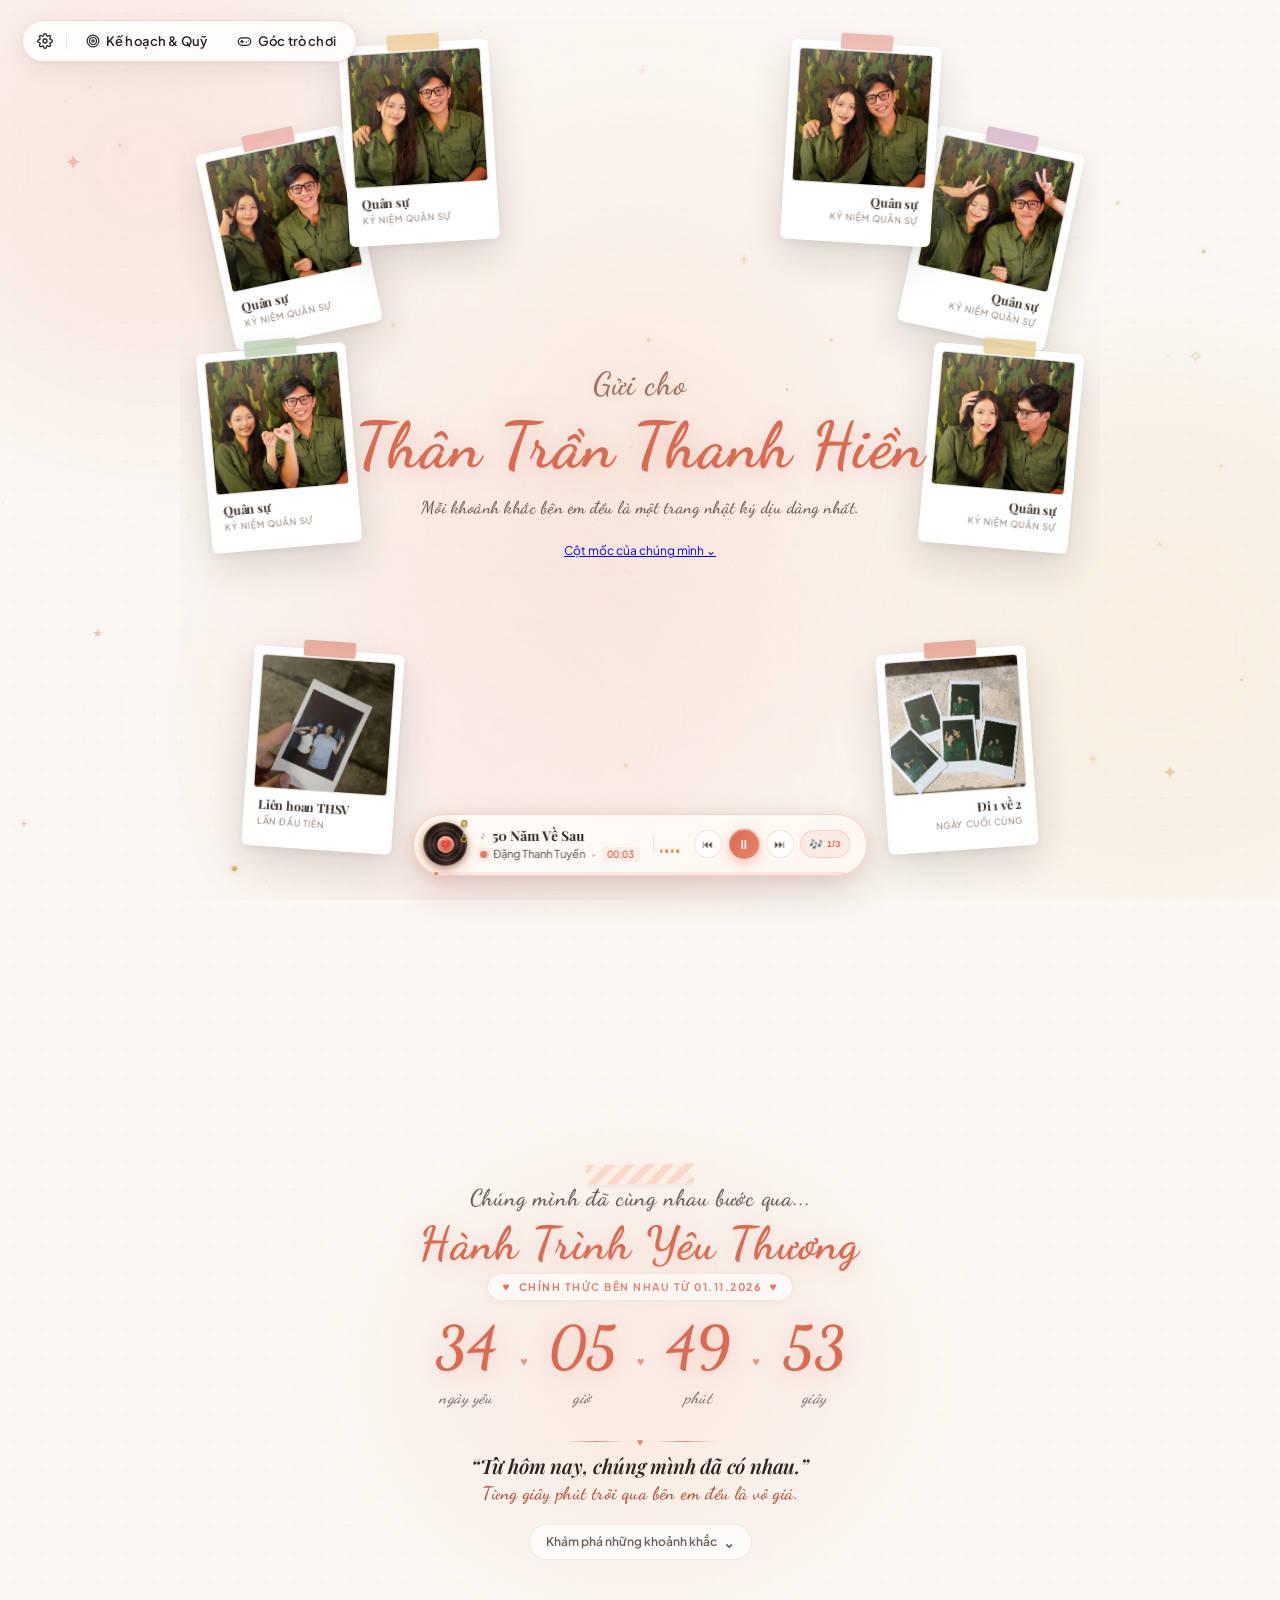
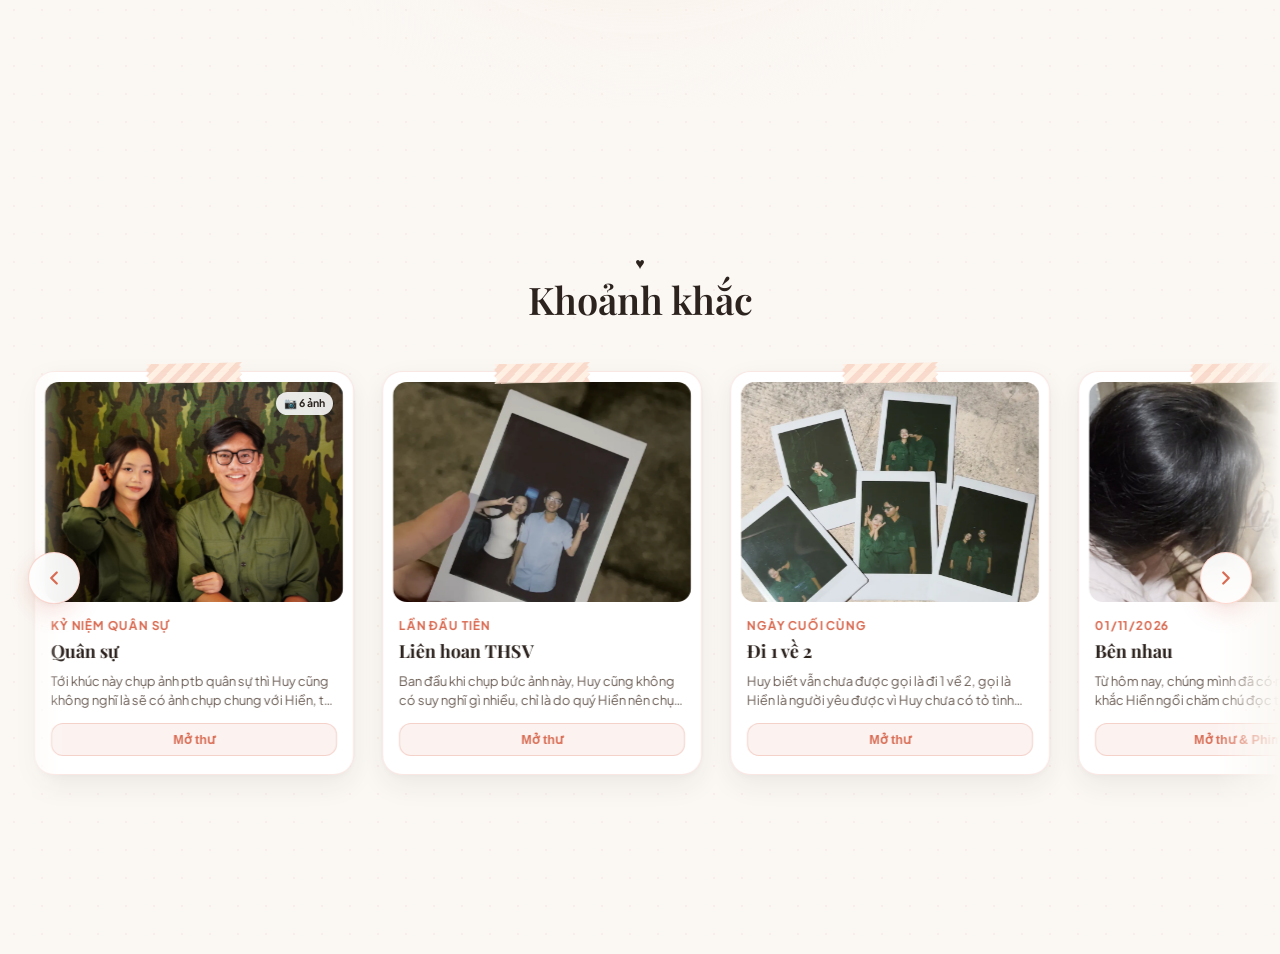
==== index.html @ a03ce01f "design: refine theme modal into 6 curated palettes with solid luxury card and clear sunset default" ====
<!DOCTYPE html>
<html lang="vi">
<head>
    <meta charset="UTF-8">
    <meta name="viewport" content="width=device-width, initial-scale=1.0, maximum-scale=1.0, user-scalable=no, viewport-fit=cover">
    <!-- Tiêu đề trang web & Icon Favicon -->
    <title>Huy và Hiền 💕</title>
    <link rel="icon" type="image/svg+xml" href="favicon.svg">
    <link rel="apple-touch-icon" href="favicon.svg">

    <!-- Meta Description & Open Graph khi chia sẻ link -->
    <meta name="description" content="Trang web lưu giữ hành trình kỷ niệm của Huy và Hiền.">
    <meta property="og:title" content="Huy và Hiền 💕">
    <meta property="og:description" content="Từng khoảnh khắc bên nhau đều để lại những mảnh ghép đáng nhớ.">
    <meta property="og:type" content="website">

    <!-- Google Fonts: Dancing Script lãng mạn, Playfair Display & Plus Jakarta Sans -->
    <link rel="preconnect" href="https://fonts.googleapis.com">
    <link rel="preconnect" href="https://fonts.gstatic.com" crossorigin>
    <link href="https://fonts.googleapis.com/css2?family=Dancing+Script:wght@600;700&family=Playfair+Display:ital,wght@0,500;0,600;1,400&family=Plus+Jakarta+Sans:wght@400;500;600;700&display=swap" rel="stylesheet">

    <link rel="stylesheet" href="css/style.css?v=20261106">
    <script>
        (function() {
            try {
                var savedTheme = localStorage.getItem('couple_love_theme');
                if (savedTheme) {
                    document.documentElement.setAttribute('data-theme', savedTheme);
                }
            } catch(e) {}
        })();
    </script>
</head>
<body>

    <!-- THANH ĐIỀU HƯỚNG GÓC TRÊN TINH TẾ (FLOATING GLASS ISLAND) -->
    <nav class="top-nav-bar" aria-label="Điều hướng chính">
        <div class="top-nav-island">
            <!-- Nút Cài đặt Theme -->
            <button class="theme-setting-btn top-nav-theme-btn" id="themeSettingBtn" type="button" aria-label="Đổi giao diện màu sắc" title="Cài đặt giao diện màu sắc">
                <svg class="top-nav-svg" viewBox="0 0 24 24" width="16" height="16" fill="none" stroke="currentColor" stroke-width="2" stroke-linecap="round" stroke-linejoin="round" aria-hidden="true">
                    <circle cx="12" cy="12" r="3"></circle>
                    <path d="M19.4 15a1.65 1.65 0 0 0 .33 1.82l.06.06a2 2 0 0 1 0 2.83 2 2 0 0 1-2.83 0l-.06-.06a1.65 1.65 0 0 0-1.82-.33 1.65 1.65 0 0 0-1 1.51V21a2 2 0 0 1-2 2 2 2 0 0 1-2-2v-.09A1.65 1.65 0 0 0 9 19.4a1.65 1.65 0 0 0-1.82.33l-.06.06a2 2 0 0 1-2.83 0 2 2 0 0 1 0-2.83l.06-.06a1.65 1.65 0 0 0 .33-1.82 1.65 1.65 0 0 0-1.51-1H3a2 2 0 0 1-2-2 2 2 0 0 1 2-2h.09A1.65 1.65 0 0 0 4.6 9a1.65 1.65 0 0 0-.33-1.82l-.06-.06a2 2 0 0 1 0-2.83 2 2 0 0 1 2.83 0l.06.06a1.65 1.65 0 0 0 1.82.33H9a1.65 1.65 0 0 0 1-1.51V3a2 2 0 0 1 2-2 2 2 0 0 1 2 2v.09a1.65 1.65 0 0 0 1 1.51 1.65 1.65 0 0 0 1.82-.33l.06-.06a2 2 0 0 1 2.83 0 2 2 0 0 1 0 2.83l-.06.06a1.65 1.65 0 0 0-.33 1.82V9a1.65 1.65 0 0 0 1.51 1H21a2 2 0 0 1 2 2 2 2 0 0 1-2 2h-.09a1.65 1.65 0 0 0-1.51 1z"></path>
                </svg>
            </button>

            <span class="top-nav-sep" aria-hidden="true"></span>

            <!-- Nút Kế hoạch & Quỹ -->
            <a class="top-nav-pill nav-games-btn" href="goals.html" title="Kế hoạch & Quỹ tương lai">
                <svg class="top-nav-svg" viewBox="0 0 24 24" width="14" height="14" fill="none" stroke="currentColor" stroke-width="2" stroke-linecap="round" stroke-linejoin="round" aria-hidden="true">
                    <circle cx="12" cy="12" r="10"></circle>
                    <circle cx="12" cy="12" r="6"></circle>
                    <circle cx="12" cy="12" r="2"></circle>
                </svg>
                <span class="top-nav-label">Kế hoạch &amp; Quỹ</span>
            </a>

            <!-- Nút Góc trò chơi -->
            <a class="top-nav-pill nav-games-btn" href="games.html" title="Chơi trò chơi cùng người yêu">
                <svg class="top-nav-svg" viewBox="0 0 24 24" width="15" height="15" fill="none" stroke="currentColor" stroke-width="2" stroke-linecap="round" stroke-linejoin="round" aria-hidden="true">
                    <line x1="6" y1="12" x2="10" y2="12"></line>
                    <line x1="8" y1="10" x2="8" y2="14"></line>
                    <line x1="15" y1="13" x2="15.01" y2="13"></line>
                    <line x1="18" y1="11" x2="18.01" y2="11"></line>
                    <rect x="2" y="6" width="20" height="12" rx="6"></rect>
                </svg>
                <span class="top-nav-label">Góc trò chơi</span>
            </a>
        </div>
    </nav>
<!-- Đốm sáng hào quang cực quang mờ ảo làm nền (Dreamy Background Glow Orbs) -->
    <div class="bg-decor-wrapper" aria-hidden="true">
        <div class="bg-glow-orb orb-1"></div>
        <div class="bg-glow-orb orb-2"></div>
        <div class="bg-glow-orb orb-3"></div>
        <div class="bg-floating-sparkle sparkle-1">✦</div>
        <div class="bg-floating-sparkle sparkle-2">✧</div>
        <div class="bg-floating-sparkle sparkle-3">⋆</div>
        <div class="bg-floating-sparkle sparkle-4">✦</div>
    </div>

    <!-- Canvas hạt ánh sáng ấm áp lơ lửng -->
    <canvas id="ambientCanvas"></canvas>

    <!-- TRÌNH PHÁT NHẠC ĐĨA THAN VINTAGE LUXURY CAPSULE (ROMANTIC MUSIC BOX) -->
    <div class="vinyl-player-widget" id="musicWidget" role="region" aria-label="Trình phát nhạc kỷ niệm">
        <!-- Vầng hào quang ánh sáng hoàng hôn ấm áp sau đĩa than -->
        <div class="vinyl-glow-aura" aria-hidden="true"></div>

        <!-- Luồng nốt nhạc & trái tim bay lơ lửng khi đang phát nhạc -->
        <div class="vinyl-notes-stream" id="vinylNotesStream" aria-hidden="true"></div>

        <!-- Cụm đĩa than xoay tròn cổ điển & cần kim mạ vàng -->
        <div class="vinyl-disc-wrap" id="musicDiscBtn" title="Chạm để Bật / Tạm dừng" role="button" tabindex="0">
            <div class="vinyl-disc" id="vinylDisc">
                <div class="vinyl-groove-ring ring-1"></div>
                <div class="vinyl-groove-ring ring-2"></div>
                <div class="vinyl-groove-ring ring-3"></div>
                <!-- Tâm đĩa than in hình trái tim lãng mạn -->
                <div class="vinyl-center-label">
                    <span class="vinyl-center-icon">❤️</span>
                    <div class="vinyl-center-hole"></div>
                </div>
            </div>
            <!-- Cần kim đĩa than (Tonearm) vàng kim tinh xảo -->
            <div class="vinyl-tonearm" aria-hidden="true">
                <div class="vinyl-tonearm-pivot"></div>
                <div class="vinyl-tonearm-stick"></div>
                <div class="vinyl-tonearm-head"></div>
            </div>
            <!-- Biểu tượng Play / Pause tương tác trên đĩa than -->
            <div class="vinyl-play-indicator" aria-hidden="true">
                <span class="play-icon" id="musicPlayIcon">▶</span>
            </div>
        </div>

        <!-- Thông tin bài hát & ca sĩ xếp mềm mại, thanh lịch -->
        <div class="vinyl-info-box" id="musicInfoBox" title="Chạm để Bật / Tạm dừng" role="button" tabindex="0">
            <div class="vinyl-song-title-row">
                <span class="vinyl-music-icon" aria-hidden="true">♪</span>
                <span class="vinyl-song-title" id="musicSongName">50 Năm Về Sau</span>
            </div>
            <div class="vinyl-meta-row">
                <span class="vinyl-status-dot" id="musicStatusDot" aria-hidden="true"></span>
                <span class="vinyl-song-artist" id="musicSongArtist">Đặng Thanh Tuyền</span>
                <span class="vinyl-meta-dot" aria-hidden="true">•</span>
                <span class="vinyl-time-tag" id="musicTimeDisplay">00:00</span>
            </div>
        </div>

        <!-- Sóng nhạc Equalizer 4 thanh sunset gradient mềm mại -->
        <div class="vinyl-equalizer" aria-hidden="true" title="Sóng nhạc">
            <span class="eq-bar bar-1"></span>
            <span class="eq-bar bar-2"></span>
            <span class="eq-bar bar-3"></span>
            <span class="eq-bar bar-4"></span>
        </div>

        <!-- Cụm nút điều khiển: Lùi bài, Phát/Dừng, Tiến bài, Danh sách phát -->
        <div class="vinyl-controls-group">
            <button class="vinyl-ctrl-btn" id="musicPrevBtn" type="button" title="Bài trước (Lùi bài) ⏮" aria-label="Bài trước">
                <span>⏮</span>
            </button>
            <button class="vinyl-ctrl-btn vinyl-play-center-btn" id="musicPlayBtn" type="button" title="Phát nhạc ▶" aria-label="Phát nhạc">
                <span class="play-center-icon" id="musicPlayCenterIcon">▶</span>
            </button>
            <button class="vinyl-ctrl-btn" id="musicSkipBtn" type="button" title="Bài tiếp theo (Tiến bài) ⏭" aria-label="Bài tiếp theo">
                <span>⏭</span>
            </button>
            <button class="vinyl-ctrl-btn vinyl-playlist-btn" id="musicPlaylistToggleBtn" type="button" title="Danh sách 3 bài hát 🎶" aria-label="Danh sách phát">
                <span class="playlist-icon">🎶</span>
                <span class="vinyl-track-badge" id="musicTrackBadge">1/3</span>
            </button>
        </div>

        <!-- Thanh tiến trình bài hát chạy êm dưới đáy capsule -->
        <div class="vinyl-progress-container" id="musicProgressContainer" title="Kéo / Nhấp để tua bài hát">
            <div class="vinyl-progress-bar" id="musicProgressBar">
                <div class="vinyl-progress-scrubber" aria-hidden="true"></div>
            </div>
        </div>

        <!-- Dropdown danh sách bài hát bung mở khi bấm nút 🎶 -->
        <div class="vinyl-playlist-drawer" id="musicPlaylistDrawer" aria-hidden="true">
            <div class="playlist-drawer-list" id="playlistDrawerList">
                <!-- Được tạo tự động từ PLAYLIST trong script.js -->
            </div>
        </div>
    </div>

    <!-- AUDIO ELEMENT (Danh sách phát nhạc 3 bài kỷ niệm) -->
    <audio id="bgMusic" src="music/50-nam-ve-sau.mp3" autoplay preload="auto">
        <source src="music/50-nam-ve-sau.mp3" type="audio/mpeg">
    </audio>

    <div class="page-wrapper">
        
        <!-- MỞ ĐẦU CUỐN NHẬT KÝ (HERO) -->
        <header class="timeline-hero">
            <!-- KHU VỰC TIÊU ĐỀ CHÍNH DIỆN & CÁC TẤM ẢNH POLAROID BAO QUANH -->
            <div class="intro-showcase-wrapper" id="introBoxWrapper">
                <!-- Vầng sáng ấm áp tôn vẻ đẹp của chữ và các bức ảnh -->
                <div class="intro-backdrop-aura" aria-hidden="true"></div>

                <!-- Lớp các tấm ảnh Polaroid kỷ niệm bao xung quanh -->
                <div class="intro-polaroids-layer" id="introPolaroidsLayer" role="region" aria-label="Các bức ảnh kỷ niệm bao quanh">
                    <!-- Sẽ được sinh tự động và gắn sự kiện qua JS từ MEMORIES -->
                </div>

                <!-- CHỮ "GỬI CHO THÂN TRẦN THANH HIỀN" ĐẶT CHÍNH GIỮA -->
                <div class="intro-center-hero">
                    <h1 class="intro-hero-title">
                        <span class="intro-hero-prefix">Gửi cho</span>
                        <span class="intro-hero-name">Thân Trần Thanh Hiền</span>
                    </h1>

                    <p class="intro-hero-subtitle">Mỗi khoảnh khắc bên em đều là một trang nhật ký dịu dàng nhất.</p>

                    <!-- Nút cuộn xuống xem cột mốc tình yêu -->
                    <a class="hero-scroll-cue" id="heroScrollCue" href="#loveClockSection" aria-label="Xem cột mốc của chúng mình">
                        <span>Cột mốc của chúng mình</span>
                        <span class="scroll-cue-arrow" aria-hidden="true">⌄</span>
                    </a>
                </div>
            </div>
        </header>

        <!-- TRANG CỘT MỐC ĐỒNG HỒ TÌNH YÊU DÀNH RIÊNG (SCREEN 2: LOVE CLOCK MILESTONE) -->
        <section class="love-clock-section" id="loveClockSection" aria-label="Cột mốc thời gian bên nhau">
            <div class="clock-section-backdrop-glow" aria-hidden="true"></div>

            <div class="clock-milestone-container">
                <!-- Miếng Washi Tape dán bưu thiếp cổ điển -->
                <div class="washi-tape-strip tape-blush clock-washi-decor" aria-hidden="true"></div>

                <!-- Tiêu đề cách điệu theo phong cách lãng mạn nghệ thuật tương đồng với tiêu đề chính -->
                <div class="clock-artistic-header">
                    <span class="clock-artistic-prefix">Chúng mình đã cùng nhau bước qua...</span>
                    <h2 class="clock-artistic-title">Hành Trình Yêu Thương</h2>
                    <div class="clock-date-badge">
                        <span class="clock-badge-heart">♥</span>
                        <span class="clock-badge-text">CHÍNH THỨC BÊN NHAU TỪ 01.11.2026</span>
                        <span class="clock-badge-heart">♥</span>
                    </div>
                </div>

                <!-- ĐỒNG HỒ CÁCH ĐIỆU THƯ PHÁP LÃNG MẠN (ROMANTIC CALLIGRAPHY CLOCK) -->
                <div class="calligraphy-clock-wrap">
                    <div class="calligraphy-clock-glow" aria-hidden="true"></div>
                    <div class="calligraphy-clock-display" id="loveCounter" role="timer" aria-live="off">
                        <div class="calligraphy-clock-col">
                            <span class="calligraphy-clock-digit" id="loveCounterDays">0</span>
                            <span class="calligraphy-clock-text">ngày yêu</span>
                        </div>
                        <span class="calligraphy-clock-sep" aria-hidden="true">♥</span>
                        <div class="calligraphy-clock-col">
                            <span class="calligraphy-clock-digit" id="loveCounterHours">00</span>
                            <span class="calligraphy-clock-text">giờ</span>
                        </div>
                        <span class="calligraphy-clock-sep" aria-hidden="true">♥</span>
                        <div class="calligraphy-clock-col">
                            <span class="calligraphy-clock-digit" id="loveCounterMinutes">00</span>
                            <span class="calligraphy-clock-text">phút</span>
                        </div>
                        <span class="calligraphy-clock-sep" aria-hidden="true">♥</span>
                        <div class="calligraphy-clock-col">
                            <span class="calligraphy-clock-digit" id="loveCounterSeconds">00</span>
                            <span class="calligraphy-clock-text">giây</span>
                        </div>
                    </div>
                </div>

                <!-- Lời đề từ tình yêu nghệ thuật, cách điệu bay bổng không đóng hộp thô -->
                <div class="clock-artistic-quote-card" aria-label="Lời đề từ tình yêu">
                    <div class="quote-heart-flourish" aria-hidden="true">
                        <span class="flourish-line"></span>
                        <span class="flourish-heart">♥</span>
                        <span class="flourish-line"></span>
                    </div>
                    <p class="quote-main-text">“Từ hôm nay, chúng mình đã có nhau.”</p>
                    <p class="quote-sub-note">Từng giây phút trôi qua bên em đều là vô giá.</p>
                </div>

                <!-- Nút cuộn xuống tiếp tục xem bộ sưu tập kỷ niệm -->
                <a class="clock-scroll-down-cue" href="#memoriesGallerySection" aria-label="Cuộn xuống xem khoảnh khắc kỷ niệm">
                    <span>Khám phá những khoảnh khắc</span>
                    <span class="cue-arrow-anim" aria-hidden="true">⌄</span>
                </a>
            </div>
        </section>

        <!-- BỘ SƯU TẬP ẢNH KỶ NIỆM (DẢI BĂNG CHUYỀN TRUYỀN ĐỘNG 2 CHIỀU - HOẠT ẢNH ĐỘNG) -->
        <main class="memories-gallery-section" id="memoriesGallerySection">
            <div class="memories-gallery-header">
                <div class="gallery-header-ornament" aria-hidden="true">
                    <span class="ornament-line"></span>
                    <span class="ornament-star">♥</span>
                    <span class="ornament-line"></span>
                </div>
                <h2 class="gallery-title">Khoảnh khắc</h2>
                
            </div>

            <!-- Khung bao bọc dòng chảy ảnh với 2 nút mũi tên điều hướng 2 bên -->
            <div class="memories-stream-wrapper" id="memoriesStreamWrapper">
                <!-- Nút mũi tên bên trái: Lướt sang ảnh kỷ niệm trước -->
                <button class="stream-nav-btn stream-nav-prev" id="streamPrevBtn" type="button" aria-label="Xem kỷ niệm trước" title="Kỷ niệm trước (Mũi tên trái)">
                    <svg viewBox="0 0 24 24" width="22" height="22" fill="none" stroke="currentColor" stroke-width="2.5" stroke-linecap="round" stroke-linejoin="round" aria-hidden="true">
                        <polyline points="15 18 9 12 15 6"></polyline>
                    </svg>
                </button>

                <!-- Khung nhìn dòng chảy ảnh (Viewport với 2 mép gradient mờ nghệ thuật) -->
                <div class="memories-stream-viewport" id="memoriesStreamViewport">
                    <div class="memories-stream-track" id="timelineContainer">
                        <!-- Các thẻ ảnh kỷ niệm truyền động được render và lặp vô tận từ script.js -->
                    </div>
                </div>

                <!-- Nút mũi tên bên phải: Lướt sang ảnh kỷ niệm tiếp theo -->
                <button class="stream-nav-btn stream-nav-next" id="streamNextBtn" type="button" aria-label="Xem kỷ niệm tiếp theo" title="Kỷ niệm tiếp theo (Mũi tên phải)">
                    <svg viewBox="0 0 24 24" width="22" height="22" fill="none" stroke="currentColor" stroke-width="2.5" stroke-linecap="round" stroke-linejoin="round" aria-hidden="true">
                        <polyline points="9 18 15 12 9 6"></polyline>
                    </svg>
                </button>
            </div>
        </main>
    </div>

    <!-- LIGHTBOX PHÓNG TO ẢNH FULLSCREEN KHI CHẠM VÀO ẢNH -->
    <div class="lightbox-overlay" id="lightboxOverlay">
        <div class="lightbox-content">
            <button class="lightbox-close" id="lightboxClose" aria-label="Đóng">&times;</button>
            <div class="lightbox-media-wrap">
                <button class="lightbox-nav-btn lb-prev" id="lbPrevBtn" title="Trước">‹</button>
                <img id="lightboxImg" src="" alt="Ảnh phóng to">
                <video id="lightboxVideo" class="lightbox-video" controls playsinline preload="metadata" style="display:none;"></video>
                <button class="lightbox-nav-btn lb-next" id="lbNextBtn" title="Sau">›</button>
            </div>
            <div class="lightbox-caption" id="lightboxCaption"></div>
        </div>
    </div>

    <!-- MODAL BỨC THƯ KỶ NIỆM (NỞ RA KHI NHẤP CHUỘT VÀO KỶ NIỆM) -->
    <div class="letter-modal-overlay" id="letterModalOverlay" aria-hidden="true">
        <div class="letter-modal-container">
            <button class="letter-modal-close" id="letterModalClose" aria-label="Đóng bức thư">✕</button>

            <!-- HOẠT CẢNH PHONG BÌ MỞ NẮP 3D (VECTOR SVG SMOOTH ENVELOPE) -->
            <div class="envelope-3d-stage" id="envelopeAnimBox" aria-hidden="true">
                <div class="envelope-back-wall"></div>
                <!-- Vệt ánh sáng ấm áp tỏa ra từ lòng phong bì (Hiệu ứng 2) -->
                <div class="envelope-inner-glow" aria-hidden="true"></div>
                <!-- Mép lá thư trượt nhô lên từ bên trong phong bì -->
                <div class="envelope-inner-paper"></div>
                <!-- Nắp phong bì SVG xoay 3D mượt mà -->
                <div class="envelope-flap-3d">
                    <svg class="flap-svg" viewBox="0 0 280 115" preserveAspectRatio="none">
                        <polygon points="0,0 280,0 140,115" fill="#dec3b1"/>
                    </svg>
                    <!-- Con dấu sáp đỏ tình yêu -->
                    <div class="envelope-wax-seal">
                        <div class="wax-seal-body">
                            <!-- Đường nứt phát sáng khi bẻ gãy sáp (Phong cách 4) -->
                            <div class="wax-crack-line" aria-hidden="true"></div>
                            <span class="wax-seal-heart">❤</span>
                            <!-- Vòng sóng ép sáp dập nổi khi niêm phong (Phong cách 4) -->
                            <div class="wax-press-ripple" aria-hidden="true"></div>
                        </div>
                    </div>
                </div>
                <!-- Vệt bóng đổ nắp phong bì chuyển động 3D (Phong cách 3) -->
                <div class="envelope-flap-shadow" aria-hidden="true"></div>
                <!-- Túi trước phong bì -->
                <div class="envelope-front-pocket">
                    <svg class="pocket-svg" viewBox="0 0 280 180" preserveAspectRatio="none">
                        <defs>
                            <linearGradient id="pocketGrad" x1="0%" y1="0%" x2="0%" y2="100%">
                                <stop offset="0%" stop-color="#f7ede5"/>
                                <stop offset="100%" stop-color="#ead8cb"/>
                            </linearGradient>
                        </defs>
                        <polygon points="0,0 140,90 280,0 280,180 0,180" fill="url(#pocketGrad)"/>
                        <polyline points="0,0 140,90 280,0" fill="none" stroke="rgba(217, 107, 82, 0.18)" stroke-width="2"/>
                    </svg>
                </div>
            </div>

            <!-- LÁ THƯ VƯƠN LÊN VÀ NỞ RỘNG (EXPANDED LETTER PAPER VỚI DECOR VINTAGE) -->
            <article class="letter-modal-paper" id="letterModalPaper">
                <!-- Băng dính Washi Tape phong cách Scrapbook -->
                <div class="washi-tape-strip washi-letter-top" aria-hidden="true"></div>

                <!-- Tem thư bưu chính cổ điển với dấu mộc lượn sóng -->
                <div class="vintage-postage-stamp" aria-hidden="true">
                    <div class="stamp-outer-scallop">
                        <div class="stamp-inner-content">
                            <span class="stamp-art">💌</span>
                            <span class="stamp-label">LOVE MAIL</span>
                            <span class="stamp-val">520đ</span>
                        </div>
                    </div>
                    <div class="stamp-cancellation-postmark">
                        <svg viewBox="0 0 90 36" class="postmark-svg">
                            <path d="M 4,8 Q 18,2 32,8 T 60,8 T 86,8" fill="none" stroke="rgba(80, 50, 40, 0.75)" stroke-width="1.2"/>
                            <path d="M 4,18 Q 18,12 32,18 T 60,18 T 86,18" fill="none" stroke="rgba(80, 50, 40, 0.75)" stroke-width="1.2"/>
                            <path d="M 4,28 Q 18,22 32,28 T 60,28 T 86,28" fill="none" stroke="rgba(80, 50, 40, 0.75)" stroke-width="1.2"/>
                            <text x="45" y="20" font-size="6.5" fill="rgba(80, 50, 40, 0.85)" font-family="monospace" font-weight="bold" text-anchor="middle" letter-spacing="1">FOREVER</text>
                        </svg>
                    </div>
                </div>

                <div class="letter-modal-header">
                    <div class="letter-meta-row">
                        <span class="letter-date" id="letterModalDate">Kỷ niệm</span>
                    </div>
                    <h2 class="letter-modal-title" id="letterModalTitle">Tiêu đề kỷ niệm</h2>
                </div>

                <!-- Khung hiển thị ảnh trong thư -->
                <div class="letter-modal-gallery" id="letterModalGallery"></div>

                <!-- Nội dung câu chuyện đầy đủ của bức thư -->
                <div class="letter-modal-body">
                    <div class="letter-quote-mark">“</div>
                    <p id="letterModalStory">Nội dung câu chuyện...</p>
                    <div class="letter-quote-mark closing">”</div>
                </div>

                <!-- Chân bức thư -->
                <div class="letter-modal-footer">
                    <button class="letter-fold-btn" id="letterFoldBtn" type="button" aria-label="Đóng thư">
                        <span>Đóng thư</span>
                    </button>
                </div>
            </article>
        </div>
    </div>

    
    <!-- MODAL ĐỔI THEME GIAO DIỆN (CURATED PALETTE STUDIO) -->
    <div class="theme-modal-overlay" id="themeModalOverlay" aria-hidden="true">
        <div class="theme-modal-card theme-modal-box">
            <!-- Nút đóng x ở góc trên bên phải -->
            <button class="theme-modal-close-btn theme-modal-close" id="themeModalCloseBtn" type="button" aria-label="Đóng bảng màu">✕</button>

            <div class="theme-modal-header">
                <h3 class="theme-modal-title">Tông Màu Kỷ Niệm</h3>
                <p class="theme-modal-sub">Chọn gam màu bạn và Hiền yêu thích nhất</p>
            </div>

            <!-- Lưới 6 theme tinh tuyển, cân đối, dễ nhìn -->
            <div class="theme-options-grid" id="themeOptionsGrid">
                <!-- Theme 1: Hoàng Hôn (Mặc định) -->
                <button class="theme-card-option" type="button" data-theme="sunset">
                    <div class="theme-swatch-pill theme-swatch-sunset"></div>
                    <div class="theme-card-info">
                        <span class="theme-card-name">Hoàng Hôn</span>
                        <span class="theme-card-desc">Mặc định • Cam ấm áp</span>
                    </div>
                    <span class="theme-active-check" aria-hidden="true">✓</span>
                </button>

                <!-- Theme 2: Vườn Hoa -->
                <button class="theme-card-option" type="button" data-theme="vintage-rose">
                    <div class="theme-swatch-pill theme-swatch-vintage-rose"></div>
                    <div class="theme-card-info">
                        <span class="theme-card-name">Vườn Hoa</span>
                        <span class="theme-card-desc">Hồng phấn dịu ngọt</span>
                    </div>
                    <span class="theme-active-check" aria-hidden="true">✓</span>
                </button>

                <!-- Theme 3: Đêm Sao -->
                <button class="theme-card-option" type="button" data-theme="midnight">
                    <div class="theme-swatch-pill theme-swatch-midnight"></div>
                    <div class="theme-card-info">
                        <span class="theme-card-name">Đêm Sao</span>
                        <span class="theme-card-desc">Xanh thẫm huyền bí</span>
                    </div>
                    <span class="theme-active-check" aria-hidden="true">✓</span>
                </button>

                <!-- Theme 4: Cà Phê -->
                <button class="theme-card-option" type="button" data-theme="mocha">
                    <div class="theme-swatch-pill theme-swatch-mocha"></div>
                    <div class="theme-card-info">
                        <span class="theme-card-name">Cà Phê</span>
                        <span class="theme-card-desc">Nâu gỗ hoài niệm</span>
                    </div>
                    <span class="theme-active-check" aria-hidden="true">✓</span>
                </button>

                <!-- Theme 5: Khu Vườn -->
                <button class="theme-card-option" type="button" data-theme="secret-garden">
                    <div class="theme-swatch-pill theme-swatch-secret-garden"></div>
                    <div class="theme-card-info">
                        <span class="theme-card-name">Khu Vườn</span>
                        <span class="theme-card-desc">Xanh ngọc yên bình</span>
                    </div>
                    <span class="theme-active-check" aria-hidden="true">✓</span>
                </button>

                <!-- Theme 6: Rượu Vang -->
                <button class="theme-card-option" type="button" data-theme="bordeaux">
                    <div class="theme-swatch-pill theme-swatch-bordeaux"></div>
                    <div class="theme-card-info">
                        <span class="theme-card-name">Rượu Vang</span>
                        <span class="theme-card-desc">Đỏ thẫm nồng nàn</span>
                    </div>
                    <span class="theme-active-check" aria-hidden="true">✓</span>
                </button>
            </div>

            <div class="theme-modal-footer">
                <button class="theme-apply-btn" id="themeApplyBtn" type="button">Áp Dụng Giao Diện</button>
            </div>
        </div>
    </div>
    </div>
    </div>

    <script src="js/script.js?v=20261106"></script>
</body>
</html>
---- css/style.css ----
/* ========================================================
   THEME KỶ NIỆM ẤM ÁP - DÒNG THỜI GIAN CUỘN DỌC
   (Vertical Storytelling Timeline + Carousel Nhiều Ảnh + Địa Điểm + Tên Bài Nhạc)
   ======================================================== */

:root,
[data-theme="sunset"] {
    --bg-page: #fbf8f4;
    --card-surface: #ffffff;
    --text-primary: #2d231e;
    --text-secondary: #6d5f57;
    --text-muted: #9e8e84;
    --accent-warm: #d96b52;
    --accent-warm-hover: #c4573f;
    --accent-soft: #faece6;
    --accent-gold: #c9933b;
    --border-card: rgba(217, 107, 82, 0.16);
    --line-color: #e8ded9;
    --dot-color: rgba(217, 107, 82, 0.07);
    --shadow-soft: 0 6px 24px rgba(45, 35, 30, 0.05);
    --shadow-hover: 0 16px 40px rgba(45, 35, 30, 0.1);
    --font-serif: 'Playfair Display', Georgia, serif;
    --font-sans: 'Plus Jakarta Sans', -apple-system, BlinkMacSystemFont, "Segoe UI", Roboto, sans-serif;
    --radius-md: 18px;
    --radius-lg: 24px;
    --clock-card-bg: linear-gradient(135deg, rgba(255, 253, 250, 0.96) 0%, rgba(254, 246, 239, 0.94) 100%);
    --clock-card-border: rgba(228, 185, 172, 0.7);
    --clock-glow: radial-gradient(ellipse at center, rgba(246, 218, 203, 0.5) 0%, rgba(251, 240, 233, 0.25) 55%, transparent 75%);
    --theme-gear-bg: rgba(255, 255, 255, 0.88);
    --theme-gear-border: rgba(217, 107, 82, 0.25);
}

[data-theme="vintage-rose"] {
    --bg-page: #faf5f6;
    --card-surface: #ffffff;
    --text-primary: #2e1e24;
    --text-secondary: #6e565f;
    --text-muted: #9c838d;
    --accent-warm: #c86b85;
    --accent-warm-hover: #b35570;
    --accent-soft: #faebee;
    --accent-gold: #719171;
    --border-card: rgba(200, 107, 133, 0.16);
    --line-color: #ebdce0;
    --dot-color: rgba(200, 107, 133, 0.07);
    --shadow-soft: 0 6px 24px rgba(45, 25, 35, 0.05);
    --shadow-hover: 0 16px 40px rgba(45, 25, 35, 0.1);
    --font-serif: 'Playfair Display', Georgia, serif;
    --font-sans: 'Plus Jakarta Sans', -apple-system, BlinkMacSystemFont, "Segoe UI", Roboto, sans-serif;
    --radius-md: 18px;
    --radius-lg: 24px;
    --clock-card-bg: linear-gradient(135deg, rgba(255, 252, 253, 0.96) 0%, rgba(253, 244, 246, 0.94) 100%);
    --clock-card-border: rgba(226, 182, 195, 0.7);
    --clock-glow: radial-gradient(ellipse at center, rgba(245, 215, 224, 0.5) 0%, rgba(250, 238, 242, 0.25) 55%, transparent 75%);
    --theme-gear-bg: rgba(255, 255, 255, 0.88);
    --theme-gear-border: rgba(200, 107, 133, 0.25);
}

[data-theme="midnight"] {
    --bg-page: #101422;
    --card-surface: #191f34;
    --text-primary: #f1f3f9;
    --text-secondary: #c3cbdf;
    --text-muted: #8490b0;
    --accent-warm: #a78bfa;
    --accent-warm-hover: #8b5cf6;
    --accent-soft: #272147;
    --accent-gold: #fbbf24;
    --border-card: rgba(167, 139, 250, 0.22);
    --line-color: #272f4e;
    --dot-color: rgba(167, 139, 250, 0.12);
    --shadow-soft: 0 6px 24px rgba(0, 0, 0, 0.35);
    --shadow-hover: 0 16px 40px rgba(0, 0, 0, 0.55);
    --font-serif: 'Playfair Display', Georgia, serif;
    --font-sans: 'Plus Jakarta Sans', -apple-system, BlinkMacSystemFont, "Segoe UI", Roboto, sans-serif;
    --radius-md: 18px;
    --radius-lg: 24px;
    --clock-card-bg: linear-gradient(135deg, rgba(28, 34, 58, 0.96) 0%, rgba(22, 27, 46, 0.94) 100%);
    --clock-card-border: rgba(167, 139, 250, 0.35);
    --clock-glow: radial-gradient(ellipse at center, rgba(167, 139, 250, 0.28) 0%, rgba(139, 92, 246, 0.12) 55%, transparent 75%);
    --theme-gear-bg: rgba(25, 31, 52, 0.88);
    --theme-gear-border: rgba(167, 139, 250, 0.35);
}

[data-theme="autumn"] {
    --bg-page: #f9f5ed;
    --card-surface: #ffffff;
    --text-primary: #2d2218;
    --text-secondary: #6e5947;
    --text-muted: #9c8672;
    --accent-warm: #c27835;
    --accent-warm-hover: #a66023;
    --accent-soft: #faeee0;
    --accent-gold: #d49a42;
    --border-card: rgba(194, 120, 53, 0.16);
    --line-color: #ebdfd0;
    --dot-color: rgba(194, 120, 53, 0.07);
    --shadow-soft: 0 6px 24px rgba(45, 35, 20, 0.05);
    --shadow-hover: 0 16px 40px rgba(45, 35, 20, 0.1);
    --font-serif: 'Playfair Display', Georgia, serif;
    --font-sans: 'Plus Jakarta Sans', -apple-system, BlinkMacSystemFont, "Segoe UI", Roboto, sans-serif;
    --radius-md: 18px;
    --radius-lg: 24px;
    --clock-card-bg: linear-gradient(135deg, rgba(255, 252, 248, 0.96) 0%, rgba(253, 246, 237, 0.94) 100%);
    --clock-card-border: rgba(228, 195, 160, 0.7);
    --clock-glow: radial-gradient(ellipse at center, rgba(245, 222, 195, 0.5) 0%, rgba(250, 240, 228, 0.25) 55%, transparent 75%);
    --theme-gear-bg: rgba(255, 255, 255, 0.88);
    --theme-gear-border: rgba(194, 120, 53, 0.25);
}

[data-theme="cotton-candy"] {
    --bg-page: #fff5f8;
    --card-surface: #ffffff;
    --text-primary: #301c26;
    --text-secondary: #725565;
    --text-muted: #a38194;
    --accent-warm: #ec4899;
    --accent-warm-hover: #db2777;
    --accent-soft: #fde8f2;
    --accent-gold: #0284c7;
    --border-card: rgba(236, 72, 153, 0.16);
    --line-color: #ebdce4;
    --dot-color: rgba(236, 72, 153, 0.07);
    --shadow-soft: 0 6px 24px rgba(45, 20, 35, 0.05);
    --shadow-hover: 0 16px 40px rgba(45, 20, 35, 0.1);
    --font-serif: 'Playfair Display', Georgia, serif;
    --font-sans: 'Plus Jakarta Sans', -apple-system, BlinkMacSystemFont, "Segoe UI", Roboto, sans-serif;
    --radius-md: 18px;
    --radius-lg: 24px;
    --clock-card-bg: linear-gradient(135deg, rgba(255, 252, 254, 0.96) 0%, rgba(254, 244, 249, 0.94) 100%);
    --clock-card-border: rgba(238, 182, 210, 0.7);
    --clock-glow: radial-gradient(ellipse at center, rgba(249, 210, 230, 0.5) 0%, rgba(254, 238, 247, 0.25) 55%, transparent 75%);
    --theme-gear-bg: rgba(255, 255, 255, 0.88);
    --theme-gear-border: rgba(236, 72, 153, 0.25);
}

[data-theme="ocean"] {
    --bg-page: #f1f8f8;
    --card-surface: #ffffff;
    --text-primary: #162729;
    --text-secondary: #4c666a;
    --text-muted: #7d999e;
    --accent-warm: #2a9d8f;
    --accent-warm-hover: #21867a;
    --accent-soft: #e2f4f2;
    --accent-gold: #e76f51;
    --border-card: rgba(42, 157, 143, 0.16);
    --line-color: #dbebe9;
    --dot-color: rgba(42, 157, 143, 0.07);
    --shadow-soft: 0 6px 24px rgba(20, 40, 45, 0.05);
    --shadow-hover: 0 16px 40px rgba(20, 40, 45, 0.1);
    --font-serif: 'Playfair Display', Georgia, serif;
    --font-sans: 'Plus Jakarta Sans', -apple-system, BlinkMacSystemFont, "Segoe UI", Roboto, sans-serif;
    --radius-md: 18px;
    --radius-lg: 24px;
    --clock-card-bg: linear-gradient(135deg, rgba(252, 255, 255, 0.96) 0%, rgba(242, 250, 250, 0.94) 100%);
    --clock-card-border: rgba(175, 218, 213, 0.7);
    --clock-glow: radial-gradient(ellipse at center, rgba(198, 232, 228, 0.5) 0%, rgba(232, 247, 245, 0.25) 55%, transparent 75%);
    --theme-gear-bg: rgba(255, 255, 255, 0.88);
    --theme-gear-border: rgba(42, 157, 143, 0.25);
}

[data-theme="secret-garden"] {
    --bg-page: #f5f8f2;
    --card-surface: #ffffff;
    --text-primary: #1c2616;
    --text-secondary: #516347;
    --text-muted: #809677;
    --accent-warm: #558b2f;
    --accent-warm-hover: #3f6a20;
    --accent-soft: #eef5e6;
    --accent-gold: #b45309;
    --border-card: rgba(85, 139, 47, 0.18);
    --line-color: #e1ebd8;
    --dot-color: rgba(85, 139, 47, 0.07);
    --shadow-soft: 0 6px 24px rgba(25, 45, 20, 0.05);
    --shadow-hover: 0 16px 40px rgba(25, 45, 20, 0.1);
    --font-serif: 'Playfair Display', Georgia, serif;
    --font-sans: 'Plus Jakarta Sans', -apple-system, BlinkMacSystemFont, "Segoe UI", Roboto, sans-serif;
    --radius-md: 18px;
    --radius-lg: 24px;
    --clock-card-bg: linear-gradient(135deg, rgba(253, 255, 251, 0.96) 0%, rgba(245, 250, 241, 0.94) 100%);
    --clock-card-border: rgba(182, 214, 160, 0.7);
    --clock-glow: radial-gradient(ellipse at center, rgba(210, 235, 195, 0.5) 0%, rgba(235, 247, 225, 0.25) 55%, transparent 75%);
    --theme-gear-bg: rgba(255, 255, 255, 0.88);
    --theme-gear-border: rgba(85, 139, 47, 0.25);
}

[data-theme="bordeaux"] {
    --bg-page: #fcf5f6;
    --card-surface: #ffffff;
    --text-primary: #2d141b;
    --text-secondary: #6d4852;
    --text-muted: #9c7782;
    --accent-warm: #9f1239;
    --accent-warm-hover: #881337;
    --accent-soft: #fbebf0;
    --accent-gold: #d97706;
    --border-card: rgba(159, 18, 57, 0.16);
    --line-color: #ebd6dc;
    --dot-color: rgba(159, 18, 57, 0.07);
    --shadow-soft: 0 6px 24px rgba(45, 20, 25, 0.05);
    --shadow-hover: 0 16px 40px rgba(45, 20, 25, 0.1);
    --font-serif: 'Playfair Display', Georgia, serif;
    --font-sans: 'Plus Jakarta Sans', -apple-system, BlinkMacSystemFont, "Segoe UI", Roboto, sans-serif;
    --radius-md: 18px;
    --radius-lg: 24px;
    --clock-card-bg: linear-gradient(135deg, rgba(255, 252, 253, 0.96) 0%, rgba(254, 243, 246, 0.94) 100%);
    --clock-card-border: rgba(224, 168, 184, 0.7);
    --clock-glow: radial-gradient(ellipse at center, rgba(245, 198, 211, 0.5) 0%, rgba(252, 228, 235, 0.25) 55%, transparent 75%);
    --theme-gear-bg: rgba(255, 255, 255, 0.88);
    --theme-gear-border: rgba(159, 18, 57, 0.25);
}

[data-theme="mocha"] {
    --bg-page: #f7f3ed;
    --card-surface: #ffffff;
    --text-primary: #2a1e17;
    --text-secondary: #6b584d;
    --text-muted: #988478;
    --accent-warm: #824d28;
    --accent-warm-hover: #6d3e1d;
    --accent-soft: #f4eae2;
    --accent-gold: #c28b38;
    --border-card: rgba(130, 77, 40, 0.16);
    --line-color: #e7dbce;
    --dot-color: rgba(130, 77, 40, 0.07);
    --shadow-soft: 0 6px 24px rgba(45, 30, 20, 0.05);
    --shadow-hover: 0 16px 40px rgba(45, 30, 20, 0.1);
    --font-serif: 'Playfair Display', Georgia, serif;
    --font-sans: 'Plus Jakarta Sans', -apple-system, BlinkMacSystemFont, "Segoe UI", Roboto, sans-serif;
    --radius-md: 18px;
    --radius-lg: 24px;
    --clock-card-bg: linear-gradient(135deg, rgba(255, 253, 250, 0.96) 0%, rgba(251, 245, 238, 0.94) 100%);
    --clock-card-border: rgba(218, 189, 168, 0.7);
    --clock-glow: radial-gradient(ellipse at center, rgba(240, 218, 200, 0.5) 0%, rgba(248, 236, 226, 0.25) 55%, transparent 75%);
    --theme-gear-bg: rgba(255, 255, 255, 0.88);
    --theme-gear-border: rgba(130, 77, 40, 0.25);
}

[data-theme="lavender"] {
    --bg-page: #f8f6fc;
    --card-surface: #ffffff;
    --text-primary: #251c2e;
    --text-secondary: #635471;
    --text-muted: #9384a2;
    --accent-warm: #8b5cf6;
    --accent-warm-hover: #7c3aed;
    --accent-soft: #f1ebfc;
    --accent-gold: #f59e0b;
    --border-card: rgba(139, 92, 246, 0.16);
    --line-color: #e6dff2;
    --dot-color: rgba(139, 92, 246, 0.07);
    --shadow-soft: 0 6px 24px rgba(35, 20, 45, 0.05);
    --shadow-hover: 0 16px 40px rgba(35, 20, 45, 0.1);
    --font-serif: 'Playfair Display', Georgia, serif;
    --font-sans: 'Plus Jakarta Sans', -apple-system, BlinkMacSystemFont, "Segoe UI", Roboto, sans-serif;
    --radius-md: 18px;
    --radius-lg: 24px;
    --clock-card-bg: linear-gradient(135deg, rgba(254, 252, 255, 0.96) 0%, rgba(248, 244, 253, 0.94) 100%);
    --clock-card-border: rgba(208, 189, 245, 0.7);
    --clock-glow: radial-gradient(ellipse at center, rgba(228, 212, 252, 0.5) 0%, rgba(243, 236, 253, 0.25) 55%, transparent 75%);
    --theme-gear-bg: rgba(255, 255, 255, 0.88);
    --theme-gear-border: rgba(139, 92, 246, 0.25);
}

[data-theme="peach"] {
    --bg-page: #fff8f3;
    --card-surface: #ffffff;
    --text-primary: #2e2019;
    --text-secondary: #725b50;
    --text-muted: #a2897e;
    --accent-warm: #f46a38;
    --accent-warm-hover: #dd5524;
    --accent-soft: #feece2;
    --accent-gold: #f59e0b;
    --border-card: rgba(244, 106, 56, 0.16);
    --line-color: #fae3d5;
    --dot-color: rgba(244, 106, 56, 0.07);
    --shadow-soft: 0 6px 24px rgba(45, 25, 20, 0.05);
    --shadow-hover: 0 16px 40px rgba(45, 25, 20, 0.1);
    --font-serif: 'Playfair Display', Georgia, serif;
    --font-sans: 'Plus Jakarta Sans', -apple-system, BlinkMacSystemFont, "Segoe UI", Roboto, sans-serif;
    --radius-md: 18px;
    --radius-lg: 24px;
    --clock-card-bg: linear-gradient(135deg, rgba(255, 253, 251, 0.96) 0%, rgba(255, 247, 242, 0.94) 100%);
    --clock-card-border: rgba(248, 196, 175, 0.7);
    --clock-glow: radial-gradient(ellipse at center, rgba(254, 218, 202, 0.5) 0%, rgba(255, 238, 230, 0.25) 55%, transparent 75%);
    --theme-gear-bg: rgba(255, 255, 255, 0.88);
    --theme-gear-border: rgba(244, 106, 56, 0.25);
}

[data-theme="aurora-night"] {
    --bg-page: #09111e;
    --card-surface: #111d31;
    --text-primary: #f0f6fc;
    --text-secondary: #bcd0e8;
    --text-muted: #7892b1;
    --accent-warm: #38bdf8;
    --accent-warm-hover: #0ea5e9;
    --accent-soft: #142947;
    --accent-gold: #34d399;
    --border-card: rgba(56, 189, 248, 0.22);
    --line-color: #1c3050;
    --dot-color: rgba(56, 189, 248, 0.12);
    --shadow-soft: 0 6px 24px rgba(0, 0, 0, 0.35);
    --shadow-hover: 0 16px 40px rgba(0, 0, 0, 0.55);
    --font-serif: 'Playfair Display', Georgia, serif;
    --font-sans: 'Plus Jakarta Sans', -apple-system, BlinkMacSystemFont, "Segoe UI", Roboto, sans-serif;
    --radius-md: 18px;
    --radius-lg: 24px;
    --clock-card-bg: linear-gradient(135deg, rgba(17, 29, 49, 0.96) 0%, rgba(13, 22, 38, 0.94) 100%);
    --clock-card-border: rgba(56, 189, 248, 0.35);
    --clock-glow: radial-gradient(ellipse at center, rgba(56, 189, 248, 0.28) 0%, rgba(52, 211, 153, 0.12) 55%, transparent 75%);
    --theme-gear-bg: rgba(17, 29, 49, 0.88);
    --theme-gear-border: rgba(56, 189, 248, 0.35);
}
* {
    margin: 0;
    padding: 0;
    box-sizing: border-box;
    -webkit-tap-highlight-color: transparent;
}

html {
    transition: background-color 0.4s ease, color 0.4s ease;
}

html, body {
    width: 100%;
    min-height: 100%;
    background-color: var(--bg-page);
    background-image: radial-gradient(var(--dot-color, rgba(217, 107, 82, 0.065)) 1px, transparent 1px);
    background-size: 28px 28px;
    color: var(--text-primary);
    font-family: var(--font-sans);
    line-height: 1.6;
    overflow-x: hidden;
    scroll-behavior: smooth;
    transition: background-color 0.4s ease, color 0.4s ease;
}

/* ========================================================
   DECOR BACKGROUND NỀN (AURA BLOBS, TEXTURE & SPARKLES)
   ======================================================== */
.bg-decor-wrapper {
    position: fixed;
    top: 0;
    left: 0;
    width: 100vw;
    height: 100vh;
    pointer-events: none;
    z-index: 0;
    overflow: hidden;
}

/* Các quầng sáng cực quang ấm áp (Dreamy Glow Orbs) */
.bg-glow-orb {
    position: absolute;
    border-radius: 50%;
    filter: blur(85px);
    -webkit-filter: blur(85px);
    opacity: 0.55;
    animation: floatAura 20s ease-in-out infinite alternate;
}

.bg-glow-orb.orb-1 {
    top: -12vh;
    left: -10vw;
    width: 50vw;
    height: 50vw;
    max-width: 550px;
    max-height: 550px;
    background: radial-gradient(circle, rgba(255, 185, 168, 0.55) 0%, rgba(217, 107, 82, 0.18) 55%, transparent 75%);
    animation-duration: 22s;
}

.bg-glow-orb.orb-2 {
    top: 38vh;
    right: -14vw;
    width: 52vw;
    height: 52vw;
    max-width: 600px;
    max-height: 600px;
    background: radial-gradient(circle, rgba(255, 222, 175, 0.5) 0%, rgba(201, 147, 59, 0.16) 55%, transparent 75%);
    animation-duration: 26s;
    animation-delay: -6s;
}

.bg-glow-orb.orb-3 {
    bottom: -15vh;
    left: 15vw;
    width: 54vw;
    height: 54vw;
    max-width: 620px;
    max-height: 620px;
    background: radial-gradient(circle, rgba(255, 195, 208, 0.45) 0%, rgba(217, 107, 82, 0.14) 55%, transparent 75%);
    animation-duration: 24s;
    animation-delay: -12s;
}

@keyframes floatAura {
    0% {
        transform: translate(0, 0) scale(1);
    }
    50% {
        transform: translate(25px, 35px) scale(1.08);
    }
    100% {
        transform: translate(-20px, 20px) scale(0.95);
    }
}

/* Các ngôi sao lấp lánh nhẹ nhàng ở viền nền */
.bg-floating-sparkle {
    position: absolute;
    color: var(--accent-warm);
    opacity: 0.35;
    pointer-events: none;
    font-size: 18px;
    user-select: none;
    animation: twinkleSparkle 4s ease-in-out infinite alternate;
}

.sparkle-1 { top: 16%; left: 5%; font-size: 22px; animation-duration: 3.6s; }
.sparkle-2 { top: 38%; right: 6%; font-size: 18px; animation-duration: 4.8s; animation-delay: 1.2s; color: var(--accent-gold); }
.sparkle-3 { top: 68%; left: 7%; font-size: 24px; animation-duration: 4.2s; animation-delay: 2s; }
.sparkle-4 { top: 84%; right: 8%; font-size: 19px; animation-duration: 5.4s; animation-delay: 0.6s; color: var(--accent-gold); }

@keyframes twinkleSparkle {
    0% { opacity: 0.15; transform: scale(0.8) rotate(0deg); }
    50% { opacity: 0.65; transform: scale(1.2) rotate(15deg); }
    100% { opacity: 0.2; transform: scale(0.85) rotate(30deg); }
}

/* Background Ambient Canvas */
#ambientCanvas {
    position: fixed;
    top: 0;
    left: 0;
    width: 100vw;
    height: 100vh;
    pointer-events: none;
    z-index: 0;
}

/* ========================================================
   TRÌNH PHÁT NHẠC VINTAGE LUXURY CAPSULE (ROMANTIC MUSIC BOX)
   - Thiết kế capsule thủy tinh mờ cao cấp phong cách hoàng gia/vintage
   - Đĩa than Rosewood espresso với hiệu ứng phản quang ánh kim & vầng sáng ấm
   - Cần kim mạ vàng tinh xảo, luồng nốt nhạc & trái tim bay bổng
   - Thanh tiến trình bài hát (Progress bar) có thể kéo/nhấp tua
   - Cụm nút lùi bài (⏮), tiến bài (⏭) & nút mở danh sách phát (🎶)
   - Menu danh sách 4 bài hát bung mở (Dropdown Playlist) sang trọng
   ======================================================== */
.vinyl-player-widget {
    position: fixed;
    bottom: calc(24px + env(safe-area-inset-bottom, 0px));
    left: 50%;
    transform: translateX(-50%);
    right: auto;
    top: auto;
    z-index: 1100;
    background: linear-gradient(135deg, rgba(255, 253, 250, 0.96) 0%, rgba(255, 246, 241, 0.94) 100%);
    backdrop-filter: blur(28px) saturate(180%);
    -webkit-backdrop-filter: blur(28px) saturate(180%);
    border: 1.5px solid rgba(228, 170, 152, 0.48);
    border-radius: 999px;
    padding: 7px 16px 9px 9px;
    display: inline-flex;
    flex-direction: row;
    align-items: center;
    gap: 13px;
    box-shadow: 
        0 16px 42px rgba(60, 30, 20, 0.14), 
        0 4px 16px rgba(217, 107, 82, 0.14),
        inset 0 1px 2px rgba(255, 255, 255, 0.95);
    transition: transform 0.28s cubic-bezier(0.2, 0.8, 0.2, 1), box-shadow 0.28s ease, background 0.28s ease, border-color 0.28s ease;
    user-select: none;
}

.vinyl-player-widget:hover {
    transform: translateX(-50%) translateY(-3px) scale(1.02);
    border-color: rgba(217, 107, 82, 0.65);
    box-shadow: 
        0 24px 50px rgba(60, 30, 20, 0.18), 
        0 6px 20px rgba(217, 107, 82, 0.2),
        inset 0 1px 2px #ffffff;
}

/* Vầng hào quang ánh sáng hoàng hôn ấm áp sau đĩa than */
.vinyl-glow-aura {
    position: absolute;
    left: 4px;
    top: 50%;
    transform: translateY(-50%);
    width: 48px;
    height: 48px;
    border-radius: 50%;
    background: radial-gradient(circle, rgba(225, 110, 85, 0.42) 0%, rgba(245, 166, 35, 0.18) 55%, transparent 75%);
    pointer-events: none;
    z-index: 0;
    opacity: 0;
    filter: blur(6px);
    transition: opacity 0.5s ease;
}

.vinyl-player-widget.playing .vinyl-glow-aura {
    opacity: 1;
    animation: vinylAuraPulse 3s ease-in-out infinite alternate;
}

@keyframes vinylAuraPulse {
    0% { transform: translateY(-50%) scale(0.95); opacity: 0.65; }
    100% { transform: translateY(-50%) scale(1.18); opacity: 1; }
}

/* Khung bọc đĩa than & cần kim */
.vinyl-disc-wrap {
    position: relative;
    width: 44px;
    height: 44px;
    flex-shrink: 0;
    display: flex;
    align-items: center;
    justify-content: center;
    cursor: pointer;
    z-index: 2;
}

/* Thân đĩa than Rosewood / Espresso với vân rãnh & phản chiếu ánh sáng */
.vinyl-disc {
    width: 44px;
    height: 44px;
    border-radius: 50%;
    position: relative;
    background: 
        radial-gradient(circle, 
            transparent 25%, 
            rgba(255, 220, 200, 0.09) 26%, 
            transparent 28%, 
            rgba(255, 220, 200, 0.07) 42%, 
            transparent 44%, 
            rgba(255, 220, 200, 0.08) 58%, 
            transparent 60%, 
            rgba(255, 220, 200, 0.06) 74%, 
            transparent 76%),
        conic-gradient(
            from 40deg, 
            #1b1311 0deg, 
            #3a2521 45deg, 
            #1b1311 90deg, 
            #3a2521 135deg, 
            #1b1311 180deg, 
            #3a2521 225deg, 
            #1b1311 270deg, 
            #3a2521 315deg, 
            #1b1311 360deg
        );
    border: 1px solid rgba(255, 215, 180, 0.2);
    box-shadow: 0 4px 12px rgba(40, 20, 15, 0.35);
    display: flex;
    align-items: center;
    justify-content: center;
    animation: spinVinyl 5s linear infinite;
    animation-play-state: paused;
    transition: box-shadow 0.3s ease, filter 0.3s ease;
}

.vinyl-player-widget.playing .vinyl-disc {
    animation-play-state: running;
    box-shadow: 0 5px 16px rgba(217, 107, 82, 0.38), 0 2px 6px rgba(0, 0, 0, 0.35);
    filter: brightness(1);
}

.vinyl-player-widget.paused .vinyl-disc {
    animation-play-state: paused;
    filter: brightness(0.88);
}

@keyframes spinVinyl {
    from { transform: rotate(0deg); }
    to { transform: rotate(360deg); }
}

/* Các rãnh đĩa than phụ */
.vinyl-groove-ring {
    position: absolute;
    border-radius: 50%;
    border: 1px solid rgba(255, 220, 205, 0.12);
    pointer-events: none;
}

.vinyl-groove-ring.ring-1 {
    width: 33px;
    height: 33px;
}

.vinyl-groove-ring.ring-2 {
    width: 24px;
    height: 24px;
}

.vinyl-groove-ring.ring-3 {
    width: 15px;
    height: 15px;
}

/* Tâm nhãn đĩa than với icon trái tim ấm áp */
.vinyl-center-label {
    position: absolute;
    width: 17px;
    height: 17px;
    border-radius: 50%;
    background: radial-gradient(circle at 35% 35%, #f7a593, #d96b52 70%, #aa442e 100%);
    border: 1px solid rgba(255, 255, 255, 0.3);
    display: flex;
    align-items: center;
    justify-content: center;
    box-shadow: inset 0 1px 2px rgba(255, 255, 255, 0.6), 0 1px 3px rgba(0, 0, 0, 0.35);
    z-index: 2;
}

.vinyl-center-icon {
    font-size: 8px;
    line-height: 1;
    filter: drop-shadow(0 1px 1px rgba(0, 0, 0, 0.3));
}

.vinyl-center-hole {
    position: absolute;
    width: 2.5px;
    height: 2.5px;
    border-radius: 50%;
    background: #fbf9f5;
    border: 0.5px solid rgba(0, 0, 0, 0.4);
}

/* Cần kim đĩa than tinh xảo (Tonearm) vàng champagne */
.vinyl-tonearm {
    position: absolute;
    top: -2px;
    right: 0px;
    width: 15px;
    height: 24px;
    transform-origin: 12px 3px;
    transform: rotate(-32deg);
    transition: transform 0.45s cubic-bezier(0.34, 1.56, 0.64, 1);
    pointer-events: none;
    z-index: 3;
}

.vinyl-player-widget.playing .vinyl-tonearm {
    transform: rotate(6deg);
}

.vinyl-tonearm-pivot {
    position: absolute;
    top: 0;
    right: 0;
    width: 6.5px;
    height: 6.5px;
    border-radius: 50%;
    background: linear-gradient(135deg, #f3d88b, #cba442);
    border: 1px solid #9c7b1a;
    box-shadow: 0 1px 2px rgba(0, 0, 0, 0.35);
}

.vinyl-tonearm-stick {
    position: absolute;
    top: 3px;
    right: 2px;
    width: 1.5px;
    height: 17px;
    background: linear-gradient(to bottom, #ded6c8, #b8ae9c);
    border-radius: 1px;
}

.vinyl-tonearm-head {
    position: absolute;
    bottom: 2px;
    right: 0px;
    width: 4.5px;
    height: 6px;
    background: #2d2621;
    border: 0.5px solid #d4af37;
    border-radius: 1px;
    transform: rotate(15deg);
}

/* Biểu tượng Play / Pause tương tác trên mặt đĩa */
.vinyl-play-indicator {
    position: absolute;
    top: 50%;
    left: 50%;
    transform: translate(-50%, -50%);
    width: 22px;
    height: 22px;
    border-radius: 50%;
    background: rgba(30, 20, 18, 0.78);
    backdrop-filter: blur(4px);
    -webkit-backdrop-filter: blur(4px);
    color: #ffffff;
    display: flex;
    align-items: center;
    justify-content: center;
    font-size: 8.5px;
    padding-left: 1.5px;
    opacity: 0;
    transition: opacity 0.25s ease, transform 0.25s ease;
    pointer-events: none;
    z-index: 5;
}

.vinyl-player-widget.paused .vinyl-play-indicator {
    opacity: 1;
}

.vinyl-disc-wrap:hover .vinyl-play-indicator {
    opacity: 1;
    transform: translate(-50%, -50%) scale(1.08);
}

/* Thông tin bài hát bên cạnh đĩa than */
.vinyl-info-box {
    display: flex;
    flex-direction: column;
    align-items: flex-start;
    text-align: left;
    min-width: 0;
    cursor: pointer;
}

.vinyl-song-title-row {
    display: flex;
    align-items: center;
    gap: 6px;
}

.vinyl-music-icon {
    font-size: 11px;
    color: var(--accent-warm, #d96b52);
    font-weight: 700;
}

.vinyl-song-title {
    font-family: var(--font-serif);
    font-size: 13.5px;
    font-weight: 700;
    color: var(--text-primary, #2d2621);
    white-space: nowrap;
    line-height: 1.25;
    letter-spacing: 0.15px;
}

.vinyl-meta-row {
    display: flex;
    align-items: center;
    gap: 6px;
    font-size: 11px;
    color: var(--text-secondary, #7a6e65);
    line-height: 1.25;
    margin-top: 3px;
}

.vinyl-meta-dot {
    opacity: 0.35;
    font-size: 9px;
}

.vinyl-song-artist {
    font-weight: 500;
    white-space: nowrap;
    color: #6e6259;
}

/* Chấm đèn tín hiệu trạng thái phát nhạc */
.vinyl-status-dot {
    width: 6.5px;
    height: 6.5px;
    border-radius: 50%;
    background: #e27d60;
    box-shadow: 0 0 7px rgba(226, 125, 96, 0.85);
    display: inline-block;
    transition: background 0.3s ease, box-shadow 0.3s ease;
    animation: statusPulse 2s infinite ease-in-out;
}

@keyframes statusPulse {
    0%, 100% { transform: scale(1); opacity: 0.85; }
    50% { transform: scale(1.3); opacity: 1; }
}

.vinyl-player-widget.paused .vinyl-status-dot {
    background: #b5aaa2;
    box-shadow: none;
    animation: none;
}

/* Nhãn hiển thị thời gian chạy bài hát */
.vinyl-time-tag {
    font-size: 10px;
    font-weight: 600;
    font-variant-numeric: tabular-nums;
    color: var(--accent-warm, #d96b52);
    background: rgba(217, 107, 82, 0.08);
    padding: 1px 5px;
    border-radius: 4px;
    letter-spacing: 0.2px;
}

/* Sóng nhạc Equalizer 4 thanh sunset gradient */
.vinyl-equalizer {
    display: flex;
    align-items: flex-end;
    gap: 3px;
    height: 18px;
    padding-left: 6px;
    border-left: 1px solid rgba(217, 107, 82, 0.2);
    flex-shrink: 0;
}

.eq-bar {
    width: 2.5px;
    background: linear-gradient(to top, #d96b52, #f5a623);
    border-radius: 3px;
    height: 4px;
    transition: height 0.2s ease, opacity 0.2s ease;
}

.vinyl-player-widget.playing .eq-bar.bar-1 {
    animation: eqBounce1 0.75s ease-in-out infinite alternate;
}

.vinyl-player-widget.playing .eq-bar.bar-2 {
    animation: eqBounce2 0.55s ease-in-out infinite alternate 0.15s;
}

.vinyl-player-widget.playing .eq-bar.bar-3 {
    animation: eqBounce3 0.85s ease-in-out infinite alternate 0.3s;
}

.vinyl-player-widget.playing .eq-bar.bar-4 {
    animation: eqBounce4 0.65s ease-in-out infinite alternate 0.45s;
}

@keyframes eqBounce1 {
    0% { height: 4px; }
    100% { height: 16px; }
}

@keyframes eqBounce2 {
    0% { height: 16px; }
    100% { height: 5px; }
}

@keyframes eqBounce3 {
    0% { height: 6px; }
    100% { height: 18px; }
}

@keyframes eqBounce4 {
    0% { height: 14px; }
    100% { height: 4px; }
}

.vinyl-player-widget.paused .eq-bar {
    height: 3px;
    opacity: 0.35;
}

/* Cụm nút điều khiển: Lùi, Tiến, Danh sách bài hát */
.vinyl-controls-group {
    display: flex;
    align-items: center;
    gap: 6px;
    margin-left: 2px;
}

.vinyl-ctrl-btn {
    width: 28px;
    height: 28px;
    border-radius: 50%;
    background: rgba(255, 255, 255, 0.85);
    border: 1px solid rgba(220, 150, 130, 0.28);
    color: #5a4b42;
    cursor: pointer;
    display: inline-flex;
    align-items: center;
    justify-content: center;
    font-size: 11px;
    transition: transform 0.2s cubic-bezier(0.34, 1.5, 0.64, 1), background 0.2s ease, color 0.2s ease, box-shadow 0.2s ease;
    flex-shrink: 0;
    line-height: 1;
}

.vinyl-ctrl-btn:hover {
    background: var(--accent-warm, #d96b52);
    color: #ffffff;
    border-color: var(--accent-warm, #d96b52);
    transform: scale(1.1);
    box-shadow: 0 4px 10px rgba(217, 107, 82, 0.28);
}

.vinyl-ctrl-btn:active {
    transform: scale(0.92);
}

/* Nút Play / Pause tròn trung tâm nổi bật, dễ bấm */
.vinyl-play-center-btn {
    width: 32px !important;
    height: 32px !important;
    border-radius: 50% !important;
    background: linear-gradient(135deg, #d96b52 0%, #ea856e 100%) !important;
    border: 1px solid rgba(255, 255, 255, 0.65) !important;
    color: #ffffff !important;
    box-shadow: 0 4px 12px rgba(217, 107, 82, 0.35), inset 0 1px 1px rgba(255, 255, 255, 0.6) !important;
    font-size: 13px !important;
}

.vinyl-play-center-btn:hover {
    transform: scale(1.12) !important;
    background: linear-gradient(135deg, #e05e42 0%, #eb775e 100%) !important;
    box-shadow: 0 6px 16px rgba(217, 107, 82, 0.45) !important;
}

.vinyl-play-center-btn:active {
    transform: scale(0.93) !important;
}

.play-center-icon {
    display: inline-block;
    line-height: 1;
    margin-left: 1px;
}

.vinyl-player-widget.playing .play-center-icon {
    margin-left: 0;
}

/* Nút danh sách phát bài hát có huy hiệu số lượng */
.vinyl-playlist-btn {
    width: auto;
    padding: 0 8px;
    border-radius: 999px;
    gap: 4px;
    background: rgba(217, 107, 82, 0.08);
    border-color: rgba(217, 107, 82, 0.22);
    color: var(--accent-warm, #d96b52);
}

.vinyl-playlist-btn .playlist-icon {
    font-size: 11px;
}

.vinyl-track-badge {
    font-size: 9.5px;
    font-weight: 700;
    letter-spacing: 0.3px;
}

/* Thanh tiến trình bài hát chạy êm dưới đáy capsule */
.vinyl-progress-container {
    position: absolute;
    bottom: 0;
    left: 20px;
    right: 20px;
    height: 3px;
    background: rgba(217, 107, 82, 0.12);
    border-radius: 3px;
    overflow: visible;
    cursor: pointer;
    transition: height 0.2s ease, background 0.2s ease;
}

.vinyl-player-widget:hover .vinyl-progress-container {
    height: 4.5px;
    background: rgba(217, 107, 82, 0.18);
}

.vinyl-progress-bar {
    position: relative;
    height: 100%;
    width: 0%;
    background: linear-gradient(90deg, #d96b52, #f5a623);
    border-radius: 3px;
    transition: width 0.12s linear;
}

.vinyl-progress-scrubber {
    position: absolute;
    right: -4px;
    top: 50%;
    transform: translateY(-50%) scale(0);
    width: 9px;
    height: 9px;
    border-radius: 50%;
    background: #ffffff;
    border: 2px solid #d96b52;
    box-shadow: 0 1px 4px rgba(0, 0, 0, 0.25);
    transition: transform 0.2s ease;
}

.vinyl-player-widget:hover .vinyl-progress-scrubber {
    transform: translateY(-50%) scale(1);
}

/* Hộp danh sách bài hát bung mở (Dropdown Playlist) sang trọng - bung mở lên trên, căn giữa */
.vinyl-playlist-drawer {
    position: absolute;
    bottom: calc(100% + 14px);
    top: auto;
    left: 50%;
    transform: translateX(-50%) translateY(10px) scale(0.96);
    right: auto;
    width: 320px;
    max-width: calc(100vw - 32px);
    background: rgba(255, 252, 248, 0.98);
    backdrop-filter: blur(28px);
    -webkit-backdrop-filter: blur(28px);
    border: 1.5px solid rgba(220, 150, 130, 0.38);
    border-radius: 20px;
    box-shadow: 0 -18px 45px rgba(50, 25, 20, 0.15), 0 -4px 14px rgba(217, 107, 82, 0.12);
    padding: 14px 12px 12px;
    z-index: 1200;
    opacity: 0;
    visibility: hidden;
    transition: opacity 0.25s cubic-bezier(0.2, 0.8, 0.2, 1), transform 0.25s cubic-bezier(0.2, 0.8, 0.2, 1), visibility 0.25s;
    pointer-events: none;
    text-align: left;
}

.vinyl-playlist-drawer.open {
    opacity: 1;
    visibility: visible;
    transform: translateX(-50%) translateY(0) scale(1);
    pointer-events: auto;
}

.playlist-drawer-header {
    padding: 0 6px 10px;
    border-bottom: 1px solid rgba(217, 107, 82, 0.14);
    margin-bottom: 8px;
}

.playlist-drawer-title {
    font-family: var(--font-serif);
    font-size: 14px;
    font-weight: 700;
    color: var(--text-primary, #2d2621);
    line-height: 1.3;
}

.playlist-drawer-sub {
    font-size: 11px;
    color: var(--text-secondary, #7a6e65);
    margin-top: 2px;
}

.playlist-drawer-list {
    display: flex;
    flex-direction: column;
    gap: 4px;
    max-height: 240px;
    overflow-y: auto;
}

.playlist-item {
    display: flex;
    align-items: center;
    gap: 10px;
    padding: 8px 10px;
    border-radius: 10px;
    cursor: pointer;
    transition: background 0.2s ease, transform 0.2s ease;
    border: 1px solid transparent;
}

.playlist-item:hover {
    background: rgba(217, 107, 82, 0.08);
    transform: translateX(2px);
}

.playlist-item.active {
    background: rgba(217, 107, 82, 0.12);
    border-color: rgba(217, 107, 82, 0.25);
}

.p-item-num {
    font-size: 11px;
    font-weight: 700;
    color: #9c8e85;
    width: 16px;
    text-align: center;
    flex-shrink: 0;
}

.playlist-item.active .p-item-num {
    color: var(--accent-warm, #d96b52);
}

.p-item-info {
    flex: 1;
    min-width: 0;
}

.p-item-title {
    font-size: 12.5px;
    font-weight: 600;
    color: var(--text-primary, #2d2621);
    white-space: nowrap;
    overflow: hidden;
    text-overflow: ellipsis;
    line-height: 1.3;
}

.playlist-item.active .p-item-title {
    color: var(--accent-warm, #d96b52);
    font-weight: 700;
}

.p-item-artist {
    font-size: 10.5px;
    color: var(--text-secondary, #7a6e65);
    white-space: nowrap;
    overflow: hidden;
    text-overflow: ellipsis;
    margin-top: 1px;
}

.p-item-status {
    font-size: 11px;
    color: var(--accent-warm, #d96b52);
    flex-shrink: 0;
}

/* ========================================================
   HIỆU ỨNG NỐT NHẠC BAY TỪ ĐĨA THAN (FLOATING MUSIC NOTES)
   ======================================================== */
.vinyl-notes-stream {
    position: absolute;
    top: 0;
    left: 0;
    width: 100%;
    height: 100%;
    pointer-events: none;
    overflow: visible;
    z-index: 10;
}

.floating-music-note {
    position: absolute;
    top: 18px;
    font-size: 16px;
    color: var(--accent-warm);
    opacity: 0;
    pointer-events: none;
    user-select: none;
    text-shadow: 0 0 10px rgba(217, 107, 82, 0.7), 0 0 3px rgba(217, 107, 82, 0.9);
    filter: drop-shadow(0 2px 5px rgba(45, 35, 30, 0.2));
}

.note-variant-1 {
    animation: floatNoteWave1 3s cubic-bezier(0.2, 0.8, 0.2, 1) forwards;
}

.note-variant-2 {
    animation: floatNoteWave2 3.2s cubic-bezier(0.2, 0.8, 0.2, 1) forwards;
}

.note-variant-3 {
    animation: floatNoteWave3 2.9s cubic-bezier(0.2, 0.8, 0.2, 1) forwards;
}

@keyframes floatNoteWave1 {
    0% {
        opacity: 0;
        transform: translate(0, 0) scale(0.5) rotate(0deg);
    }
    15% {
        opacity: 0.95;
        transform: translate(-10px, -20px) scale(1.15) rotate(-15deg);
    }
    50% {
        opacity: 0.85;
        transform: translate(-22px, -52px) scale(1) rotate(12deg);
    }
    85% {
        opacity: 0.5;
        transform: translate(-34px, -86px) scale(0.85) rotate(-20deg);
    }
    100% {
        opacity: 0;
        transform: translate(-42px, -112px) scale(0.6) rotate(10deg);
    }
}

@keyframes floatNoteWave2 {
    0% {
        opacity: 0;
        transform: translate(0, 0) scale(0.5) rotate(0deg);
    }
    15% {
        opacity: 0.95;
        transform: translate(12px, -22px) scale(1.2) rotate(15deg);
    }
    50% {
        opacity: 0.85;
        transform: translate(25px, -56px) scale(1.05) rotate(-10deg);
    }
    85% {
        opacity: 0.5;
        transform: translate(36px, -90px) scale(0.8) rotate(18deg);
    }
    100% {
        opacity: 0;
        transform: translate(44px, -118px) scale(0.6) rotate(-12deg);
    }
}

@keyframes floatNoteWave3 {
    0% {
        opacity: 0;
        transform: translate(0, 0) scale(0.5) rotate(0deg);
    }
    20% {
        opacity: 1;
        transform: translate(-4px, -26px) scale(1.1) rotate(8deg);
    }
    60% {
        opacity: 0.8;
        transform: translate(-8px, -64px) scale(0.95) rotate(-12deg);
    }
    100% {
        opacity: 0;
        transform: translate(-12px, -104px) scale(0.65) rotate(15deg);
    }
}

/* ========================================================
   BỌC TOÀN TRANG
   ======================================================== */
.page-wrapper {
    position: relative;
    z-index: 1;
    max-width: 960px;
    margin: 0 auto;
    padding: 20px 20px 80px;
}

/* ========================================================
   HERO / MỞ ĐẦU TIMELINE
   ======================================================== */
.timeline-hero {
    text-align: center;
    padding: 35px 20px 95px;
    max-width: 1280px;
    margin: 0 auto;
    position: relative;
}

.hero-tag {
    display: inline-block;
    font-size: 12px;
    font-weight: 700;
    text-transform: uppercase;
    letter-spacing: 2px;
    color: var(--accent-warm);
    background: var(--accent-soft);
    padding: 5px 14px;
    border-radius: 20px;
    margin-bottom: 18px;
}

.hero-title {
    font-family: var(--font-serif);
    font-size: clamp(34px, 5.5vw, 48px);
    font-weight: 600;
    line-height: 1.25;
    margin-bottom: 16px;
    letter-spacing: -0.5px;
    background: linear-gradient(135deg, #242220 10%, #4a3e3c 60%, var(--accent-warm) 100%);
    -webkit-background-clip: text;
    -webkit-text-fill-color: transparent;
    filter: drop-shadow(0 2px 10px rgba(217, 107, 82, 0.1));
}

/* ========================================================
   KHU VỰC BOX LỜI NHẮN & CÁC TẤM ẢNH POLAROID KỶ NIỆM LẤP LÓ
   (Decor phong cách Flatlay Scrapbook / Bàn kỷ niệm tình yêu)
   ======================================================== */
/* Container bao bọc tiêu đề trung tâm & các tấm ảnh Polaroid bao quanh */
.intro-showcase-wrapper,
.intro-box-wrapper {
    position: relative;
    width: 100%;
    max-width: 1260px;
    min-height: 740px;
    margin: 15px auto 30px;
    display: flex;
    flex-direction: column;
    align-items: center;
    justify-content: center;
    padding: 20px 16px;
}

/* Khối nội dung trung tâm chính diện */
.intro-center-hero {
    position: relative;
    z-index: 5;
    text-align: center;
    display: flex;
    flex-direction: column;
    align-items: center;
    justify-content: center;
    padding: 20px 24px;
    max-width: 720px;
}

/* Tiêu đề "Gửi cho Thân Trần Thanh Hiền" font chữ nghệ thuật lãng mạn, to, đặt chính giữa */
.intro-hero-title {
    font-family: 'Dancing Script', cursive, var(--font-serif);
    margin: 0;
    text-align: center;
    line-height: 1.25;
    display: flex;
    flex-direction: column;
    align-items: center;
    gap: 4px;
    transition: transform 0.3s ease;
}

.intro-hero-prefix {
    font-size: clamp(28px, 4vw, 42px);
    font-weight: 600;
    color: #9e7565;
    letter-spacing: 1px;
    text-shadow: 0 2px 10px rgba(217, 107, 82, 0.16);
}

.intro-hero-name {
    font-size: clamp(44px, 6.8vw, 70px);
    font-weight: 700;
    color: var(--accent-warm, #d96b52);
    letter-spacing: 1.2px;
    text-shadow: 
        0 4px 26px rgba(217, 107, 82, 0.28),
        0 1px 3px rgba(45, 30, 20, 0.08);
    white-space: nowrap;
}

.intro-hero-title:hover {
    transform: scale(1.025);
}

/* ========================================================
   SUBTITLE LỜI NHẮN TRONG HERO
   ======================================================== */
.intro-hero-subtitle {
    font-family: 'Dancing Script', cursive, var(--font-serif);
    font-size: clamp(16px, 2.2vw, 22px);
    color: var(--text-secondary);
    margin: 8px 0 14px;
    font-weight: 600;
    letter-spacing: 0.5px;
    text-shadow: 0 1px 4px rgba(0, 0, 0, 0.04);
}

/* ========================================================
   TRANG CỘT MỐC ĐỒNG HỒ TÌNH YÊU DÀNH RIÊNG (SCREEN 2)
   Phong cách nghệ thuật chữ viết tay Dancing Script & Serif lãng mạn
   Tương đồng trọn vẹn với tiêu đề "Gửi cho Thân Trần Thanh Hiền"
   ======================================================== */
.love-clock-section {
    position: relative;
    width: 100%;
    min-height: 100vh;
    display: flex;
    align-items: center;
    justify-content: center;
    padding: 80px 24px 60px;
    box-sizing: border-box;
    overflow: hidden;
    scroll-margin-top: 20px;
}

.clock-section-backdrop-glow {
    position: absolute;
    top: 50%;
    left: 50%;
    transform: translate(-50%, -50%);
    width: 85%;
    max-width: 900px;
    height: 75%;
    background: var(--clock-glow, radial-gradient(ellipse at center, rgba(246, 218, 203, 0.5) 0%, rgba(251, 240, 233, 0.25) 55%, transparent 75%));
    pointer-events: none;
    z-index: 1;
    transition: background 0.4s ease;
}

.clock-milestone-container {
    position: relative;
    z-index: 2;
    max-width: 760px;
    width: 100%;
    margin: 0 auto;
    display: flex;
    flex-direction: column;
    align-items: center;
    text-align: center;
    gap: 22px;
}

.clock-washi-decor {
    position: absolute;
    top: -24px;
    left: 50%;
    transform: translateX(-50%) rotate(-1.5deg);
    width: 130px;
    height: 24px;
    z-index: 3;
}

/* Tiêu đề cột mốc cách điệu nghệ thuật */
.clock-artistic-header {
    display: flex;
    flex-direction: column;
    align-items: center;
    gap: 6px;
    width: 100%;
}

.clock-artistic-prefix {
    font-family: 'Dancing Script', cursive, var(--font-serif);
    font-size: clamp(26px, 3.8vw, 36px);
    font-weight: 600;
    color: var(--text-secondary);
    letter-spacing: 0.8px;
    text-shadow: 0 2px 10px rgba(0, 0, 0, 0.05);
}

.clock-artistic-title {
    font-family: 'Dancing Script', cursive, var(--font-serif);
    font-size: clamp(44px, 7vw, 76px);
    font-weight: 700;
    color: var(--accent-warm);
    letter-spacing: 1.2px;
    line-height: 1.15;
    margin: 0;
    text-shadow: 
        0 4px 26px rgba(217, 107, 82, 0.28),
        0 1px 3px rgba(45, 30, 20, 0.08);
    transition: color 0.4s ease, transform 0.3s ease;
}

.clock-artistic-title:hover {
    transform: scale(1.02);
}

.clock-date-badge {
    display: inline-flex;
    align-items: center;
    gap: 8px;
    margin-top: 4px;
    padding: 6px 18px;
    border-radius: 20px;
    background: rgba(255, 255, 255, 0.7);
    border: 1px solid var(--border-card);
    backdrop-filter: blur(8px);
    font-size: 11.5px;
    font-weight: 700;
    letter-spacing: 1.5px;
    color: var(--accent-warm);
    text-transform: uppercase;
    box-shadow: 0 2px 10px rgba(0, 0, 0, 0.04);
}

.clock-badge-heart {
    font-size: 12px;
    animation: gentlePulse 2s infinite ease-in-out;
}

/* KHUNG 4 SỐ NGHỆ THUẬT (ARTISTIC TIME KEEPSAKE) */
.artistic-clock-display {
    display: flex;
    align-items: center;
    justify-content: center;
    gap: 14px;
    width: 100%;
    margin-top: 10px;
}

.artistic-clock-card {
    position: relative;
    flex: 1;
    max-width: 130px;
    min-width: 76px;
    padding: 18px 10px 14px;
    background: var(--clock-card-bg);
    border: 1.5px solid var(--clock-card-border);
    border-radius: 20px;
    box-shadow: 
        0 10px 30px rgba(45, 30, 20, 0.07),
        inset 0 1px 0 rgba(255, 255, 255, 0.9);
    display: flex;
    flex-direction: column;
    align-items: center;
    justify-content: center;
    backdrop-filter: blur(14px);
    -webkit-backdrop-filter: blur(14px);
    transition: transform 0.25s ease, box-shadow 0.25s ease, border-color 0.4s ease;
}

.artistic-clock-card:hover {
    transform: translateY(-4px);
    box-shadow: 
        0 16px 36px rgba(217, 107, 82, 0.16),
        inset 0 1px 0 rgba(255, 255, 255, 0.9);
}

.artistic-num-wrap {
    position: relative;
    display: flex;
    align-items: center;
    justify-content: center;
    line-height: 1;
}

.artistic-clock-num {
    font-family: 'Playfair Display', Georgia, serif;
    font-size: clamp(38px, 6vw, 64px);
    font-weight: 700;
    color: var(--accent-warm);
    letter-spacing: -0.5px;
    line-height: 1;
    display: inline-block;
    transition: color 0.4s ease;
    text-shadow: 0 2px 14px rgba(217, 107, 82, 0.2);
}

.artistic-clock-label {
    font-family: 'Dancing Script', cursive, var(--font-serif);
    font-size: clamp(16px, 2.2vw, 22px);
    font-weight: 700;
    color: var(--text-secondary);
    margin-top: 6px;
    letter-spacing: 0.5px;
    text-transform: capitalize;
}

.artistic-card-crease {
    position: absolute;
    top: 50%;
    left: 6px;
    right: 6px;
    height: 1px;
    background: linear-gradient(90deg, transparent, rgba(0, 0, 0, 0.06), transparent);
    pointer-events: none;
}

.artistic-clock-sep {
    font-size: clamp(16px, 2.5vw, 24px);
    color: var(--accent-warm);
    opacity: 0.75;
    animation: gentlePulse 2s infinite ease-in-out;
    user-select: none;
}

/* ĐỀ TỪ TÌNH YÊU NGHỆ THUẬT (ROMANTIC POETIC EPIGRAPH - CÁCH ĐIỆU BAY BỔNG) */
.clock-artistic-quote-card {
    position: relative;
    max-width: 620px;
    width: 100%;
    padding: 8px 16px;
    background: transparent !important;
    border: none !important;
    box-shadow: none !important;
    backdrop-filter: none !important;
    -webkit-backdrop-filter: none !important;
    display: flex;
    flex-direction: column;
    align-items: center;
    text-align: center;
    gap: 6px;
    margin-top: 4px;
}

.quote-heart-flourish {
    display: flex;
    align-items: center;
    justify-content: center;
    gap: 12px;
    width: 100%;
    max-width: 150px;
    margin-bottom: 2px;
    opacity: 0.65;
}

.quote-heart-flourish .flourish-line {
    flex: 1;
    height: 1px;
    background: linear-gradient(90deg, transparent, var(--primary, #b45d43), transparent);
}

.quote-heart-flourish .flourish-heart {
    font-size: 11px;
    color: var(--primary, #b45d43);
    line-height: 1;
}

.quote-main-text {
    font-family: var(--font-serif, 'Playfair Display', Georgia, serif);
    font-style: italic;
    font-size: clamp(18px, 2.5vw, 24px);
    font-weight: 600;
    color: var(--text-primary, #2d2621);
    margin: 0;
    line-height: 1.35;
    letter-spacing: -0.2px;
}

.quote-sub-note {
    font-family: 'Dancing Script', cursive, var(--font-serif);
    font-size: clamp(17px, 2.2vw, 22px);
    font-weight: 700;
    color: var(--primary, #b45d43);
    margin: 0;
    letter-spacing: 0.4px;
    line-height: 1.3;
}

/* NÚT CUỘN XUỐNG KHOẢNH KHẮC */
.clock-scroll-down-cue {
    display: inline-flex;
    align-items: center;
    gap: 6px;
    font-size: 12.5px;
    font-weight: 600;
    color: var(--text-secondary);
    text-decoration: none;
    padding: 8px 18px;
    border-radius: 20px;
    background: rgba(255, 255, 255, 0.75);
    border: 1px solid var(--border-card);
    margin-top: 10px;
    backdrop-filter: blur(8px);
    transition: all 0.25s ease;
    animation: gentleCueBounce 2.5s infinite ease-in-out;
}

.clock-scroll-down-cue:hover {
    color: var(--accent-warm);
    border-color: var(--accent-warm);
    background: #ffffff;
    transform: translateY(2px);
}

.cue-arrow-anim {
    font-size: 14px;
    font-weight: 700;
}

/* Vầng hào quang ấm áp lan tỏa nhẹ nhàng sau lưng thiệp */
.intro-backdrop-aura {
    position: absolute;
    top: 50%;
    left: 50%;
    transform: translate(-50%, -50%);
    width: 140%;
    height: 135%;
    max-width: 980px;
    background: radial-gradient(ellipse at center, rgba(246, 218, 203, 0.5) 0%, rgba(251, 240, 233, 0.25) 52%, transparent 75%);
    filter: blur(32px);
    pointer-events: none;
    z-index: 0;
}

/* Tầng chứa các tấm ảnh Polaroid lấp ló */
.intro-polaroids-layer {
    position: absolute;
    top: 0;
    left: 0;
    right: 0;
    bottom: 0;
    pointer-events: none;
    z-index: 1;
}

/* Từng tấm ảnh Polaroid kỷ niệm vintage - kích thước mở rộng để ảnh lộ rõ ràng */
.polaroid-item {
    position: absolute;
    width: 188px;
    background: #ffffff;
    padding: 9px 9px 20px 9px;
    border-radius: 6px;
    box-shadow: 0 14px 34px rgba(45, 35, 30, 0.13), 0 3px 9px rgba(45, 35, 30, 0.05);
    pointer-events: auto;
    cursor: pointer;
    user-select: none;
    transition: transform 0.38s cubic-bezier(0.2, 0.8, 0.2, 1), box-shadow 0.38s ease, z-index 0.2s ease;
    will-change: transform;
}

/* Băng keo Washi Tape dán góc kiểu Scrapbook thủ công */
.polaroid-washi {
    position: absolute;
    top: -9px;
    left: 50%;
    transform: translateX(-50%);
    width: 52px;
    height: 16px;
    border-radius: 2px;
    box-shadow: 0 1px 3px rgba(0, 0, 0, 0.08);
    pointer-events: none;
    z-index: 2;
    opacity: 0.92;
}

.tape-blush { background: rgba(235, 175, 165, 0.88); }
.tape-honey { background: rgba(238, 204, 150, 0.88); }
.tape-sage { background: rgba(188, 208, 180, 0.88); }
.tape-lavender { background: rgba(215, 180, 200, 0.88); }
.tape-terracotta { background: rgba(228, 158, 140, 0.88); }
.tape-gold { background: rgba(232, 208, 150, 0.88); }

/* Khung ảnh vuông bên trong Polaroid */
.polaroid-photo-frame {
    width: 100%;
    aspect-ratio: 1 / 1;
    border-radius: 4px;
    overflow: hidden;
    background: #f0ebe4;
    border: 1px solid rgba(0, 0, 0, 0.06);
    position: relative;
}

.polaroid-photo {
    width: 100%;
    height: 100%;
    object-fit: cover;
    display: block;
    filter: saturate(1.06) contrast(1.02);
    transition: transform 0.4s ease, filter 0.3s ease;
}

.polaroid-photo-glare {
    position: absolute;
    top: 0;
    left: 0;
    right: 0;
    bottom: 0;
    background: linear-gradient(135deg, rgba(255, 255, 255, 0.25) 0%, rgba(255, 255, 255, 0) 55%);
    pointer-events: none;
}

/* Chữ viết tay tựa đề & ngày tháng trên cằm trắng Polaroid */
.polaroid-caption {
    font-family: var(--font-serif);
    font-size: 12.5px;
    font-weight: 600;
    color: #3d322b;
    margin-top: 9px;
    line-height: 1.25;
    white-space: nowrap;
    overflow: hidden;
    text-overflow: ellipsis;
    padding: 0 4px;
    letter-spacing: -0.2px;
}

.polaroid-date {
    font-size: 9px;
    color: #9c8e84;
    margin-top: 2px;
    text-transform: uppercase;
    letter-spacing: 0.6px;
    font-weight: 500;
}

/* Canh lề chữ cho các tấm ảnh bên trái (lộ rõ toàn bộ chữ về bên ngoài) */
.polaroid-tl .polaroid-caption,
.polaroid-tml .polaroid-caption,
.polaroid-bml .polaroid-caption,
.polaroid-ml .polaroid-caption,
.polaroid-bl .polaroid-caption {
    text-align: left;
    padding-left: 6px;
    max-width: 155px;
}

.polaroid-tl .polaroid-date,
.polaroid-tml .polaroid-date,
.polaroid-bml .polaroid-date,
.polaroid-ml .polaroid-date,
.polaroid-bl .polaroid-date {
    text-align: left;
    padding-left: 6px;
}

/* Canh lề chữ cho các tấm ảnh bên phải (lộ rõ toàn bộ chữ về bên ngoài) */
.polaroid-tr .polaroid-caption,
.polaroid-tmr .polaroid-caption,
.polaroid-bmr .polaroid-caption,
.polaroid-mr .polaroid-caption,
.polaroid-br .polaroid-caption {
    text-align: right;
    padding-right: 6px;
    max-width: 155px;
    margin-left: auto;
}

.polaroid-tr .polaroid-date,
.polaroid-tmr .polaroid-date,
.polaroid-bmr .polaroid-date,
.polaroid-mr .polaroid-date,
.polaroid-br .polaroid-date {
    text-align: right;
    padding-right: 6px;
}

/* Định vị 8 tấm Polaroid bao quanh trung tâm tự nhiên, nghệ thuật */
/* Nhóm bên trái (Dạt ra biên để tạo khoảng không thoáng đãng cho thẻ trung tâm) */
.polaroid-tl {
    top: 25px;
    left: -18px;
    transform: rotate(-14deg);
    animation: polaroidFloat1 7s ease-in-out infinite;
}

.polaroid-tml {
    top: 48%;
    left: -65px;
    transform: translateY(-50%) rotate(-6deg);
    animation: polaroidFloat3 6.8s ease-in-out infinite 0.4s;
}

.polaroid-bl {
    bottom: 15px;
    left: -10px;
    transform: rotate(5deg);
    animation: polaroidFloat2 7.2s ease-in-out infinite 1.2s;
}

/* Nhóm bên trên (Nâng cao và dạt sang 2 bên để TUYỆT ĐỐI KHÔNG che chữ 'Gửi cho Thân Trần Thanh Hiền') */
.polaroid-bml {
    top: -72px;
    left: 12.5%;
    transform: rotate(-3.5deg);
    animation: polaroidFloat1 7.6s ease-in-out infinite 0.8s;
}

.polaroid-bmr {
    top: -72px;
    right: 12.5%;
    transform: rotate(3.5deg);
    animation: polaroidFloat3 7.2s ease-in-out infinite 1s;
}

/* Nhóm bên phải (Dạt ra biên phải) */
.polaroid-tr {
    top: 25px;
    right: -18px;
    transform: rotate(14deg);
    animation: polaroidFloat2 7.5s ease-in-out infinite 0.2s;
}

.polaroid-tmr {
    top: 48%;
    right: -65px;
    transform: translateY(-50%) rotate(6deg);
    animation: polaroidFloat1 8s ease-in-out infinite 0.6s;
}

.polaroid-br {
    bottom: 15px;
    right: -10px;
    transform: rotate(-5deg);
    animation: polaroidFloat3 6.5s ease-in-out infinite 1.4s;
}

/* Fallback lớp cũ */
.polaroid-ml { top: 50%; left: -4px; transform: translateY(-50%) rotate(-4deg); }
.polaroid-mr { top: 50%; right: -4px; transform: translateY(-50%) rotate(5deg); }

/* Hiệu ứng nổi bồng bềnh nhẹ nhàng khi nghỉ (Floating physics) */
@keyframes polaroidFloat1 {
    0%, 100% { margin-top: 0; }
    50% { margin-top: -6px; }
}

@keyframes polaroidFloat2 {
    0%, 100% { margin-top: 0; }
    50% { margin-top: -7px; }
}

@keyframes polaroidFloat3 {
    0%, 100% { margin-top: 0; }
    50% { margin-top: -5px; }
}

/* Hiệu ứng tương tác rê chuột: Ảnh nhô hẳn ra ngoài và nổi lên phía trước */
.polaroid-item:hover {
    z-index: 25 !important;
    box-shadow: 0 26px 54px rgba(217, 107, 82, 0.3), 0 6px 18px rgba(45, 35, 30, 0.16);
}

.polaroid-item:hover .polaroid-photo {
    transform: scale(1.04);
    filter: saturate(1.12) contrast(1.06);
}

.polaroid-tl:hover { transform: scale(1.15) translate(-14px, -12px) rotate(-4deg); }
.polaroid-tml:hover { transform: translateY(-50%) scale(1.15) translateX(-18px) rotate(0deg); }
.polaroid-bl:hover { transform: scale(1.15) translate(-14px, 12px) rotate(3deg); }
.polaroid-bml:hover { transform: scale(1.15) translate(-6px, -14px) rotate(0deg); }
.polaroid-bmr:hover { transform: scale(1.15) translate(6px, -14px) rotate(0deg); }
.polaroid-tr:hover { transform: scale(1.15) translate(14px, -12px) rotate(4deg); }
.polaroid-tmr:hover { transform: translateY(-50%) scale(1.15) translateX(18px) rotate(0deg); }
.polaroid-br:hover { transform: scale(1.15) translate(14px, 12px) rotate(-3deg); }

.polaroid-ml:hover { transform: translateY(-50%) scale(1.15) translateX(-18px) rotate(0deg); }
.polaroid-mr:hover { transform: translateY(-50%) scale(1.15) translateX(18px) rotate(0deg); }

.polaroid-item:focus-visible {
    outline: 2px solid var(--accent-warm);
    outline-offset: 3px;
    z-index: 25;
}

/* Tối ưu cho màn hình laptop & tablet ngang (769px - 1180px) */
@media (max-width: 1180px) and (min-width: 769px) {
    .polaroid-item {
        width: 154px;
    }
    .polaroid-tl {
        left: 4px;
    }
    .polaroid-tr {
        right: 4px;
    }
    .polaroid-tml,
    .polaroid-ml {
        left: -28px;
    }
    .polaroid-tmr,
    .polaroid-mr {
        right: -28px;
    }
    .polaroid-bl {
        left: 8px;
    }
    .polaroid-br {
        right: 8px;
    }
    .polaroid-bml {
        left: 17%;
    }
    .polaroid-bmr {
        right: 17%;
    }
}

/* Hộp lời nhắn chính diện */
.intro-message-box {
    position: relative;
    background: #ffffff;
    border: 1px solid var(--border-card);
    border-radius: var(--radius-lg);
    box-shadow: 0 14px 40px rgba(45, 35, 30, 0.08), 0 3px 10px rgba(45, 35, 30, 0.04);
    padding: 36px 36px 28px;
    margin: 0;
    width: 100%;
    max-width: 660px;
    text-align: left;
    transition: transform 0.3s ease, box-shadow 0.3s ease;
    background-image: radial-gradient(var(--accent-soft) 0.75px, transparent 0.75px);
    background-size: 20px 20px;
    background-color: #ffffff;
    z-index: 3;
}

.intro-message-box:hover {
    box-shadow: 0 18px 46px rgba(45, 35, 30, 0.11);
    transform: translateY(-2px);
}

.intro-message-box.intro-box-compact {
    max-width: 480px;
    padding: 38px 28px 28px;
    text-align: center;
    display: flex;
    flex-direction: column;
    align-items: center;
    justify-content: center;
}

.intro-box-dedicated {
    margin: 8px 0 24px;
    width: 100%;
    text-align: center;
}

.intro-dedicated-name {
    font-family: var(--font-serif);
    font-size: clamp(23px, 3.8vw, 31px);
    font-weight: 700;
    color: var(--accent-warm, #d96b52);
    letter-spacing: 0.5px;
    line-height: 1.35;
    margin: 0;
    text-align: center;
    text-shadow: 0 1px 3px rgba(217, 107, 82, 0.12);
}

/* Ghim giấy / icon bức thư nổi ở góc */
.intro-box-pin {
    position: absolute;
    top: -16px;
    right: 28px;
    width: 38px;
    height: 38px;
    background: #ffffff;
    border: 1.5px solid rgba(217, 107, 82, 0.2);
    border-radius: 50%;
    display: flex;
    align-items: center;
    justify-content: center;
    font-size: 19px;
    box-shadow: 0 4px 12px rgba(45, 35, 30, 0.1);
    animation: gentlePulse 3.2s infinite ease-in-out;
}

@keyframes gentlePulse {
    0%, 100% { transform: scale(1) rotate(0deg); }
    50% { transform: scale(1.08) rotate(4deg); }
}

.intro-box-header {
    display: flex;
    align-items: center;
    justify-content: center;
    gap: 10px;
    margin-bottom: 20px;
    padding-bottom: 14px;
    border-bottom: 1px dashed var(--line-color);
}

.intro-badge {
    display: inline-flex;
    align-items: center;
    gap: 6px;
    font-size: 12px;
    font-weight: 700;
    text-transform: uppercase;
    letter-spacing: 1.2px;
    color: var(--accent-warm);
    background: var(--accent-soft);
    padding: 4px 12px;
    border-radius: 20px;
}

.intro-date {
    font-size: 13px;
    font-weight: 500;
    color: var(--text-muted);
}

.intro-box-content {
    position: relative;
    font-size: 15.5px;
    line-height: 1.85;
    color: var(--text-secondary);
}

.intro-lead-text {
    font-family: var(--font-serif);
    font-size: 19px;
    font-weight: 600;
    color: var(--text-primary);
    line-height: 1.5;
    margin-bottom: 14px;
}

.intro-body-text {
    margin-bottom: 14px;
    color: #4a4642;
    text-align: justify;
}

.intro-callout-text {
    font-style: italic;
    color: var(--accent-warm);
    font-weight: 500;
    margin-bottom: 20px;
    padding-left: 12px;
    border-left: 2.5px solid var(--accent-warm);
}

.intro-box-footer {
    display: flex;
    align-items: center;
    justify-content: center;
    gap: 16px;
    padding-top: 18px;
    border-top: 1px solid rgba(0, 0, 0, 0.05);
}

.intro-signature {
    font-family: var(--font-serif);
    font-style: italic;
    font-size: 14.5px;
    color: var(--accent-gold);
    font-weight: 500;
}

.start-journey-btn {
    display: inline-flex;
    align-items: center;
    gap: 8px;
    background: var(--accent-warm);
    color: #ffffff;
    text-decoration: none;
    font-size: 13.5px;
    font-weight: 600;
    padding: 9px 18px;
    border-radius: 24px;
    box-shadow: 0 4px 14px rgba(217, 107, 82, 0.3);
    transition: all 0.25s ease;
}

.start-journey-btn:hover {
    background: var(--accent-warm-hover);
    box-shadow: 0 6px 18px rgba(217, 107, 82, 0.4);
    transform: translateY(-2px);
    color: #ffffff;
}

.start-journey-btn .btn-arrow {
    display: inline-block;
    transition: transform 0.25s ease;
}

.start-journey-btn:hover .btn-arrow {
    transform: translateY(3px);
}

/* Thẻ kỷ niệm dạng thuần ghi chú (nếu không có ảnh) */
.timeline-card.card-note-only {
    padding-top: 24px;
    border-top: 4px solid var(--accent-warm);
}

.scroll-down-indicator {
    font-size: 13px;
    color: var(--text-muted);
    display: flex;
    flex-direction: column;
    align-items: center;
    gap: 6px;
}

.arrow-down {
    animation: bounceDown 1.6s infinite;
    font-size: 18px;
    color: var(--accent-warm);
}

@keyframes bounceDown {
    0%, 100% { transform: translateY(0); }
    50% { transform: translateY(6px); }
}

/* ========================================================
   BỘ SƯU TẬP ẢNH KỶ NIỆM (DẢI BĂNG CHUYỀN TRUYỀN ĐỘNG 2 CHIỀU)
   - Hoạt ảnh chuyển động liên tục trôi bồng bềnh
   - Rê chuột tự động tạm dừng để ngắm kỹ
   - Hỗ trợ kéo lướt qua lại (Drag/Touch Swipe) và nút bấm điều hướng
   - Chạm vào bất kỳ ảnh nào để mở bức thư 3D
   ======================================================== */
.memories-gallery-section,
.timeline-section {
    position: relative;
    margin: 30px auto 65px;
    width: 100%;
    overflow: visible;
    padding: 0;
}

.memories-gallery-header {
    text-align: center;
    margin-bottom: 24px;
    padding: 0 16px;
    max-width: 820px;
    margin-left: auto;
    margin-right: auto;
}

.gallery-sub-badge {
    display: inline-block;
    font-size: 11.5px;
    font-weight: 700;
    text-transform: uppercase;
    letter-spacing: 2px;
    color: var(--accent-warm);
    background: var(--accent-soft);
    padding: 6px 16px;
    border-radius: 20px;
    margin-bottom: 12px;
}

.gallery-title {
    font-family: var(--font-serif);
    font-size: clamp(28px, 4.5vw, 38px);
    font-weight: 600;
    line-height: 1.25;
    color: var(--text-primary);
    margin-bottom: 10px;
}

.gallery-desc {
    font-size: 15px;
    color: var(--text-secondary);
    max-width: 580px;
    margin: 0 auto;
    line-height: 1.55;
}

/* Thanh điều khiển truyền ảnh qua lại */
.stream-controls-bar {
    display: inline-flex;
    align-items: center;
    justify-content: center;
    gap: 12px;
    margin-top: 20px;
    background: rgba(255, 255, 255, 0.75);
    backdrop-filter: blur(14px);
    -webkit-backdrop-filter: blur(14px);
    padding: 6px 14px;
    border-radius: 999px;
    border: 1px solid rgba(220, 150, 130, 0.3);
    box-shadow: 0 4px 18px rgba(45, 35, 30, 0.05);
}

.stream-nav-btn {
    background: rgba(255, 255, 255, 0.9);
    border: 1px solid rgba(220, 150, 130, 0.35);
    padding: 6px 14px;
    border-radius: 999px;
    font-size: 13px;
    font-weight: 600;
    color: #4a3e36;
    cursor: pointer;
    display: inline-flex;
    align-items: center;
    gap: 6px;
    transition: all 0.22s ease;
    box-shadow: 0 2px 6px rgba(0, 0, 0, 0.04);
}

.stream-nav-btn .nav-arrow {
    font-size: 16px;
    line-height: 1;
    color: var(--accent-warm, #d96b52);
}

.stream-nav-btn:hover {
    background: #ffffff;
    color: var(--accent-warm, #d96b52);
    border-color: var(--accent-warm, #d96b52);
    transform: translateY(-1.5px);
    box-shadow: 0 4px 14px rgba(217, 107, 82, 0.18);
}

.stream-play-pause-btn {
    background: var(--accent-soft, #fdf1ed);
    border: 1px solid rgba(217, 107, 82, 0.3);
    color: var(--accent-warm, #d96b52);
    padding: 6px 16px;
    border-radius: 999px;
    font-size: 12.5px;
    font-weight: 600;
    cursor: pointer;
    display: inline-flex;
    align-items: center;
    gap: 7px;
    transition: all 0.22s ease;
}

.stream-play-pause-btn:hover {
    background: #fce7df;
    transform: translateY(-1.5px);
    box-shadow: 0 4px 12px rgba(217, 107, 82, 0.14);
}

.stream-pp-icon {
    font-size: 11px;
}

/* Khung bao bọc toàn bộ dải ảnh và 2 nút mũi tên điều hướng 2 bên */
.memories-stream-wrapper {
    position: relative;
    width: 100vw;
    margin-left: calc(-50vw + 50%);
    margin-right: calc(-50vw + 50%);
    overflow: visible;
}

/* Hai nút mũi tên điều hướng hai bên dải ảnh */
.stream-nav-btn {
    position: absolute;
    top: 50%;
    transform: translateY(-50%);
    width: 52px;
    height: 52px;
    border-radius: 50%;
    background: rgba(255, 255, 255, 0.94);
    backdrop-filter: blur(14px);
    -webkit-backdrop-filter: blur(14px);
    border: 1.5px solid rgba(255, 212, 203, 0.9);
    color: var(--accent-warm, #d96b52);
    display: flex;
    align-items: center;
    justify-content: center;
    cursor: pointer;
    box-shadow: 0 8px 24px rgba(217, 107, 82, 0.2), 0 2px 6px rgba(0, 0, 0, 0.04);
    z-index: 25;
    transition: transform 0.25s cubic-bezier(0.175, 0.885, 0.32, 1.275), 
                background 0.2s ease, 
                box-shadow 0.25s ease, 
                border-color 0.2s ease,
                color 0.2s ease;
    outline: none;
    padding: 0;
}

.stream-nav-btn:hover {
    background: #ffffff;
    color: #b84b36;
    border-color: #d96b52;
    transform: translateY(-50%) scale(1.12);
    box-shadow: 0 12px 32px rgba(217, 107, 82, 0.32), 0 4px 10px rgba(0, 0, 0, 0.08);
}

.stream-nav-btn:active {
    transform: translateY(-50%) scale(0.94);
}

.stream-nav-btn svg {
    display: block;
    transition: transform 0.2s ease;
}

.stream-nav-prev {
    left: 28px;
}

.stream-nav-prev:hover svg {
    transform: translateX(-2.5px);
}

.stream-nav-next {
    right: 28px;
}

.stream-nav-next:hover svg {
    transform: translateX(2.5px);
}

/* Khung bao bọc dải ảnh (Viewport với mép mờ gradient nghệ thuật) */
.memories-stream-viewport {
    position: relative;
    width: 100%;
    margin-left: 0;
    margin-right: 0;
    overflow: hidden;
    padding: 24px 0 34px;
    cursor: grab;
    user-select: none;
    -webkit-user-select: none;
    mask-image: linear-gradient(to right, transparent 0%, black 5%, black 95%, transparent 100%);
    -webkit-mask-image: linear-gradient(to right, transparent 0%, black 5%, black 95%, transparent 100%);
}

.memories-stream-viewport.is-dragging {
    cursor: grabbing;
}

/* Dải ảnh trôi bồng bềnh */
.memories-stream-track,
.timeline-container {
    display: flex;
    flex-direction: row;
    align-items: stretch;
    gap: 28px;
    width: max-content;
    will-change: transform;
    padding: 0 40px;
}

/* Thẻ ảnh kỷ niệm trên dải băng chuyền */
.stream-card,
.timeline-item,
.timeline-card {
    flex: 0 0 320px;
    width: 320px;
    background: var(--card-surface, #ffffff);
    border-radius: 20px;
    border: 1px solid var(--border-card, rgba(230, 220, 215, 0.85));
    box-shadow: 0 10px 28px rgba(45, 35, 30, 0.07), 0 2px 8px rgba(45, 35, 30, 0.03);
    position: relative;
    overflow: visible;
    display: flex;
    flex-direction: column;
    cursor: pointer;
    transition: transform 0.3s cubic-bezier(0.2, 0.8, 0.2, 1), box-shadow 0.3s ease, border-color 0.3s ease;
    text-align: left;
}

.stream-card:hover,
.timeline-card:hover {
    transform: translateY(-8px) scale(1.02);
    border-color: rgba(217, 107, 82, 0.45);
    box-shadow: 0 20px 42px rgba(45, 30, 25, 0.14), 0 4px 16px rgba(217, 107, 82, 0.15);
}

.stream-card-photo-box {
    position: relative;
    height: 220px;
    margin: 10px 10px 0 10px;
    border-radius: 14px;
    overflow: hidden;
    background: #f4eae4;
}

.stream-card-photo {
    width: 100%;
    height: 100%;
    object-fit: cover;
    display: block;
    transition: transform 0.5s ease;
}

.stream-card:hover .stream-card-photo {
    transform: scale(1.06);
}

.stream-card-count-pill {
    position: absolute;
    top: 10px;
    right: 10px;
    background: rgba(255, 255, 255, 0.88);
    backdrop-filter: blur(8px);
    -webkit-backdrop-filter: blur(8px);
    color: #2d2621;
    font-size: 10.5px;
    font-weight: 700;
    padding: 3px 8px;
    border-radius: 20px;
    z-index: 2;
}

.stream-card-body {
    padding: 14px 16px 18px;
    display: flex;
    flex-direction: column;
    flex: 1;
}

.stream-card-date {
    font-size: 12px;
    font-weight: 700;
    color: var(--accent-warm, #d96b52);
    text-transform: uppercase;
    letter-spacing: 0.8px;
    margin-bottom: 5px;
}

.stream-card-title {
    font-family: var(--font-serif);
    font-size: 18px;
    font-weight: 700;
    color: var(--text-primary, #2d2621);
    line-height: 1.3;
    margin-bottom: 8px;
}

.stream-card-story {
    font-size: 13px;
    color: var(--text-secondary, #7a6e65);
    line-height: 1.5;
    display: -webkit-box;
    -webkit-line-clamp: 2;
    -webkit-box-orient: vertical;
    overflow: hidden;
    margin-bottom: 12px;
}

.stream-card-action {
    margin-top: auto;
}

.stream-card-btn {
    width: 100%;
    background: rgba(217, 107, 82, 0.08);
    border: 1px solid rgba(217, 107, 82, 0.25);
    color: var(--accent-warm, #d96b52);
    font-size: 12.5px;
    font-weight: 600;
    padding: 8px 14px;
    border-radius: 12px;
    cursor: pointer;
    display: flex;
    align-items: center;
    justify-content: center;
    gap: 6px;
    transition: all 0.22s ease;
}

.stream-card:hover .stream-card-btn {
    background: var(--accent-warm, #d96b52);
    color: #ffffff;
    border-color: var(--accent-warm, #d96b52);
    box-shadow: 0 4px 12px rgba(217, 107, 82, 0.25);
}

.stream-hint-row {
    text-align: center;
    margin-top: 10px;
    padding: 0 16px;
}

.stream-hint-pill {
    display: inline-flex;
    align-items: center;
    gap: 6px;
    background: rgba(255, 255, 255, 0.7);
    border: 1px solid rgba(220, 150, 130, 0.22);
    padding: 5px 14px;
    border-radius: 999px;
    font-size: 12px;
    color: var(--text-secondary, #7a6e65);
}

/* Băng keo Washi Tape phong cách scrapbook trên thẻ kỷ niệm */
.card-washi-tape {
    position: absolute;
    top: -9px;
    left: 50%;
    transform: translateX(-50%) rotate(-1.2deg);
    width: 96px;
    height: 20px;
    background: rgba(255, 238, 225, 0.88);
    background-image: repeating-linear-gradient(
        -45deg,
        rgba(217, 107, 82, 0.16),
        rgba(217, 107, 82, 0.16) 6px,
        transparent 6px,
        transparent 12px
    );
    box-shadow: 0 2px 5px rgba(45, 35, 30, 0.08);
    clip-path: polygon(
        0 0, 3px 3px, 0 6px, 3px 9px, 0 12px, 3px 15px, 0 20px,
        100% 20px, calc(100% - 3px) 15px, 100% 12px, calc(100% - 3px) 9px, 100% 6px, calc(100% - 3px) 3px, 100% 0
    );
    z-index: 6;
    pointer-events: none;
}

/* ========================================================
   CAROUSEL NHIỀU ẢNH TRONG MỘT KỶ NIỆM
   ======================================================== */
.carousel-wrap {
    position: relative;
    width: 100%;
    aspect-ratio: 16 / 10;
    background: #f0ebe4;
    overflow: hidden;
    border-radius: var(--radius-md) var(--radius-md) 0 0;
    user-select: none;
}

.carousel-track {
    display: flex;
    width: 100%;
    height: 100%;
    transition: transform 0.4s cubic-bezier(0.2, 0.8, 0.2, 1);
}

.carousel-slide {
    min-width: 100%;
    height: 100%;
    position: relative;
    cursor: zoom-in;
}

.carousel-slide img {
    width: 100%;
    height: 100%;
    object-fit: cover;
    display: block;
    transition: transform 0.6s cubic-bezier(0.2, 0.8, 0.2, 1);
}

.timeline-card:hover .carousel-slide img {
    transform: scale(1.04);
}

/* Nút điều hướng Carousel */
.carousel-nav-btn {
    position: absolute;
    top: 50%;
    transform: translateY(-50%);
    width: 32px;
    height: 32px;
    background: rgba(255, 255, 255, 0.85);
    backdrop-filter: blur(6px);
    border: none;
    border-radius: 50%;
    font-size: 20px;
    line-height: 1;
    color: var(--text-primary);
    display: flex;
    align-items: center;
    justify-content: center;
    cursor: pointer;
    box-shadow: 0 2px 8px rgba(0,0,0,0.15);
    z-index: 5;
    opacity: 0;
    transition: opacity 0.2s, background 0.2s, transform 0.2s;
}

.carousel-wrap:hover .carousel-nav-btn {
    opacity: 1;
}

.carousel-nav-btn:hover {
    background: #ffffff;
    transform: translateY(-50%) scale(1.1);
}

.btn-prev { left: 10px; }
.btn-next { right: 10px; }

/* Dấu chấm chỉ báo trang ảnh */
.carousel-dots {
    position: absolute;
    bottom: 8px;
    left: 50%;
    transform: translateX(-50%);
    display: flex;
    align-items: center;
    gap: 6px;
    z-index: 5;
    background: rgba(0, 0, 0, 0.35);
    backdrop-filter: blur(4px);
    padding: 3px 8px;
    border-radius: 20px;
}

.c-dot {
    width: 6px;
    height: 6px;
    border-radius: 50%;
    background: rgba(255, 255, 255, 0.5);
    transition: all 0.25s ease;
    cursor: pointer;
}

.c-dot.active {
    width: 14px;
    border-radius: 4px;
    background: #ffffff;
}

/* Huy hiệu số lượng ảnh */
.photos-count-badge {
    position: absolute;
    top: 10px;
    right: 10px;
    background: rgba(0, 0, 0, 0.6);
    backdrop-filter: blur(4px);
    color: white;
    font-size: 11px;
    font-weight: 600;
    padding: 3px 8px;
    border-radius: 6px;
    z-index: 5;
}

.zoom-hint-badge {
    position: absolute;
    bottom: 10px;
    right: 10px;
    background: rgba(0, 0, 0, 0.6);
    backdrop-filter: blur(4px);
    color: white;
    font-size: 11px;
    font-weight: 500;
    padding: 3px 8px;
    border-radius: 6px;
    opacity: 0;
    transition: opacity 0.2s ease;
    z-index: 4;
}

.timeline-card:hover .zoom-hint-badge {
    opacity: 1;
}

/* ========================================================
   NỘI DUNG KỶ NIỆM & ĐỊA ĐIỂM
   ======================================================== */
.timeline-content {
    padding: 24px;
}

.timeline-meta-row {
    display: flex;
    flex-wrap: wrap;
    align-items: center;
    gap: 8px;
    margin-bottom: 8px;
}

.timeline-date {
    display: inline-block;
    font-size: 12px;
    font-weight: 700;
    color: var(--accent-warm);
    text-transform: uppercase;
    letter-spacing: 0.5px;
}

/* Nhãn địa điểm kỷ niệm */
.timeline-location {
    display: inline-flex;
    align-items: center;
    gap: 4px;
    font-size: 12px;
    font-weight: 600;
    color: #6a6058;
    background: #f3ece4;
    padding: 2px 10px;
    border-radius: 20px;
}

.timeline-location .pin-icon {
    font-size: 12px;
}

.timeline-title {
    font-family: var(--font-serif);
    font-size: 22px;
    font-weight: 600;
    color: var(--text-primary);
    margin-bottom: 12px;
    line-height: 1.35;
}

.timeline-story {
    font-size: 15px;
    line-height: 1.8;
    color: var(--text-secondary);
    white-space: pre-line;
    display: -webkit-box;
    -webkit-line-clamp: 4;
    -webkit-box-orient: vertical;
    overflow: hidden;
    text-overflow: ellipsis;
    margin-bottom: 12px;
}

.timeline-card-action {
    display: flex;
    align-items: center;
    justify-content: flex-start;
    margin-top: 6px;
}

.btn-read-more {
    display: inline-flex;
    align-items: center;
    gap: 6px;
    background: rgba(217, 107, 82, 0.08);
    border: 1px solid rgba(217, 107, 82, 0.2);
    border-radius: 20px;
    padding: 5px 14px;
    font-family: var(--font-sans);
    font-size: 13px;
    font-weight: 600;
    color: var(--accent-warm);
    cursor: pointer;
    transition: all 0.25s ease;
}

.btn-read-more:hover {
    background: var(--accent-warm);
    color: #ffffff;
    box-shadow: 0 4px 12px rgba(217, 107, 82, 0.25);
    transform: translateY(-1px);
}

.btn-read-more .read-more-icon {
    font-size: 13px;
    transition: transform 0.25s ease;
}

.btn-read-more:hover .read-more-icon {
    transform: scale(1.15) rotate(6deg);
}

/* ========================================================
   MODAL BỨC THƯ NỞ RA KHI NHẤP CHUỘT (EXPANDING LETTER MODAL)
   ======================================================== */
.letter-modal-overlay {
    position: fixed;
    top: 0;
    left: 0;
    width: 100%;
    height: 100%;
    background: rgba(22, 19, 18, 0.82);
    backdrop-filter: blur(14px);
    -webkit-backdrop-filter: blur(14px);
    z-index: 2000;
    display: flex;
    align-items: center;
    justify-content: center;
    padding: 20px;
    opacity: 0;
    visibility: hidden;
    transition: opacity 0.45s ease, visibility 0.45s ease;
}

.letter-modal-overlay.active {
    opacity: 1;
    visibility: visible;
}

/* Khi đóng modal: Giữ overlay hiển thị mượt mà để diễn hoạt cảnh gấp thư từ từ, rồi mới mờ dần */
.letter-modal-overlay.closing {
    opacity: 1;
    visibility: visible;
    pointer-events: none;
    animation: overlayFadeOutSlow 0.45s ease forwards 3.15s;
}

@keyframes overlayFadeOutSlow {
    0% {
        opacity: 1;
        visibility: visible;
    }
    100% {
        opacity: 0;
        visibility: hidden;
    }
}

.letter-modal-container {
    position: relative;
    max-width: 620px;
    width: 100%;
    max-height: 88vh;
    display: flex;
    flex-direction: column;
    align-items: center;
    justify-content: center;
}

.letter-modal-close {
    position: absolute;
    top: -44px;
    right: 0;
    background: rgba(255, 255, 255, 0.2);
    border: 1px solid rgba(255, 255, 255, 0.3);
    color: #ffffff;
    width: 36px;
    height: 36px;
    border-radius: 50%;
    font-size: 16px;
    cursor: pointer;
    display: flex;
    align-items: center;
    justify-content: center;
    transition: background 0.2s, transform 0.2s, opacity 0.4s ease;
    z-index: 20;
    opacity: 0;
    pointer-events: none;
}

/* Nút đóng xuất hiện êm ái khi bức thư đã nở ra hoàn chỉnh */
.letter-modal-overlay.active .letter-modal-close {
    opacity: 1;
    pointer-events: auto;
    transition-delay: 1.1s;
}

.letter-modal-overlay.closing .letter-modal-close {
    opacity: 0;
    pointer-events: none;
    transition-delay: 0s;
}

.letter-modal-close:hover {
    background: rgba(255, 255, 255, 0.4);
    transform: scale(1.1);
}

/* ========================================================
   HOẠT CẢNH PHONG BÌ MỞ NẮP 3D (VECTOR SVG SMOOTH ENVELOPE)
   LỚP XẾP TẦNG CHUẨN XÁC:
   - Thân sau (.envelope-back-wall): z-index: 1
   - Nắp mở toang ra sau: z-index: 1 (phía sau mép thư)
   - Mép lá thư (.envelope-inner-paper): z-index: 3 (nằm trước nắp mở & sau túi trước)
   - Túi trước (.envelope-front-pocket): z-index: 4 (ôm che nửa dưới lá thư)
   - Nắp khi gập đóng kín (.envelope-flap-3d): z-index: 5 (nằm trước túi trước)
   - Con dấu sáp (.envelope-wax-seal): z-index: 6
   ======================================================== */
.envelope-3d-stage,
.envelope-anim-box {
    position: absolute;
    top: 50%;
    left: 50%;
    transform: translate(-50%, -50%);
    width: 280px;
    height: 180px;
    z-index: 2;
    pointer-events: none;
    opacity: 0;
    perspective: 1000px;
    transform-style: preserve-3d;
    will-change: transform, opacity;
}

/* Thân sau phong bì (parchment/craft paper) */
.envelope-back-wall,
.envelope-base {
    position: absolute;
    inset: 0;
    background: linear-gradient(145deg, #e4cdbd 0%, #d8bea9 100%);
    border-radius: 10px;
    border: 1px solid rgba(180, 130, 105, 0.4);
    box-shadow: 0 18px 40px rgba(0, 0, 0, 0.35);
    z-index: 1;
    transform: translateZ(0);
}

/* Mép lá thư trượt nhô lên từ bên trong khi nắp lật */
.envelope-inner-paper {
    position: absolute;
    top: 10px;
    left: 15px;
    right: 15px;
    height: 165px;
    background: #faf7f2;
    background-image: repeating-linear-gradient(
        to bottom,
        #faf7f2,
        #faf7f2 16px,
        rgba(217, 107, 82, 0.08) 16px,
        rgba(217, 107, 82, 0.08) 17px
    );
    border-radius: 6px;
    border: 1px solid rgba(217, 107, 82, 0.16);
    box-shadow: 0 -2px 8px rgba(0, 0, 0, 0.08);
    z-index: 3;
    transform: translate3d(0, 0, 2px);
    will-change: transform, box-shadow;
}

/* Nắp phong bì 3D lật mở mượt mà bằng Vector SVG */
.envelope-flap-3d,
.envelope-flap-wrap {
    position: absolute;
    top: 0;
    left: 0;
    width: 100%;
    height: 115px;
    transform-origin: top center;
    transform: translateZ(5px) rotateX(0deg);
    transform-style: preserve-3d;
    z-index: 5;
    will-change: transform, z-index;
}

.flap-svg {
    width: 100%;
    height: 100%;
    display: block;
    filter: drop-shadow(0 3px 6px rgba(60, 40, 30, 0.22));
}

/* Con dấu sáp đỏ tình yêu sang trọng */
.envelope-wax-seal,
.envelope-seal-stamp {
    position: absolute;
    top: 92px;
    left: 50%;
    transform: translate(-50%, -50%) translateZ(9px);
    width: 44px;
    height: 44px;
    z-index: 7;
    display: flex;
    align-items: center;
    justify-content: center;
    will-change: transform, opacity;
}

.wax-seal-body {
    position: relative;
    width: 40px;
    height: 40px;
    background: radial-gradient(circle at 35% 35%, #de4e4e, #b21e1e 65%, #7a0e0e 100%);
    border-radius: 48% 52% 49% 51% / 52% 48% 52% 48%;
    box-shadow:
        0 4px 10px rgba(120, 15, 15, 0.45),
        inset 0 2px 3px rgba(255, 255, 255, 0.45),
        inset 0 -2px 3px rgba(0, 0, 0, 0.35);
    display: flex;
    align-items: center;
    justify-content: center;
    border: 1px solid rgba(255, 200, 200, 0.2);
}

.wax-seal-heart {
    position: relative;
    z-index: 2;
    color: #ffe6e6;
    font-size: 18px;
    line-height: 1;
    text-shadow: 0 1px 2px rgba(0, 0, 0, 0.6);
    transform: translateY(-1px);
}

/* Phong cách 4: Đường nứt sáp phát sáng khi bẻ gãy seal */
.wax-crack-line {
    position: absolute;
    top: 2px;
    bottom: 2px;
    left: 50%;
    width: 2px;
    transform: translateX(-50%) rotate(16deg);
    background: linear-gradient(
        to bottom,
        rgba(255, 255, 255, 0.95),
        rgba(255, 235, 160, 0.9) 45%,
        rgba(255, 255, 255, 0.95)
    );
    opacity: 0;
    pointer-events: none;
    filter: drop-shadow(0 0 5px rgba(255, 230, 150, 0.95));
    z-index: 3;
    will-change: transform, opacity;
}

/* Phong cách 4: Vòng sóng ép nén sáp dập nổi khi niêm phong */
.wax-press-ripple {
    position: absolute;
    inset: -6px;
    border: 2px solid rgba(225, 60, 45, 0.7);
    border-radius: 50%;
    pointer-events: none;
    opacity: 0;
    transform: scale(0.6);
    z-index: 1;
    will-change: transform, opacity;
}

/* Phong cách 3: Vệt bóng đổ nắp phong bì chuyển động 3D sâu thẳm */
.envelope-flap-shadow {
    position: absolute;
    top: 108px;
    left: 14px;
    right: 14px;
    height: 18px;
    background: radial-gradient(ellipse at 50% 0%, rgba(50, 20, 10, 0.4) 0%, rgba(70, 25, 15, 0.18) 55%, transparent 80%);
    border-radius: 50%;
    filter: blur(4px);
    z-index: 4;
    pointer-events: none;
    opacity: 0.85;
    transform-origin: top center;
    transform: translateZ(3px);
    will-change: transform, opacity;
}

/* Túi trước phong bì với SVG đường gấp sắc nét */
.envelope-front-pocket,
.envelope-pocket {
    position: absolute;
    inset: 0;
    z-index: 4;
    pointer-events: none;
    border-radius: 0 0 10px 10px;
    overflow: hidden;
    transform: translateZ(4px);
}

.pocket-svg {
    width: 100%;
    height: 100%;
    display: block;
}

/* ========================================================
   HIỆU ỨNG 2: VỆT ÁNH HÀO QUANG VÀNG ẤM TỪ LÒNG PHONG BÌ
   ======================================================== */
.envelope-inner-glow {
    position: absolute;
    top: 5px;
    left: 20px;
    right: 20px;
    height: 105px;
    border-radius: 50% 50% 25% 25%;
    background: radial-gradient(
        ellipse at 50% 85%,
        rgba(255, 240, 180, 0.96) 0%,
        rgba(255, 200, 110, 0.78) 28%,
        rgba(255, 160, 65, 0.42) 55%,
        rgba(255, 120, 40, 0.12) 75%,
        transparent 96%
    );
    filter: blur(10px) drop-shadow(0 -6px 24px rgba(255, 193, 7, 0.8));
    z-index: 2; /* Nằm giữa thân sau (1) và mép thư (3) */
    pointer-events: none;
    opacity: 0;
    transform: translate3d(0, 0, 1px) scaleY(0.4);
    transform-origin: bottom center;
    will-change: transform, opacity;
}

/* ========================================================
   CHUỖI ANIMATION MỞ PHONG BÌ ĐÚNG TRẬT TỰ VẬT LÝ (ACTIVE - 2.45s)
   1. Phong bì xuất hiện đĩnh đạc (0.0s - 0.30s)
   2. Đường nứt phát sáng bẻ gãy con dấu sáp đỏ & con dấu tan biến (0.25s - 0.65s)
   3. Nắp phong bì mở toang 180° ra sau & bóng đổ tan biến (0.60s - 1.25s)
   4. Ánh hào quang vàng ấm bừng sáng từ lòng phong bì (0.95s - 1.75s) [Hiệu ứng 2]
   5. Mép thư từ từ trồi lên tắm mình trong ánh hào quang (1.15s - 1.75s)
   6. Bức thư nở to đĩnh đạc ra toàn màn hình (1.65s - 2.35s)
   ======================================================== */
.letter-modal-overlay.active .envelope-3d-stage,
.letter-modal-overlay.active .envelope-anim-box {
    animation: smoothEnvelopeReveal 1.25s cubic-bezier(0.16, 1, 0.3, 1) forwards;
}

/* Đường nứt sáp phát sáng khi bắt đầu mở */
.letter-modal-overlay.active .wax-crack-line {
    animation: waxCrackSplit 0.25s ease-out forwards 0.08s;
    animation-fill-mode: both;
}

.letter-modal-overlay.active .envelope-wax-seal,
.letter-modal-overlay.active .envelope-seal-stamp {
    animation: smoothSealFade 0.30s cubic-bezier(0.34, 1.4, 0.64, 1) forwards 0.12s;
    animation-fill-mode: both;
}

.letter-modal-overlay.active .envelope-flap-3d,
.letter-modal-overlay.active .envelope-flap-wrap {
    animation: smoothFlapFlip 0.45s cubic-bezier(0.4, 0.05, 0.2, 1) forwards 0.25s;
    animation-fill-mode: both;
    backface-visibility: visible;
}

/* Vệt bóng đổ nắp phong bì tan dần khi nắp lật mở */
.letter-modal-overlay.active .envelope-flap-shadow {
    animation: flapShadowDisperse 0.45s cubic-bezier(0.4, 0.05, 0.2, 1) forwards 0.25s;
    animation-fill-mode: both;
}

/* Hiệu ứng 2: Ánh hào quang bừng sáng từ lòng phong bì */
.letter-modal-overlay.active .envelope-inner-glow {
    animation: goldenGlowBeamUp 0.55s cubic-bezier(0.16, 1, 0.3, 1) forwards 0.40s;
    animation-fill-mode: both;
}

.letter-modal-overlay.active .envelope-inner-paper {
    animation: smoothInnerPaperSlide 0.45s cubic-bezier(0.22, 1, 0.36, 1) forwards 0.45s;
    animation-fill-mode: both;
}

.letter-modal-overlay.active .letter-modal-paper {
    animation: smoothLetterBloom 0.55s cubic-bezier(0.16, 1, 0.3, 1) forwards 0.68s;
    animation-fill-mode: both;
}

/* Phong cách 4: Vệt nứt phát sáng bẻ gãy con dấu sáp (Wax Crack Line) */
@keyframes waxCrackSplit {
    0% {
        opacity: 0;
        transform: translateX(-50%) scaleY(0.1) rotate(16deg);
    }
    40% {
        opacity: 1;
        transform: translateX(-50%) scaleY(1) rotate(16deg);
        filter: drop-shadow(0 0 7px rgba(255, 250, 205, 1));
    }
    75% {
        opacity: 0.95;
        transform: translateX(-50%) scaleX(2.2) scaleY(1) rotate(16deg);
    }
    100% {
        opacity: 0;
        transform: translateX(-50%) scaleX(3.2) scaleY(1) rotate(16deg);
    }
}

/* Phong cách 3: Vệt bóng đổ nắp phong bì tan loang khi nắp mở ra */
@keyframes flapShadowDisperse {
    0% {
        opacity: 0.85;
        transform: translateZ(3px) scaleY(1);
        filter: blur(4px);
    }
    45% {
        opacity: 0.45;
        transform: translateZ(3px) scaleY(2.2) translateY(8px);
        filter: blur(8px);
    }
    100% {
        opacity: 0;
        transform: translateZ(3px) scaleY(3.2) translateY(18px);
        filter: blur(12px);
    }
}

/* Keyframes cho Hiệu ứng 2: Ánh hào quang vươn lên */
@keyframes goldenGlowBeamUp {
    0% {
        opacity: 0;
        transform: translate3d(0, 0, 1px) scaleY(0.3) scaleX(0.7);
    }
    35% {
        opacity: 0.95;
        transform: translate3d(0, -22px, 1px) scaleY(1.35) scaleX(1.15);
        filter: blur(8px) drop-shadow(0 -10px 28px rgba(255, 215, 64, 0.9));
    }
    70% {
        opacity: 0.85;
        transform: translate3d(0, -32px, 1px) scaleY(1.5) scaleX(1.2);
    }
    100% {
        opacity: 0.35;
        transform: translate3d(0, -36px, 1px) scaleY(1.15) scaleX(1.05);
    }
}

/* 1. Hiệu ứng phong bì xuất hiện đĩnh đạc rồi chìm nhẹ khi lá thư vươn lên */
@keyframes smoothEnvelopeReveal {
    0% {
        opacity: 0;
        transform: translate3d(-50%, -46%, 0) scale3d(0.88, 0.88, 1);
    }
    12% {
        opacity: 1;
        transform: translate3d(-50%, -50%, 0) scale3d(1, 1, 1);
    }
    78% {
        opacity: 1;
        transform: translate3d(-50%, -50%, 0) scale3d(1, 1, 1);
    }
    90% {
        opacity: 0.3;
        transform: translate3d(-50%, -46%, 0) scale3d(0.96, 0.96, 1);
    }
    100% {
        opacity: 0;
        transform: translate3d(-50%, -43%, 0) scale3d(0.92, 0.92, 1);
        visibility: hidden;
    }
}

/* 2. Con dấu sáp nảy nhẹ rồi bẻ gãy tan biến (Phong cách 4) */
@keyframes smoothSealFade {
    0% {
        transform: translate(-50%, -50%) translateZ(9px) scale3d(1, 1, 1);
        opacity: 1;
    }
    30% {
        transform: translate(-50%, -50%) translateZ(14px) scale3d(1.15, 1.15, 1);
        opacity: 1;
    }
    65% {
        transform: translate(-50%, -50%) translateZ(12px) scale3d(1.22, 1.05, 1);
        opacity: 0.85;
        filter: drop-shadow(0 0 10px rgba(255, 180, 60, 0.8));
    }
    100% {
        transform: translate(-50%, -50%) translateZ(4px) scale3d(0.2, 0.2, 1);
        opacity: 0;
    }
}

/* 3. Nắp phong bì mở toang 180 độ lên trên ra sau */
@keyframes smoothFlapFlip {
    0% {
        transform: translateZ(5px) rotateX(0deg);
        z-index: 5;
    }
    48% {
        transform: translateZ(3px) rotateX(85deg);
        z-index: 5;
    }
    52% {
        transform: translateZ(-2px) rotateX(95deg);
        z-index: 1;
    }
    100% {
        transform: translateZ(-2px) rotateX(180deg);
        z-index: 1;
    }
}

/* 4. Mép lá thư trượt êm ái, thẳng mượt nhô lên từ bên trong phong bì */
@keyframes smoothInnerPaperSlide {
    0% {
        transform: translate3d(0, 0, 2px);
        box-shadow: 0 -2px 8px rgba(0, 0, 0, 0.08);
    }
    100% {
        transform: translate3d(0, -80px, 2px);
        box-shadow: 0 -8px 22px rgba(60, 30, 20, 0.16);
    }
}

/* 5. Bức thư nở to đĩnh đạc ra toàn màn hình trang nhã và mượt mà */
@keyframes smoothLetterBloom {
    0% {
        opacity: 0;
        transform: translate3d(0, 32px, 0) scale(0.9);
        filter: drop-shadow(0 10px 24px rgba(70, 30, 20, 0.15));
    }
    60% {
        opacity: 1;
    }
    100% {
        opacity: 1;
        transform: translate3d(0, 0, 0) scale(1);
        filter: drop-shadow(0 20px 48px rgba(60, 20, 10, 0.28));
    }
}

/* ========================================================
   CHUỖI ANIMATION ĐÓNG PHONG BÌ CHUẨN XÁC & MƯỢT MÀ (CLOSING - 3.1s)
   1. Bức thư thu nhỏ & trượt vào lòng phong bì ĐANG MỞ NẮP (0.00s - 0.45s)
   2. Mép thư trượt êm sâu vào đáy túi phong bì (0.30s - 0.85s)
   3. Nắp phong bì gập xuống 180° đậy kín miệng (0.80s - 1.40s)
   4. CON DẤU SÁP ĐỎ ĐÓNG ẬP VÀO NIÊM PHONG TRƯỚC (1.35s - 1.80s)
   5. DÂY RUY BĂNG LƯỚT VÀO VÀ THẮT NƠ LẠI SAU (1.80s - 2.55s)
   6. Phong bì đóng kín hoàn chỉnh và mờ dần (2.70s - 3.10s)
   ======================================================== */
.letter-modal-overlay.closing {
    opacity: 1;
    visibility: visible;
    pointer-events: none;
    animation: overlayFadeOutSlow 0.35s ease forwards 1.05s;
}

.letter-modal-overlay.closing .letter-modal-paper {
    animation: smoothLetterFoldBack 0.35s cubic-bezier(0.25, 0.8, 0.25, 1) forwards;
    animation-fill-mode: both;
}

.letter-modal-overlay.closing .envelope-3d-stage,
.letter-modal-overlay.closing .envelope-anim-box {
    animation: smoothEnvelopeCloseSequence 1.35s ease forwards;
    animation-fill-mode: both;
}

/* Hiệu ứng hào quang khi đóng */
.letter-modal-overlay.closing .envelope-inner-glow {
    animation: goldenGlowFadeInThenClose 0.60s ease forwards 0.10s;
    animation-fill-mode: both;
}

/* 1. Mép lá thư trượt êm ái sâu vào lòng túi phong bì */
.letter-modal-overlay.closing .envelope-inner-paper {
    animation: smoothInnerPaperSlideDown 0.35s cubic-bezier(0.25, 1, 0.5, 1) forwards 0.15s;
    animation-fill-mode: both;
}

/* 2. Nắp phong bì gập xuống đậy kín miệng phong bì */
.letter-modal-overlay.closing .envelope-flap-3d,
.letter-modal-overlay.closing .envelope-flap-wrap {
    animation: smoothFlapClose 0.38s cubic-bezier(0.35, 0.05, 0.2, 1) forwards 0.45s;
    animation-fill-mode: both;
    backface-visibility: visible;
}

/* Vệt bóng đổ nắp phong bì đậm nét trở lại khi nắp đóng kín */
.letter-modal-overlay.closing .envelope-flap-shadow {
    animation: flapShadowCast 0.38s cubic-bezier(0.35, 0.05, 0.2, 1) forwards 0.45s;
    animation-fill-mode: both;
}

/* 3. CON DẤU SÁP ĐỎ ĐÓNG ẬP VÀO NIÊM PHONG NẮP PHONG BÌ */
.letter-modal-overlay.closing .envelope-wax-seal,
.letter-modal-overlay.closing .envelope-seal-stamp {
    animation: smoothSealStampBack 0.35s cubic-bezier(0.34, 1.35, 0.64, 1) forwards 0.80s;
    animation-fill-mode: both;
}

/* Vòng sóng ép sáp nóng lan tỏa khi con dấu ập vào */
.letter-modal-overlay.closing .wax-press-ripple {
    animation: waxRippleSpread 0.30s ease-out forwards 0.90s;
    animation-fill-mode: both;
}

/* Keyframes Hiệu ứng 2 khi đóng */
@keyframes goldenGlowFadeInThenClose {
    0% {
        opacity: 0;
        transform: translate3d(0, -20px, 1px) scaleY(1);
    }
    25% {
        opacity: 0.8;
        transform: translate3d(0, -10px, 1px) scaleY(1.25);
    }
    55% {
        opacity: 0.75;
        transform: translate3d(0, 0, 1px) scaleY(1);
    }
    78% {
        opacity: 0.25;
        transform: translate3d(0, 0, 1px) scaleY(0.5);
    }
    100% {
        opacity: 0;
        transform: translate3d(0, 0, 1px) scaleY(0.2);
    }
}

/* 1. Bức thư thu nhỏ và trượt nhẹ vào lòng phong bì */
@keyframes smoothLetterFoldBack {
    0% {
        opacity: 1;
        transform: translate3d(0, 0, 0) scale(1);
    }
    100% {
        opacity: 0;
        transform: translate3d(0, 32px, 0) scale(0.9);
    }
}

/* 2. Phong bì hiện lại ở trạng thái MỞ NẮP rồi trượt nhẹ xuống và tan biến */
@keyframes smoothEnvelopeCloseSequence {
    0% {
        opacity: 1;
        transform: translate3d(-50%, -50%, 0) scale3d(1, 1, 1);
        visibility: visible;
    }
    82% {
        opacity: 1;
        transform: translate3d(-50%, -50%, 0) scale3d(1, 1, 1);
        visibility: visible;
    }
    92% {
        opacity: 0.45;
        transform: translate3d(-50%, -48%, 0) scale3d(0.95, 0.95, 1);
    }
    100% {
        opacity: 0;
        transform: translate3d(-50%, -45%, 0) scale3d(0.9, 0.9, 1);
        visibility: hidden;
    }
}

/* 3. Mép lá thư trượt êm ái thẳng đều vào sâu trong lòng túi phong bì không khựng */
@keyframes smoothInnerPaperSlideDown {
    0% {
        transform: translate3d(0, -80px, 2px);
        box-shadow: 0 -8px 22px rgba(60, 30, 20, 0.16);
    }
    100% {
        transform: translate3d(0, 0, 2px);
        box-shadow: 0 -2px 8px rgba(0, 0, 0, 0.08);
    }
}

/* 4. Nắp phong bì giữ nguyên mở 180 độ phía sau (z-index: 1) trong lúc thư chui vào,
   rồi MỚI GẬP XUỐNG, lật ra phía trước túi (z-index: 5) khi qua 90° để đóng kín */
@keyframes smoothFlapClose {
    0% {
        transform: translateZ(-2px) rotateX(180deg);
        z-index: 1;
    }
    48% {
        transform: translateZ(-2px) rotateX(95deg);
        z-index: 1;
    }
    52% {
        transform: translateZ(3px) rotateX(85deg);
        z-index: 5;
    }
    100% {
        transform: translateZ(5px) rotateX(0deg);
        z-index: 5;
    }
}

/* Phong cách 3: Vệt bóng đổ nắp phong bì đổ xuống khi nắp đóng kín */
@keyframes flapShadowCast {
    0% {
        opacity: 0;
        transform: translateZ(3px) scaleY(3.2) translateY(18px);
        filter: blur(12px);
    }
    55% {
        opacity: 0.45;
        transform: translateZ(3px) scaleY(2.2) translateY(8px);
        filter: blur(8px);
    }
    100% {
        opacity: 0.85;
        transform: translateZ(3px) scaleY(1) translateY(0);
        filter: blur(4px);
    }
}

/* 5. Phong cách 4: Con dấu sáp đóng niêm phong với lực nén đè sáp nóng (Emboss Squeeze) */
@keyframes smoothSealStampBack {
    0% {
        transform: translate(-50%, -50%) translateZ(28px) scale3d(1.7, 1.7, 1);
        opacity: 0;
    }
    55% {
        transform: translate(-50%, -50%) translateZ(10px) scale3d(1.2, 1.2, 1);
        opacity: 1;
    }
    75% {
        /* Lực ép đè nén sáp nóng dập nổi */
        transform: translate(-50%, -50%) translateZ(8px) scale3d(1.28, 0.86, 1);
        opacity: 1;
    }
    88% {
        /* Nảy đàn hồi nhẹ */
        transform: translate(-50%, -50%) translateZ(9px) scale3d(0.96, 1.04, 1);
        opacity: 1;
    }
    100% {
        transform: translate(-50%, -50%) translateZ(9px) scale3d(1, 1, 1);
        opacity: 1;
    }
}

/* Phong cách 4: Vòng sóng ép sáp nóng lan tỏa (Wax Ripple Spread) */
@keyframes waxRippleSpread {
    0% {
        opacity: 0.9;
        transform: scale(0.6);
        border-color: rgba(225, 70, 50, 0.85);
    }
    100% {
        opacity: 0;
        transform: scale(1.68);
        border-color: rgba(225, 70, 50, 0);
        box-shadow: 0 0 12px rgba(225, 70, 50, 0.4);
    }
}

/* ========================================================
   LÁ THƯ VINTAGE EXPANDED MODAL (GIẤY THƯ & DECOR SCRAPBOOK)
   ======================================================== */
.letter-modal-paper {
    position: relative;
    background: #ffffff;
    background-image: 
        radial-gradient(rgba(217, 107, 82, 0.04) 1px, transparent 1px),
        linear-gradient(to bottom, #ffffff 0%, #faf6f0 100%);
    background-size: 20px 20px, 100% 100%;
    border: 1.5px solid rgba(217, 107, 82, 0.28);
    border-radius: var(--radius-lg, 24px);
    box-shadow: 0 24px 60px rgba(0, 0, 0, 0.32), 0 4px 16px rgba(0, 0, 0, 0.1);
    padding: 44px 34px 30px;
    overflow-y: auto;
    max-height: 84vh;
    width: 100%;
    z-index: 10;
    opacity: 0; /* Khởi đầu ẩn cho đến khi phong bì mở ra */
    transform-origin: center center;
    will-change: transform, opacity;
}

/* Viền chỉ thêu / nét đứt vintage bên trong giấy thư - Đã ẩn để lá thư sạch sẽ, không bị viền cam cắt qua ảnh */
.letter-modal-paper::before {
    display: none;
}

/* Băng keo Washi Tape dán góc trên của lá thư */
.washi-tape-strip {
    position: absolute;
    top: -12px;
    left: 50%;
    transform: translateX(-50%) rotate(-1deg);
    width: 130px;
    height: 25px;
    background: rgba(255, 238, 225, 0.9);
    background-image: repeating-linear-gradient(
        -45deg,
        rgba(217, 107, 82, 0.16),
        rgba(217, 107, 82, 0.16) 7px,
        transparent 7px,
        transparent 14px
    );
    box-shadow: 0 2px 6px rgba(45, 35, 30, 0.08);
    clip-path: polygon(
        0 0, 3px 3px, 0 6px, 3px 9px, 0 13px, 3px 17px, 0 25px,
        100% 25px, calc(100% - 3px) 21px, 100% 17px, calc(100% - 3px) 13px, 100% 9px, calc(100% - 3px) 5px, 100% 0
    );
    z-index: 10;
    pointer-events: none;
}

/* Tem thư bưu chính cổ điển với dấu mộc lượn sóng */
.vintage-postage-stamp {
    position: absolute;
    top: 18px;
    right: 24px;
    display: flex;
    align-items: center;
    z-index: 10;
    pointer-events: none;
    transform: rotate(3deg);
}

.stamp-outer-scallop {
    width: 58px;
    height: 68px;
    background: #fffdf9;
    padding: 4px;
    border-radius: 2px;
    box-shadow: 0 4px 12px rgba(45, 35, 30, 0.1), 0 1px 3px rgba(0, 0, 0, 0.05);
    border: 1px dashed rgba(217, 107, 82, 0.35);
}

.stamp-inner-content {
    width: 100%;
    height: 100%;
    background: linear-gradient(135deg, #fff5f0 0%, #faede5 100%);
    border: 1px solid rgba(217, 107, 82, 0.25);
    display: flex;
    flex-direction: column;
    align-items: center;
    justify-content: center;
    gap: 2px;
    padding: 3px;
}

.stamp-art {
    font-size: 19px;
    line-height: 1;
}

.stamp-label {
    font-size: 7px;
    font-weight: 700;
    letter-spacing: 0.8px;
    color: #9c4b37;
    font-family: var(--font-sans);
}

.stamp-val {
    font-size: 7.5px;
    font-weight: 800;
    color: #d96b52;
    font-family: var(--font-sans);
}

.stamp-cancellation-postmark {
    position: absolute;
    right: -16px;
    bottom: -6px;
    width: 82px;
    height: 34px;
    transform: rotate(-14deg);
    opacity: 0.85;
}

.postmark-svg {
    width: 100%;
    height: 100%;
    display: block;
}

.letter-modal-stamp {
    display: none; /* Thay thế bằng tem thư vintage .vintage-postage-stamp */
}

.letter-modal-header {
    margin-bottom: 20px;
    padding-bottom: 16px;
    border-bottom: 1px solid rgba(0, 0, 0, 0.06);
}

.letter-modal-header .letter-meta-row {
    display: flex;
    align-items: center;
    gap: 12px;
    flex-wrap: wrap;
    margin-bottom: 10px;
}

.letter-modal-header .letter-date {
    font-size: 12px;
    font-weight: 700;
    text-transform: uppercase;
    letter-spacing: 1.2px;
    color: var(--accent-warm);
    background: var(--accent-soft);
    padding: 3px 12px;
    border-radius: 20px;
}

.letter-modal-header .letter-location {
    font-size: 13px;
    font-weight: 500;
    color: var(--text-secondary);
    display: inline-flex;
    align-items: center;
    gap: 4px;
}

.letter-modal-title {
    font-family: var(--font-serif);
    font-size: clamp(22px, 3.5vw, 28px);
    font-weight: 600;
    color: var(--text-primary);
    line-height: 1.35;
}

/* ========================================================
   CAROUSEL TỰ TRƯỢT & NÚT MŨI TÊN TRONG BỨC THƯ (KHÔNG DÙNG THANH CUỘN)
   ======================================================== */
.letter-modal-gallery {
    margin-bottom: 22px;
    border-radius: var(--radius-md, 18px);
    position: relative;
    background: transparent;
    box-shadow: none;
    overflow: visible;
}

.letter-single-img-wrap {
    width: 100%;
    display: flex;
    justify-content: center;
    align-items: center;
    overflow: visible;
    border-radius: var(--radius-md, 18px);
    background: transparent;
}

.letter-single-img {
    width: auto;
    max-width: 100%;
    height: auto;
    max-height: 520px;
    object-fit: contain;
    display: block;
    margin: 0 auto;
    border-radius: var(--radius-md, 18px);
    box-shadow: 0 8px 26px rgba(45, 30, 20, 0.12), 0 2px 8px rgba(0, 0, 0, 0.06);
    cursor: zoom-in;
    transition: transform 0.3s cubic-bezier(0.2, 0.8, 0.2, 1), box-shadow 0.3s ease;
}

.letter-single-img:hover {
    transform: scale(1.02);
    box-shadow: 0 14px 36px rgba(45, 30, 20, 0.18), 0 4px 12px rgba(217, 107, 82, 0.15);
}

/* Khung bọc Carousel trong thư (tỷ lệ 3/2 chuẩn của máy ảnh và ảnh quân sự, không cắt crop) */
.letter-carousel-wrap {
    position: relative;
    width: 100%;
    aspect-ratio: 3 / 2;
    max-height: 480px;
    overflow: hidden;
    border-radius: var(--radius-md, 18px);
    user-select: none;
    background: #181412;
    box-shadow: 0 10px 28px rgba(40, 25, 20, 0.16);
}

.letter-carousel-track {
    display: flex;
    width: 100%;
    height: 100%;
    transition: transform 0.45s cubic-bezier(0.2, 0.8, 0.2, 1);
    will-change: transform;
}

.letter-carousel-slide {
    min-width: 100%;
    width: 100%;
    height: 100%;
    flex: 0 0 100%;
    position: relative;
    display: flex;
    justify-content: center;
    align-items: center;
}

.letter-carousel-slide img {
    width: 100%;
    height: 100%;
    object-fit: contain;
    display: block;
    cursor: zoom-in;
}

/* Nút mũi tên điều hướng ‹ và › */
.letter-carousel-btn {
    position: absolute;
    top: 50%;
    transform: translateY(-50%);
    width: 38px;
    height: 38px;
    border-radius: 50%;
    background: rgba(255, 255, 255, 0.88);
    backdrop-filter: blur(8px);
    -webkit-backdrop-filter: blur(8px);
    border: 1px solid rgba(217, 107, 82, 0.25);
    color: var(--accent-warm, #d96b52);
    font-size: 22px;
    line-height: 1;
    display: flex;
    align-items: center;
    justify-content: center;
    cursor: pointer;
    box-shadow: 0 4px 12px rgba(0, 0, 0, 0.16);
    z-index: 10;
    transition: all 0.22s ease;
    padding: 0;
}

.letter-carousel-btn:hover {
    background: #ffffff;
    color: var(--accent-warm);
    transform: translateY(-50%) scale(1.1);
    box-shadow: 0 6px 16px rgba(0, 0, 0, 0.22);
}

.letter-carousel-btn.prev-btn {
    left: 12px;
}

.letter-carousel-btn.next-btn {
    right: 12px;
}

/* Chấm tròn định vị trang */
.letter-carousel-dots {
    position: absolute;
    bottom: 12px;
    left: 50%;
    transform: translateX(-50%);
    display: flex;
    align-items: center;
    gap: 6px;
    background: rgba(20, 16, 14, 0.45);
    backdrop-filter: blur(6px);
    -webkit-backdrop-filter: blur(6px);
    padding: 4px 10px;
    border-radius: 20px;
    z-index: 10;
}

.letter-c-dot {
    width: 7px;
    height: 7px;
    border-radius: 50%;
    background: rgba(255, 255, 255, 0.45);
    border: none;
    padding: 0;
    cursor: pointer;
    transition: all 0.25s ease;
}

.letter-c-dot.active {
    background: #ffffff;
    width: 18px;
    border-radius: 5px;
}

/* Huy hiệu đếm số lượng ảnh góc trên */
.letter-carousel-counter {
    position: absolute;
    top: 12px;
    right: 12px;
    background: rgba(20, 16, 14, 0.55);
    backdrop-filter: blur(6px);
    -webkit-backdrop-filter: blur(6px);
    color: #ffffff;
    font-size: 11px;
    font-weight: 600;
    padding: 3px 9px;
    border-radius: 14px;
    z-index: 10;
    letter-spacing: 0.5px;
}

.letter-modal-body {
    position: relative;
    font-size: 16px;
    line-height: 1.9;
    color: #403c38;
    text-align: justify;
    margin-bottom: 24px;
}

.letter-quote-mark {
    font-family: var(--font-serif);
    font-size: 38px;
    color: rgba(217, 107, 82, 0.35);
    line-height: 0;
    margin-bottom: 12px;
}

.letter-quote-mark.closing {
    text-align: right;
    margin-top: 14px;
    margin-bottom: 0;
}

/* Lời kết ký tặng lãng mạn ở cuối bức thư */
.letter-signature-block {
    margin-top: 24px;
    padding-top: 16px;
    display: flex;
    flex-direction: column;
    align-items: flex-end;
    gap: 4px;
    border-top: 1px dotted rgba(217, 107, 82, 0.22);
}

.sig-flourish {
    font-size: 16px;
    color: var(--accent-warm);
    opacity: 0.65;
}

.sig-script {
    font-family: var(--font-serif);
    font-style: italic;
    font-size: 15px;
    color: #6b5c54;
}

.sig-name {
    font-family: var(--font-serif);
    font-size: 16px;
    font-weight: 600;
    color: var(--accent-warm);
    letter-spacing: 0.5px;
}

.letter-modal-footer {
    display: flex;
    align-items: center;
    justify-content: center;
    gap: 14px;
    padding-top: 18px;
    border-top: 1px solid rgba(0, 0, 0, 0.06);
}

.letter-paper-watermark {
    font-family: var(--font-serif);
    font-style: italic;
    font-size: 14px;
    color: var(--accent-gold);
}

.letter-fold-btn {
    display: inline-flex;
    align-items: center;
    gap: 6px;
    background: var(--accent-soft);
    color: var(--accent-warm);
    border: 1px solid rgba(217, 107, 82, 0.2);
    border-radius: 20px;
    padding: 7px 16px;
    font-size: 13px;
    font-weight: 600;
    cursor: pointer;
    transition: all 0.2s ease;
}

.letter-fold-btn:hover {
    background: var(--accent-warm);
    color: #ffffff;
    box-shadow: 0 4px 12px rgba(217, 107, 82, 0.25);
}

/* ========================================================
   ĐIỂM DỪNG CUỐI CÙNG: BỨC THƯ GỬI GẮM
   ======================================================== */
.final-destination {
    position: relative;
    text-align: center;
    margin-top: 20px;
    margin-bottom: 40px;
}

.final-milestone-marker {
    width: 44px;
    height: 44px;
    margin: 0 auto 30px;
    background: var(--card-surface);
    border: 2px solid var(--accent-warm);
    border-radius: 50%;
    display: flex;
    align-items: center;
    justify-content: center;
    font-size: 20px;
    box-shadow: 0 0 0 6px var(--accent-soft);
    position: relative;
    z-index: 2;
}

.letter-card {
    background: var(--card-surface);
    border-radius: var(--radius-lg);
    border: 1px solid var(--border-card);
    box-shadow: var(--shadow-soft);
    max-width: 640px;
    margin: 0 auto;
    padding: 48px 40px;
    text-align: center;
}

.letter-badge {
    display: inline-block;
    font-size: 12px;
    font-weight: 700;
    text-transform: uppercase;
    letter-spacing: 1.5px;
    color: var(--accent-warm);
    background: var(--accent-soft);
    padding: 4px 12px;
    border-radius: 20px;
    margin-bottom: 14px;
}

.letter-title {
    font-family: var(--font-serif);
    font-size: 28px;
    font-weight: 600;
    color: var(--text-primary);
    margin-bottom: 24px;
}

.letter-body {
    font-size: 15.5px;
    line-height: 1.85;
    color: #45423e;
    text-align: justify;
    margin-bottom: 30px;
}

.letter-body p {
    margin-bottom: 16px;
}

.letter-ending {
    text-align: center !important;
    font-weight: 600;
    color: var(--accent-warm);
    margin-top: 20px;
    font-size: 16.5px;
}

.page-footer {
    text-align: center;
    font-size: 13px;
    color: var(--text-muted);
    padding: 30px 0 10px;
}

/* ========================================================
   LIGHTBOX PHÓNG TO ẢNH FULLSCREEN
   ======================================================== */
.lightbox-overlay {
    position: fixed;
    top: 0;
    left: 0;
    width: 100%;
    height: 100%;
    background: rgba(15, 14, 13, 0.88);
    backdrop-filter: blur(8px);
    -webkit-backdrop-filter: blur(8px);
    z-index: 1000;
    display: flex;
    align-items: center;
    justify-content: center;
    padding: 20px;
    opacity: 0;
    visibility: hidden;
    transition: opacity 0.3s ease, visibility 0.3s ease;
}

.lightbox-overlay.active {
    opacity: 1;
    visibility: visible;
}

.lightbox-content {
    position: relative;
    max-width: 90vw;
    max-height: 88vh;
    display: flex;
    flex-direction: column;
    align-items: center;
}

.lightbox-media-wrap {
    position: relative;
    display: flex;
    align-items: center;
    justify-content: center;
}

.lightbox-media-wrap img {
    max-width: 100%;
    max-height: 80vh;
    object-fit: contain;
    border-radius: 12px;
    box-shadow: 0 10px 40px rgba(0,0,0,0.5);
}

.lightbox-nav-btn {
    position: absolute;
    top: 50%;
    transform: translateY(-50%);
    width: 44px;
    height: 44px;
    background: rgba(255, 255, 255, 0.2);
    backdrop-filter: blur(6px);
    border: 1px solid rgba(255, 255, 255, 0.3);
    border-radius: 50%;
    color: #ffffff;
    font-size: 26px;
    cursor: pointer;
    display: flex;
    align-items: center;
    justify-content: center;
    transition: background 0.2s, transform 0.2s;
    z-index: 10;
}

.lightbox-nav-btn:hover {
    background: rgba(255, 255, 255, 0.4);
    transform: translateY(-50%) scale(1.08);
}

.lb-prev { left: -55px; }
.lb-next { right: -55px; }

.lightbox-caption {
    margin-top: 14px;
    color: #e5e0d8;
    font-size: 14px;
    font-weight: 500;
    text-align: center;
}

.lightbox-close {
    position: absolute;
    top: -45px;
    right: 0;
    background: none;
    border: none;
    color: white;
    font-size: 36px;
    cursor: pointer;
    line-height: 1;
    opacity: 0.8;
    transition: opacity 0.2s;
}

.lightbox-close:hover {
    opacity: 1;
}


/* ========================================================
   NÚT CÀI ĐẶT ĐỔI THEME GIAO DIỆN (THEME SETTING GEAR BUTTON)
   Vị trí: Góc trên cùng bên trái, cố định tinh tế
   ======================================================== */
.theme-setting-btn {
    position: fixed;
    top: 22px;
    left: 24px;
    z-index: 1000;
    width: 44px;
    height: 44px;
    border-radius: 50%;
    background: var(--theme-gear-bg, rgba(255, 255, 255, 0.88));
    backdrop-filter: blur(14px);
    -webkit-backdrop-filter: blur(14px);
    border: 1.5px solid var(--theme-gear-border, rgba(217, 107, 82, 0.25));
    box-shadow: 0 4px 18px rgba(0, 0, 0, 0.08);
    display: flex;
    align-items: center;
    justify-content: center;
    cursor: pointer;
    outline: none;
    transition: transform 0.35s cubic-bezier(0.34, 1.56, 0.64, 1), box-shadow 0.25s ease, background 0.3s ease;
}

.theme-setting-btn:hover {
    transform: rotate(60deg) scale(1.1);
    box-shadow: 0 6px 24px rgba(217, 107, 82, 0.25);
}

.theme-setting-btn:active {
    transform: rotate(90deg) scale(0.95);
}

.theme-gear-icon {
    font-size: 20px;
    line-height: 1;
    display: inline-block;
    filter: drop-shadow(0 1px 2px rgba(0, 0, 0, 0.15));
}

/* ========================================================
   MODAL ĐỔI THEME GIAO DIỆN HIỆN ĐẠI (12 THEMES LUXURY PALETTE STUDIO)
   ======================================================== */
/* ========================================================
   MODAL CHỌN THEME TINH TẾ & TINH GỌN (6 THEMES TUYỂN CHỌN)
   ======================================================== */
.theme-modal-overlay {
    position: fixed;
    inset: 0;
    background: rgba(18, 12, 10, 0.65);
    backdrop-filter: blur(14px);
    -webkit-backdrop-filter: blur(14px);
    z-index: 2500;
    display: flex;
    align-items: center;
    justify-content: center;
    padding: 16px;
    opacity: 0;
    visibility: hidden;
    transition: opacity 0.3s ease, visibility 0.3s ease;
}

.theme-modal-overlay.active {
    opacity: 1;
    visibility: visible;
}

.theme-modal-card,
.theme-modal-box {
    background: var(--card-surface, #fffdfa) !important;
    color: var(--text-primary, #4a342b) !important;
    width: 100% !important;
    max-width: 520px !important;
    border-radius: 28px !important;
    padding: 26px 24px 22px !important;
    box-shadow: 0 24px 70px rgba(0, 0, 0, 0.32), 0 6px 20px rgba(70, 45, 35, 0.12) !important;
    position: relative !important;
    transform: scale(0.92) translateY(12px) !important;
    transition: transform 0.3s cubic-bezier(0.16, 1, 0.3, 1), background 0.3s ease !important;
    border: 1.5px solid var(--border-card, rgba(140, 95, 75, 0.2)) !important;
    display: flex !important;
    flex-direction: column !important;
    max-height: 90vh !important;
    box-sizing: border-box !important;
}

.theme-modal-overlay.active .theme-modal-card,
.theme-modal-overlay.active .theme-modal-box {
    transform: scale(1) translateY(0) !important;
}

/* Nút đóng modal tròn góc trên bên phải */
.theme-modal-close-btn,
.theme-modal-close {
    position: absolute !important;
    top: 18px !important;
    right: 18px !important;
    background: rgba(120, 95, 80, 0.08) !important;
    border: 1px solid var(--border-card, rgba(140, 95, 75, 0.15)) !important;
    width: 34px !important;
    height: 34px !important;
    border-radius: 50% !important;
    font-size: 13px !important;
    color: var(--text-primary, #4a342b) !important;
    cursor: pointer !important;
    display: flex !important;
    align-items: center !important;
    justify-content: center !important;
    transition: all 0.2s ease !important;
    z-index: 10 !important;
    outline: none !important;
    box-shadow: none !important;
}

.theme-modal-close-btn:hover,
.theme-modal-close:hover {
    background: var(--accent-terracotta, #b35c44) !important;
    color: #ffffff !important;
    transform: rotate(90deg) scale(1.05) !important;
    border-color: transparent !important;
}

/* Header modal */
.theme-modal-header {
    text-align: center !important;
    margin-bottom: 20px !important;
    padding: 0 20px !important;
}

.theme-modal-title {
    font-family: var(--font-serif, "Playfair Display", Georgia, serif) !important;
    font-size: 23px !important;
    font-weight: 700 !important;
    color: var(--text-primary, #4a342b) !important;
    margin: 0 0 5px 0 !important;
    line-height: 1.25 !important;
}

.theme-modal-sub {
    font-size: 13px !important;
    color: var(--text-muted, #7d6559) !important;
    margin: 0 !important;
    line-height: 1.4 !important;
}

/* Lưới 6 Theme: Đúng 2 cột rộng rãi, dễ nhìn */
.theme-options-grid {
    display: grid !important;
    grid-template-columns: repeat(2, 1fr) !important;
    gap: 12px !important;
    padding: 2px 0 10px !important;
}

/* Thẻ theme đơn lẻ */
.theme-card-option {
    background: var(--bg-page, #fcf8f5) !important;
    border: 1.5px solid var(--border-card, rgba(140, 95, 75, 0.18)) !important;
    border-radius: 18px !important;
    padding: 12px 14px !important;
    cursor: pointer !important;
    display: flex !important;
    flex-direction: row !important;
    align-items: center !important;
    gap: 12px !important;
    text-align: left !important;
    transition: all 0.25s cubic-bezier(0.16, 1, 0.3, 1) !important;
    position: relative !important;
    outline: none !important;
    user-select: none !important;
    width: 100% !important;
    box-sizing: border-box !important;
}

.theme-card-option:hover {
    transform: translateY(-2px) !important;
    border-color: var(--accent-terracotta, #b35c44) !important;
    background: var(--card-surface, #ffffff) !important;
    box-shadow: 0 6px 18px rgba(179, 92, 68, 0.12) !important;
}

.theme-card-option.active {
    border-color: var(--accent-terracotta, #b35c44) !important;
    background: var(--card-surface, #ffffff) !important;
    box-shadow: 0 0 0 2px var(--accent-terracotta, #b35c44), 0 6px 20px rgba(179, 92, 68, 0.18) !important;
}

/* Swatch Pill tròn sắc nét */
.theme-swatch-pill {
    width: 34px !important;
    height: 34px !important;
    border-radius: 50% !important;
    flex-shrink: 0 !important;
    box-shadow: 0 3px 8px rgba(0, 0, 0, 0.16), inset 0 0 0 1.5px rgba(255, 255, 255, 0.85) !important;
}

.theme-swatch-sunset { background: linear-gradient(135deg, #f7d6c8, #e89882, #b35c44) !important; }
.theme-swatch-vintage-rose { background: linear-gradient(135deg, #fad2e1, #c86b85, #8a3b53) !important; }
.theme-swatch-midnight { background: linear-gradient(135deg, #1b2038, #2e3860, #8b5cf6) !important; }
.theme-swatch-mocha { background: linear-gradient(135deg, #e6ccb2, #b08968, #7f4f24) !important; }
.theme-swatch-secret-garden { background: linear-gradient(135deg, #d8f3dc, #74c69d, #2d6a4f) !important; }
.theme-swatch-bordeaux { background: linear-gradient(135deg, #fbb1bd, #a4133c, #590d22) !important; }

/* Thông tin chi tiết theme */
.theme-card-info {
    display: flex !important;
    flex-direction: column !important;
    gap: 3px !important;
    flex: 1 !important;
    min-width: 0 !important;
}

.theme-card-name {
    font-size: 14.5px !important;
    font-weight: 700 !important;
    color: var(--text-primary, #4a342b) !important;
    line-height: 1.2 !important;
    white-space: nowrap !important;
}

.theme-card-desc {
    font-size: 11.5px !important;
    color: var(--text-muted, #856a5c) !important;
    line-height: 1.25 !important;
    white-space: nowrap !important;
}

/* Dấu tích ✓ khi active */
.theme-active-check {
    display: none !important;
    width: 20px !important;
    height: 20px !important;
    border-radius: 50% !important;
    background: var(--accent-terracotta, #b35c44) !important;
    color: #ffffff !important;
    font-size: 11px !important;
    font-weight: bold !important;
    align-items: center !important;
    justify-content: center !important;
    flex-shrink: 0 !important;
    margin-left: auto !important;
}

.theme-card-option.active .theme-active-check {
    display: flex !important;
}

/* Footer Modal */
.theme-modal-footer {
    padding-top: 16px !important;
    margin-top: 6px !important;
    border-top: 1px solid var(--border-card, rgba(140, 95, 75, 0.15)) !important;
    display: flex !important;
    justify-content: center !important;
}

.theme-apply-btn {
    width: 100% !important;
    padding: 12px 20px !important;
    border-radius: 999px !important;
    background: var(--accent-terracotta, #b35c44) !important;
    color: #ffffff !important;
    font-size: 14px !important;
    font-weight: 700 !important;
    border: none !important;
    cursor: pointer !important;
    box-shadow: 0 4px 14px rgba(179, 92, 68, 0.25) !important;
    transition: all 0.25s ease !important;
    text-align: center !important;
    letter-spacing: 0.2px !important;
}

.theme-apply-btn:hover {
    background: #9c4b35 !important;
    transform: translateY(-1px) !important;
    box-shadow: 0 6px 18px rgba(179, 92, 68, 0.35) !important;
}

.theme-apply-btn:active {
    transform: translateY(0) scale(0.99) !important;
}

/* Mobile responsive */
@media (max-width: 480px) {
    .theme-modal-card,
    .theme-modal-box {
        padding: 22px 16px 18px !important;
        border-radius: 22px !important;
    }
    .theme-options-grid {
        grid-template-columns: 1fr !important;
        gap: 9px !important;
    }
    .theme-card-option {
        padding: 10px 12px !important;
    }
    .theme-modal-title {
        font-size: 20px !important;
    }
}

/* ========================================================
   THANH ĐIỀU HƯỚNG GÓC TRÊN TINH TẾ (FLOATING GLASS ISLAND)
   Thống nhất Cài đặt Theme, Kế hoạch & Quỹ, Góc trò chơi thành một khối đảo kính mờ cao cấp
   ======================================================== */
.top-nav-bar {
    position: fixed;
    top: 20px;
    left: 22px;
    z-index: 1000;
    pointer-events: auto;
}

.top-nav-island {
    display: inline-flex;
    align-items: center;
    gap: 2px;
    padding: 4px 6px;
    border-radius: 999px;
    background: var(--theme-gear-bg, rgba(255, 255, 255, 0.82));
    backdrop-filter: blur(20px) saturate(180%);
    -webkit-backdrop-filter: blur(20px) saturate(180%);
    border: 1px solid var(--theme-gear-border, rgba(217, 107, 82, 0.22));
    box-shadow: 0 8px 24px rgba(70, 45, 35, 0.08), 0 2px 6px rgba(70, 45, 35, 0.04);
    transition: all 0.3s cubic-bezier(0.16, 1, 0.3, 1);
}

.top-nav-island:hover {
    box-shadow: 0 12px 32px rgba(70, 45, 35, 0.12), 0 3px 10px rgba(70, 45, 35, 0.06);
    border-color: var(--accent-terracotta, rgba(217, 107, 82, 0.35));
}

/* Nút Cài đặt Theme bên trong đảo */
.top-nav-island .theme-setting-btn,
.top-nav-theme-btn {
    position: static !important;
    top: auto !important;
    left: auto !important;
    width: 32px !important;
    height: 32px !important;
    border-radius: 50% !important;
    border: none !important;
    background: transparent !important;
    color: var(--text-primary, #604235) !important;
    display: flex !important;
    align-items: center !important;
    justify-content: center !important;
    cursor: pointer !important;
    padding: 0 !important;
    box-shadow: none !important;
    outline: none !important;
    transition: transform 0.4s cubic-bezier(0.34, 1.56, 0.64, 1), background 0.25s ease, color 0.25s ease !important;
}

.top-nav-island .theme-setting-btn:hover,
.top-nav-theme-btn:hover {
    background: rgba(217, 107, 82, 0.12) !important;
    color: var(--accent-terracotta, #b35c44) !important;
    transform: rotate(60deg) !important;
    box-shadow: none !important;
}

.top-nav-island .theme-setting-btn:active,
.top-nav-theme-btn:active {
    transform: rotate(90deg) scale(0.92) !important;
}

/* Vạch phân cách siêu mảnh */
.top-nav-sep {
    width: 1px;
    height: 16px;
    background: var(--theme-gear-border, rgba(140, 95, 75, 0.22));
    margin: 0 3px;
    opacity: 0.7;
    flex-shrink: 0;
}

/* Các nút điều hướng (Pill Links) */
.top-nav-pill,
.nav-games-btn {
    display: inline-flex !important;
    align-items: center !important;
    gap: 6px !important;
    padding: 6px 13px !important;
    border-radius: 999px !important;
    background: transparent !important;
    border: 1px solid transparent !important;
    box-shadow: none !important;
    color: var(--text-primary, #604235) !important;
    text-decoration: none !important;
    font-family: var(--font-sans, system-ui, -apple-system, sans-serif) !important;
    font-size: 13px !important;
    font-weight: 600 !important;
    letter-spacing: 0.15px !important;
    transition: all 0.25s cubic-bezier(0.16, 1, 0.3, 1) !important;
    white-space: nowrap !important;
}

.top-nav-pill:hover,
.nav-games-btn:hover {
    background: rgba(217, 107, 82, 0.1) !important;
    color: var(--accent-terracotta, #b35c44) !important;
    transform: translateY(-1px) !important;
    box-shadow: none !important;
}

.top-nav-pill:active,
.nav-games-btn:active {
    transform: translateY(0) scale(0.98) !important;
}

/* Icon SVG đồng bộ */
.top-nav-svg {
    stroke-width: 2;
    flex-shrink: 0;
    transition: transform 0.25s ease, stroke 0.25s ease;
}

.top-nav-pill:hover .top-nav-svg,
.nav-games-btn:hover .top-nav-svg {
    stroke: var(--accent-terracotta, #b35c44);
    transform: scale(1.1);
}

.top-nav-label {
    line-height: 1;
}

/* ========================================================
   ĐỒNG HỒ CÁCH ĐIỆU THƯ PHÁP LÃNG MẠN (ROMANTIC CALLIGRAPHY CLOCK)
   Đồng điệu tuyệt đối với tiêu đề "Gửi cho Thân Trần Thanh Hiền"
   ======================================================== */
.calligraphy-clock-wrap {
    position: relative;
    display: flex;
    align-items: center;
    justify-content: center;
    margin: 18px 0 24px;
    width: 100%;
}

.calligraphy-clock-glow {
    position: absolute;
    width: min(560px, 92vw);
    height: 130px;
    border-radius: 50%;
    background: radial-gradient(circle, var(--accent-soft, rgba(217, 107, 82, 0.22)) 0%, transparent 70%);
    filter: blur(28px);
    pointer-events: none;
    z-index: 0;
}

.calligraphy-clock-display {
    position: relative;
    z-index: 1;
    display: flex;
    align-items: baseline;
    justify-content: center;
    gap: clamp(10px, 2.8vw, 30px);
    padding: 10px 18px;
    user-select: none;
}

.calligraphy-clock-col {
    display: inline-flex;
    align-items: baseline;
    gap: clamp(4px, 1.2vw, 8px);
}

.calligraphy-clock-digit {
    font-family: 'Dancing Script', cursive, var(--font-serif);
    font-size: clamp(52px, 8.5vw, 88px);
    font-weight: 700;
    line-height: 1;
    color: var(--accent-warm, #d96b52);
    letter-spacing: 0.5px;
    text-shadow: 
        0 4px 24px rgba(217, 107, 82, 0.32),
        0 1px 3px rgba(45, 30, 20, 0.1);
    transition: color 0.4s ease;
}

.calligraphy-clock-text {
    font-family: 'Dancing Script', cursive, var(--font-serif);
    font-size: clamp(18px, 2.6vw, 26px);
    font-weight: 600;
    font-style: italic;
    color: var(--text-secondary, #8c6e63);
    letter-spacing: 0.5px;
    opacity: 0.88;
}

.calligraphy-clock-dot {
    font-family: 'Dancing Script', cursive, Georgia, serif;
    font-size: clamp(26px, 4vw, 44px);
    font-weight: 700;
    color: var(--accent-warm, #d96b52);
    opacity: 0.55;
    animation: gentlePulse 2s infinite ease-in-out;
    margin: 0 -2px;
}

@media (max-width: 600px) {
    .top-nav-bar {
        top: calc(10px + env(safe-area-inset-top, 0px)) !important;
        left: 10px !important;
    }
    .top-nav-island {
        padding: 3px 5px !important;
        gap: 2px !important;
    }
    .top-nav-island .theme-setting-btn,
    .top-nav-theme-btn {
        width: 28px !important;
        height: 28px !important;
    }
    .top-nav-pill,
    .nav-games-btn {
        padding: 5px 9px !important;
        font-size: 11.5px !important;
        gap: 4px !important;
    }
    .top-nav-svg {
        width: 13px !important;
        height: 13px !important;
    }
    .calligraphy-clock-display {
        gap: 8px;
        padding: 6px 2px;
    }
    .calligraphy-clock-digit {
        font-size: clamp(36px, 10vw, 48px);
    }
    .calligraphy-clock-text {
        font-size: 14px;
    }
    .calligraphy-clock-dot {
        font-size: 20px;
        opacity: 0.45;
    }
    .theme-options-grid {
        grid-template-columns: 1fr !important;
        gap: 8px !important;
    }
}

/* TỐI ƯU HÓA ĐỒNG HỒ THƯ PHÁP CỘT ĐỨNG CÂN ĐỐI */
.calligraphy-clock-col {
    display: flex !important;
    flex-direction: column !important;
    align-items: center !important;
    justify-content: center !important;
    min-width: clamp(52px, 14vw, 84px) !important;
}

.calligraphy-clock-sep {
    font-size: clamp(14px, 2vw, 18px) !important;
    color: var(--accent-warm, #d96b52) !important;
    opacity: 0.65 !important;
    animation: gentlePulse 2s infinite ease-in-out !important;
    margin-bottom: 22px !important;
}

.clock-milestone-live-badge {
    display: inline-flex;
    align-items: center;
    gap: 8px;
    margin-top: 10px;
    padding: 6px 18px;
    border-radius: 999px;
    background: var(--accent-soft, rgba(217, 107, 82, 0.1));
    border: 1px solid var(--border-card);
    font-size: 13px;
    color: var(--text-secondary);
    font-family: var(--font-sans);
}

.clock-milestone-live-badge strong {
    color: var(--accent-warm);
    font-weight: 700;
}

/* TỐI ƯU HÓA VIDEO & BỘ SƯU TẬP TRONG BỨC THƯ */
.letter-video-player-wrap {
    width: 100%;
    max-width: 420px;
    margin: 0 auto;
    border-radius: 18px;
    overflow: hidden;
    background: #000000;
    box-shadow: 0 10px 30px rgba(0, 0, 0, 0.15);
}

.letter-modal-video {
    width: 100%;
    max-height: 480px;
    object-fit: contain;
    display: block;
    background: #000000;
}

.letter-media-tabs {
    display: flex;
    align-items: center;
    justify-content: center;
    gap: 10px;
    margin-bottom: 14px;
}

.letter-media-tab-btn {
    padding: 8px 18px;
    border-radius: 999px;
    border: 1.5px solid var(--border-card);
    background: var(--bg-page);
    color: var(--text-secondary);
    font-size: 13px;
    font-weight: 600;
    cursor: pointer;
    transition: all 0.25s ease;
}

.letter-media-tab-btn.active {
    background: var(--accent-warm);
    border-color: var(--accent-warm);
    color: #ffffff;
    box-shadow: 0 4px 14px rgba(217, 107, 82, 0.3);
}

/* ========================================================
   GLOBAL PRESENCE DOCK & ROLE SWITCHER
   - Đảm bảo hiển thị chuẩn 1 hàng ngang trên toàn bộ các trang
   ======================================================== */
.couple-presence-dock {
    display: inline-flex;
    align-items: center;
    gap: 8px;
    background: #ffffff;
    border: 1px solid rgba(0, 0, 0, 0.08);
    border-radius: 999px;
    padding: 4px 12px;
    box-shadow: 0 1px 4px rgba(0, 0, 0, 0.03);
    font-size: 12.5px;
    white-space: nowrap;
    flex-shrink: 0;
}

.presence-badge {
    display: inline-flex;
    align-items: center;
    gap: 5px;
    font-weight: 600;
    color: var(--text-primary, #2d2621);
}

.presence-badge.is-me {
    font-weight: 700;
}

.presence-divider {
    color: rgba(0, 0, 0, 0.25);
    font-size: 11px;
}

.status-indicator-dot {
    width: 7px;
    height: 7px;
    border-radius: 50%;
    display: inline-block;
    transition: all 0.3s ease;
}

.status-indicator-dot.on {
    background-color: #10b981;
    box-shadow: 0 0 6px rgba(16, 185, 129, 0.6);
}

.status-indicator-dot.off {
    background-color: #ef4444;
    opacity: 0.75;
}

.presence-actions {
    display: inline-flex;
    align-items: center;
    gap: 6px;
    margin-left: 4px;
    border-left: 1px solid rgba(0, 0, 0, 0.08);
    padding-left: 8px;
}

.role-switch-btn {
    border: 1px solid rgba(0, 0, 0, 0.08);
    background: rgba(0, 0, 0, 0.03);
    border-radius: 999px;
    padding: 3px 10px;
    font-family: inherit;
    font-size: 12px;
    font-weight: 600;
    color: var(--text-secondary, #57534e);
    cursor: pointer;
    transition: all 0.15s ease;
    white-space: nowrap;
}

.role-switch-btn:hover {
    background: var(--primary, #b45d43);
    border-color: var(--primary, #b45d43);
    color: #ffffff;
}

.invite-partner-btn {
    background: rgba(180, 93, 67, 0.08);
    border-color: rgba(180, 93, 67, 0.2);
    color: var(--primary, #b45d43);
}

.invite-partner-btn:hover {
    background: var(--primary, #b45d43);
    border-color: var(--primary, #b45d43);
    color: #ffffff;
}

/* ========================================================
   TỐI ƯU HÓA KHUNG HÌNH MÁY TÍNH (DESKTOP VIEWPORT FIT - 100VH)
   - Khắc phục triệt để tình trạng trang web bị to quá / out khỏi màn hình máy tính
   - Màn 1 (Hero Showcase) và Màn 2 (Love Clock) vừa vặn 100% không cần cuộn
   ======================================================== */
@media (min-width: 992px) {
    /* 1. MÀN 1: HERO SHOWCASE CHÍNH DIỆN */
    .timeline-hero {
        height: 100vh !important;
        min-height: 560px !important;
        max-height: 100vh !important;
        padding: 10px 24px 20px !important;
        box-sizing: border-box !important;
        display: flex !important;
        flex-direction: column !important;
        justify-content: center !important;
        align-items: center !important;
        margin: 0 auto !important;
        position: relative !important;
        overflow: hidden !important;
    }

    .intro-showcase-wrapper,
    .intro-box-wrapper {
        position: relative !important;
        width: 100% !important;
        max-width: 1220px !important;
        height: 100% !important;
        max-height: calc(100vh - 40px) !important;
        min-height: unset !important;
        margin: 0 auto !important;
        display: flex !important;
        flex-direction: column !important;
        align-items: center !important;
        justify-content: center !important;
        padding: 0 !important;
    }

    /* Kích thước ảnh Polaroid to rõ nét, vừa khít khung hình, tỉ lệ vàng */
    .polaroid-item {
        width: clamp(150px, 11.5vw, 178px) !important;
        padding: 8px 8px 18px 8px !important;
        box-shadow: 0 16px 38px rgba(45, 35, 30, 0.14), 0 3px 10px rgba(45, 35, 30, 0.06) !important;
    }

    .polaroid-caption {
        font-size: 12.5px !important;
        margin-top: 8px !important;
        font-weight: 700 !important;
    }

    .polaroid-date {
        font-size: 9px !important;
    }

    /* Tọa độ 8 tấm ảnh Polaroid bao quanh - cân đo đong đếm vừa vặn khung hình */
    .polaroid-bml {
        top: 8px !important;
        left: 16% !important;
        transform: rotate(-3.5deg) !important;
    }

    .polaroid-bmr {
        top: 8px !important;
        right: 16% !important;
        transform: rotate(3.5deg) !important;
    }

    .polaroid-tl {
        top: 12% !important;
        left: 1.2% !important;
        transform: rotate(-12deg) !important;
    }

    .polaroid-tr {
        top: 12% !important;
        right: 1.2% !important;
        transform: rotate(12deg) !important;
    }

    .polaroid-tml {
        top: 48% !important;
        left: 0% !important;
        transform: translateY(-50%) rotate(-5deg) !important;
    }

    .polaroid-tmr {
        top: 48% !important;
        right: 0% !important;
        transform: translateY(-50%) rotate(5deg) !important;
    }

    .polaroid-bl {
        bottom: 45px !important;
        left: 5% !important;
        transform: rotate(4deg) !important;
    }

    .polaroid-br {
        bottom: 45px !important;
        right: 5% !important;
        transform: rotate(-4deg) !important;
    }

    /* Khối chữ trung tâm Hero */
    .intro-center-hero {
        padding: 10px 16px !important;
        max-width: 700px !important;
    }

    .intro-hero-prefix {
        font-size: clamp(23px, 2.5vw, 34px) !important;
        margin-bottom: -2px !important;
    }

    .intro-hero-name {
        font-size: clamp(42px, 5vw, 64px) !important;
    }

    .intro-hero-subtitle {
        font-size: clamp(14.5px, 1.35vw, 18px) !important;
        margin: 8px 0 12px !important;
    }

    .hero-scroll-cue {
        padding: 6px 16px !important;
        font-size: 12px !important;
        margin-top: 2px !important;
    }

    /* 2. MÀN 2: CỘT MỐC ĐỒNG HỒ TÌNH YÊU DÀNH RIÊNG */
    .love-clock-section {
        height: 100vh !important;
        min-height: 560px !important;
        max-height: 100vh !important;
        padding: 24px 20px 24px !important;
        box-sizing: border-box !important;
        display: flex !important;
        align-items: center !important;
        justify-content: center !important;
        overflow: hidden !important;
    }

    .clock-milestone-container {
        gap: 10px !important;
        max-width: 660px !important;
        width: 100% !important;
    }

    .clock-washi-decor {
        top: -16px !important;
        width: 110px !important;
        height: 20px !important;
    }

    .clock-artistic-header {
        gap: 2px !important;
    }

    .clock-artistic-prefix {
        font-size: clamp(17px, 1.8vw, 23px) !important;
    }

    .clock-artistic-title {
        font-size: clamp(30px, 3.6vw, 46px) !important;
        margin: 0 !important;
        line-height: 1.1 !important;
    }

    .clock-date-badge {
        font-size: 10.5px !important;
        padding: 3px 14px !important;
        margin-top: 2px !important;
    }

    .calligraphy-clock-wrap {
        margin: 6px 0 8px !important;
    }

    .calligraphy-clock-display {
        gap: clamp(8px, 1.8vw, 20px) !important;
        padding: 2px 10px !important;
    }

    .calligraphy-clock-col {
        min-width: clamp(48px, 6vw, 68px) !important;
    }

    .calligraphy-clock-digit {
        font-size: clamp(38px, 4.6vw, 58px) !important;
    }

    .calligraphy-clock-text {
        font-size: clamp(13px, 1.3vw, 16px) !important;
    }

    .calligraphy-clock-sep {
        font-size: 13px !important;
        margin-bottom: 12px !important;
    }

    .clock-artistic-quote-card {
        padding: 4px 12px !important;
        gap: 3px !important;
        margin-top: 2px !important;
    }

    .quote-main-text {
        font-size: clamp(16px, 1.7vw, 20px) !important;
    }

    .quote-sub-note {
        font-size: clamp(15px, 1.5vw, 18px) !important;
    }

    .clock-scroll-down-cue {
        padding: 6px 16px !important;
        font-size: 12px !important;
        margin-top: 4px !important;
    }
}
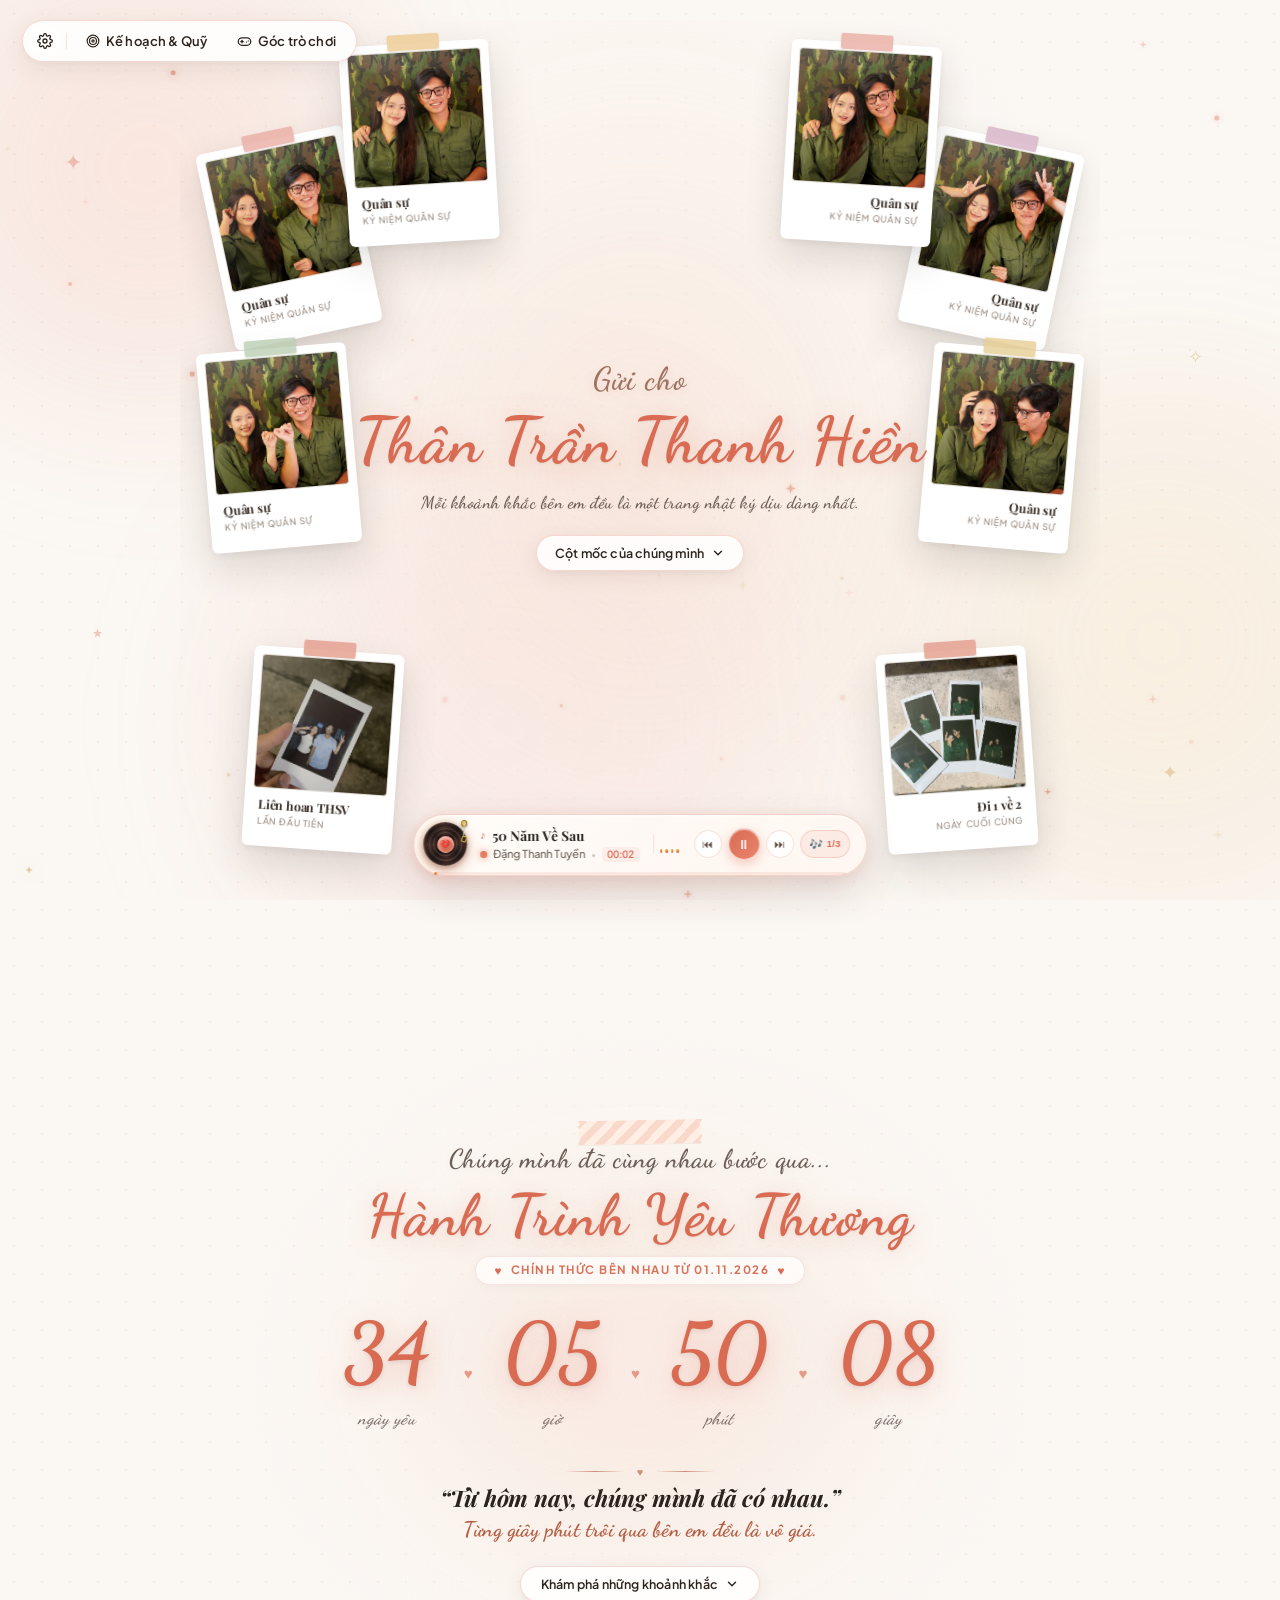
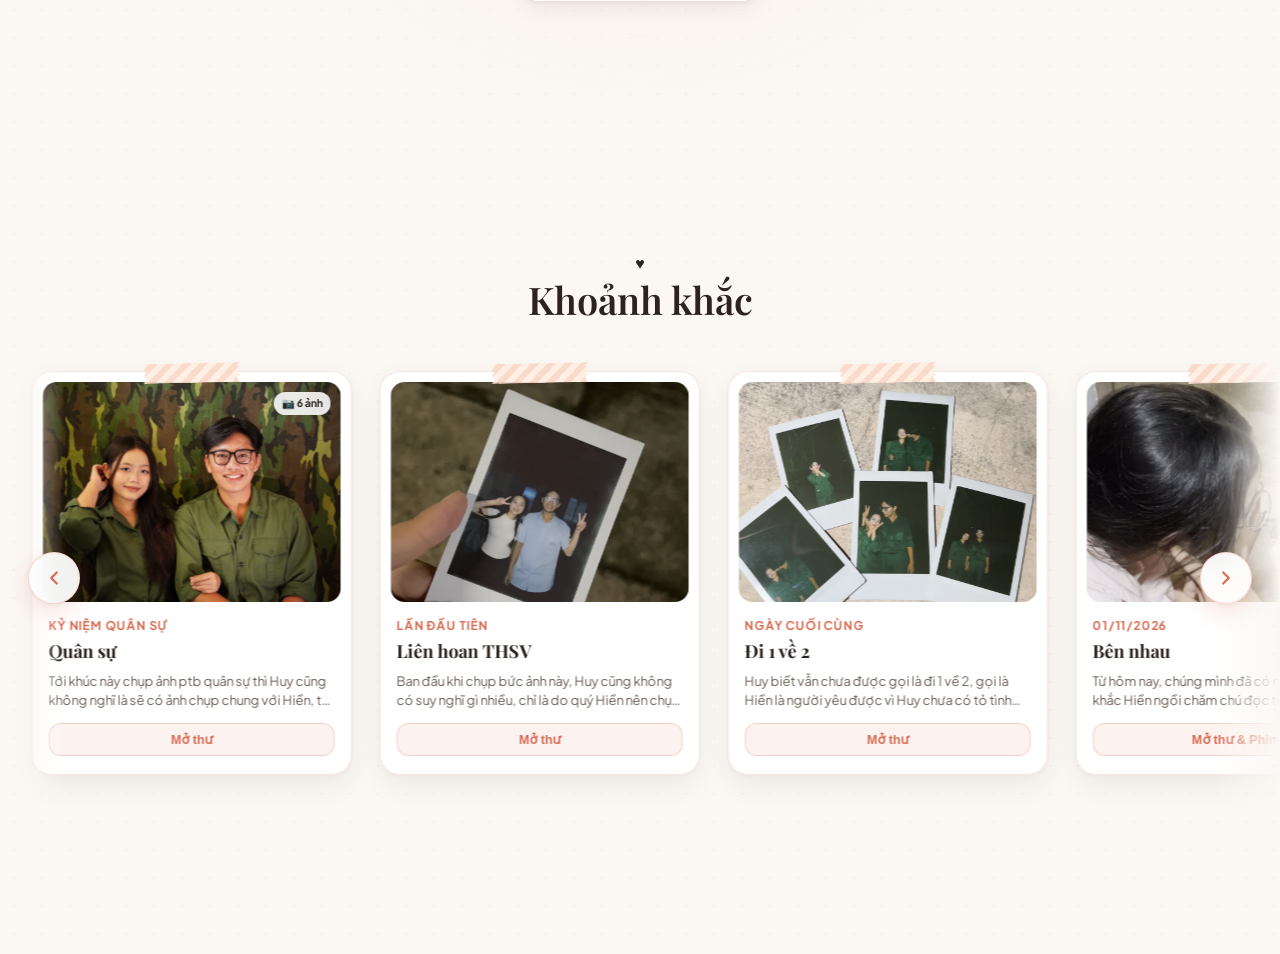
==== commit 40a46b1b: "design: customize and unify section scroll cue pills with frosted glass and vector chevrons" ====
--- a/index.html
+++ b/index.html
@@ -198,9 +198,11 @@
                     <p class="intro-hero-subtitle">Mỗi khoảnh khắc bên em đều là một trang nhật ký dịu dàng nhất.</p>
 
                     <!-- Nút cuộn xuống xem cột mốc tình yêu -->
-                    <a class="hero-scroll-cue" id="heroScrollCue" href="#loveClockSection" aria-label="Xem cột mốc của chúng mình">
+                    <a class="hero-scroll-cue scroll-cue-pill" id="heroScrollCue" href="#loveClockSection" aria-label="Xem cột mốc của chúng mình">
                         <span>Cột mốc của chúng mình</span>
-                        <span class="scroll-cue-arrow" aria-hidden="true">⌄</span>
+                        <svg class="scroll-cue-svg" viewBox="0 0 24 24" width="14" height="14" fill="none" stroke="currentColor" stroke-width="2.5" stroke-linecap="round" stroke-linejoin="round" aria-hidden="true">
+                            <polyline points="6 9 12 15 18 9"></polyline>
+                        </svg>
                     </a>
                 </div>
             </div>
@@ -263,9 +265,11 @@
                 </div>
 
                 <!-- Nút cuộn xuống tiếp tục xem bộ sưu tập kỷ niệm -->
-                <a class="clock-scroll-down-cue" href="#memoriesGallerySection" aria-label="Cuộn xuống xem khoảnh khắc kỷ niệm">
+                <a class="clock-scroll-down-cue scroll-cue-pill" href="#memoriesGallerySection" aria-label="Cuộn xuống xem khoảnh khắc kỷ niệm">
                     <span>Khám phá những khoảnh khắc</span>
-                    <span class="cue-arrow-anim" aria-hidden="true">⌄</span>
+                    <svg class="scroll-cue-svg" viewBox="0 0 24 24" width="14" height="14" fill="none" stroke="currentColor" stroke-width="2.5" stroke-linecap="round" stroke-linejoin="round" aria-hidden="true">
+                        <polyline points="6 9 12 15 18 9"></polyline>
+                    </svg>
                 </a>
             </div>
         </section>
--- a/css/style.css
+++ b/css/style.css
@@ -1629,35 +1629,85 @@
     line-height: 1.3;
 }
 
-/* NÚT CUỘN XUỐNG KHOẢNH KHẮC */
+/* ========================================================
+   NÚT CUỘN CHUYỂN MÀN HÌNH NGHỆ THUẬT (FLOATING SCROLL CUE PILLS)
+   Đồng bộ phong cách đảo kính mờ cao cấp giữa Màn 1 và Màn 2
+   ======================================================== */
+.scroll-cue-pill,
+.hero-scroll-cue,
 .clock-scroll-down-cue {
-    display: inline-flex;
-    align-items: center;
-    gap: 6px;
-    font-size: 12.5px;
-    font-weight: 600;
-    color: var(--text-secondary);
-    text-decoration: none;
-    padding: 8px 18px;
-    border-radius: 20px;
-    background: rgba(255, 255, 255, 0.75);
-    border: 1px solid var(--border-card);
-    margin-top: 10px;
-    backdrop-filter: blur(8px);
-    transition: all 0.25s ease;
-    animation: gentleCueBounce 2.5s infinite ease-in-out;
-}
-
+    display: inline-flex !important;
+    align-items: center !important;
+    justify-content: center !important;
+    gap: 7px !important;
+    padding: 8px 22px !important;
+    border-radius: 999px !important;
+    background: var(--theme-gear-bg, rgba(255, 255, 255, 0.82)) !important;
+    backdrop-filter: blur(18px) saturate(180%) !important;
+    -webkit-backdrop-filter: blur(18px) saturate(180%) !important;
+    border: 1.2px solid var(--theme-gear-border, rgba(217, 107, 82, 0.24)) !important;
+    box-shadow: 0 6px 20px rgba(80, 50, 40, 0.08), 0 2px 6px rgba(80, 50, 40, 0.04) !important;
+    color: var(--text-primary, #604235) !important;
+    text-decoration: none !important;
+    font-family: var(--font-sans, system-ui, -apple-system, sans-serif) !important;
+    font-size: 13px !important;
+    font-weight: 600 !important;
+    letter-spacing: 0.2px !important;
+    cursor: pointer !important;
+    outline: none !important;
+    user-select: none !important;
+    transition: all 0.28s cubic-bezier(0.16, 1, 0.3, 1) !important;
+    animation: gentleScrollFloat 2.8s infinite ease-in-out !important;
+}
+
+.scroll-cue-pill:visited,
+.hero-scroll-cue:visited,
+.clock-scroll-down-cue:visited {
+    color: var(--text-primary, #604235) !important;
+    text-decoration: none !important;
+}
+
+.scroll-cue-pill:hover,
+.hero-scroll-cue:hover,
 .clock-scroll-down-cue:hover {
-    color: var(--accent-warm);
-    border-color: var(--accent-warm);
-    background: #ffffff;
-    transform: translateY(2px);
-}
-
-.cue-arrow-anim {
-    font-size: 14px;
-    font-weight: 700;
+    background: var(--card-surface, #ffffff) !important;
+    color: var(--accent-terracotta, #b35c44) !important;
+    border-color: var(--accent-terracotta, rgba(217, 107, 82, 0.38)) !important;
+    transform: translateY(-2px) !important;
+    box-shadow: 0 10px 28px rgba(179, 92, 68, 0.16), 0 3px 10px rgba(179, 92, 68, 0.08) !important;
+    text-decoration: none !important;
+}
+
+.scroll-cue-pill:active,
+.hero-scroll-cue:active,
+.clock-scroll-down-cue:active {
+    transform: translateY(0) scale(0.98) !important;
+}
+
+/* Icon SVG Chevron nét mảnh */
+.scroll-cue-svg {
+    stroke-width: 2.4 !important;
+    stroke: currentColor !important;
+    flex-shrink: 0 !important;
+    transition: transform 0.25s ease !important;
+}
+
+.scroll-cue-pill:hover .scroll-cue-svg,
+.hero-scroll-cue:hover .scroll-cue-svg,
+.clock-scroll-down-cue:hover .scroll-cue-svg {
+    transform: translateY(2px) !important;
+    stroke: var(--accent-terracotta, #b35c44) !important;
+}
+
+@keyframes gentleScrollFloat {
+    0%, 100% {
+        transform: translateY(0);
+        box-shadow: 0 6px 20px rgba(80, 50, 40, 0.08), 0 2px 6px rgba(80, 50, 40, 0.04);
+    }
+    50% {
+        transform: translateY(3.5px);
+        box-shadow: 0 9px 24px rgba(80, 50, 40, 0.12), 0 3px 8px rgba(80, 50, 40, 0.06);
+    }
 }
 
 /* Vầng hào quang ấm áp lan tỏa nhẹ nhàng sau lưng thiệp */
@@ -5029,99 +5079,106 @@
     }
 
     .hero-scroll-cue {
-        padding: 6px 16px !important;
-        font-size: 12px !important;
-        margin-top: 2px !important;
-    }
-
-    /* 2. MÀN 2: CỘT MỐC ĐỒNG HỒ TÌNH YÊU DÀNH RIÊNG */
+        padding: 7px 18px !important;
+        font-size: 12.5px !important;
+        margin-top: 6px !important;
+    }
+
+    /* 2. MÀN 2: CỘT MỐC ĐỒNG HỒ TÌNH YÊU CÂN ĐỐI TỈ LỆ VÀNG, TRỌN MÀN HÌNH */
     .love-clock-section {
         height: 100vh !important;
-        min-height: 560px !important;
+        min-height: 580px !important;
         max-height: 100vh !important;
-        padding: 24px 20px 24px !important;
+        padding: clamp(16px, 2.5vh, 32px) 24px !important;
         box-sizing: border-box !important;
         display: flex !important;
         align-items: center !important;
         justify-content: center !important;
         overflow: hidden !important;
+        position: relative !important;
     }
 
     .clock-milestone-container {
-        gap: 10px !important;
-        max-width: 660px !important;
+        gap: clamp(10px, 1.6vh, 18px) !important;
+        max-width: 820px !important;
         width: 100% !important;
     }
 
     .clock-washi-decor {
-        top: -16px !important;
-        width: 110px !important;
-        height: 20px !important;
+        top: -18px !important;
+        width: 125px !important;
+        height: 24px !important;
     }
 
     .clock-artistic-header {
-        gap: 2px !important;
+        gap: 3px !important;
     }
 
     .clock-artistic-prefix {
-        font-size: clamp(17px, 1.8vw, 23px) !important;
+        font-size: clamp(19px, 2.2vw, 26px) !important;
     }
 
     .clock-artistic-title {
-        font-size: clamp(30px, 3.6vw, 46px) !important;
+        font-size: clamp(38px, 4.6vw, 58px) !important;
         margin: 0 !important;
-        line-height: 1.1 !important;
+        line-height: 1.15 !important;
     }
 
     .clock-date-badge {
-        font-size: 10.5px !important;
-        padding: 3px 14px !important;
-        margin-top: 2px !important;
+        font-size: 11.5px !important;
+        padding: 4px 18px !important;
+        margin-top: 3px !important;
     }
 
     .calligraphy-clock-wrap {
-        margin: 6px 0 8px !important;
+        margin: clamp(6px, 1vh, 12px) 0 !important;
     }
 
     .calligraphy-clock-display {
-        gap: clamp(8px, 1.8vw, 20px) !important;
-        padding: 2px 10px !important;
+        gap: clamp(14px, 2.4vw, 34px) !important;
+        padding: 4px 14px !important;
     }
 
     .calligraphy-clock-col {
-        min-width: clamp(48px, 6vw, 68px) !important;
+        min-width: clamp(62px, 7.5vw, 92px) !important;
     }
 
     .calligraphy-clock-digit {
-        font-size: clamp(38px, 4.6vw, 58px) !important;
+        font-size: clamp(54px, 6.8vw, 82px) !important;
+        line-height: 1 !important;
+        text-shadow: 0 6px 28px rgba(217, 107, 82, 0.35), 0 2px 4px rgba(45, 30, 20, 0.1) !important;
     }
 
     .calligraphy-clock-text {
-        font-size: clamp(13px, 1.3vw, 16px) !important;
+        font-size: clamp(14px, 1.4vw, 17px) !important;
+        margin-top: 3px !important;
+        font-weight: 600 !important;
     }
 
     .calligraphy-clock-sep {
-        font-size: 13px !important;
-        margin-bottom: 12px !important;
+        font-size: 15px !important;
+        margin-bottom: 22px !important;
+        opacity: 0.65 !important;
     }
 
     .clock-artistic-quote-card {
-        padding: 4px 12px !important;
+        padding: 4px 16px !important;
         gap: 3px !important;
         margin-top: 2px !important;
     }
 
     .quote-main-text {
-        font-size: clamp(16px, 1.7vw, 20px) !important;
+        font-size: clamp(18px, 2vw, 23px) !important;
+        font-weight: 700 !important;
     }
 
     .quote-sub-note {
-        font-size: clamp(15px, 1.5vw, 18px) !important;
+        font-size: clamp(16px, 1.8vw, 21px) !important;
     }
 
     .clock-scroll-down-cue {
-        padding: 6px 16px !important;
-        font-size: 12px !important;
+        padding: 7px 20px !important;
+        font-size: 12.5px !important;
         margin-top: 4px !important;
     }
 }
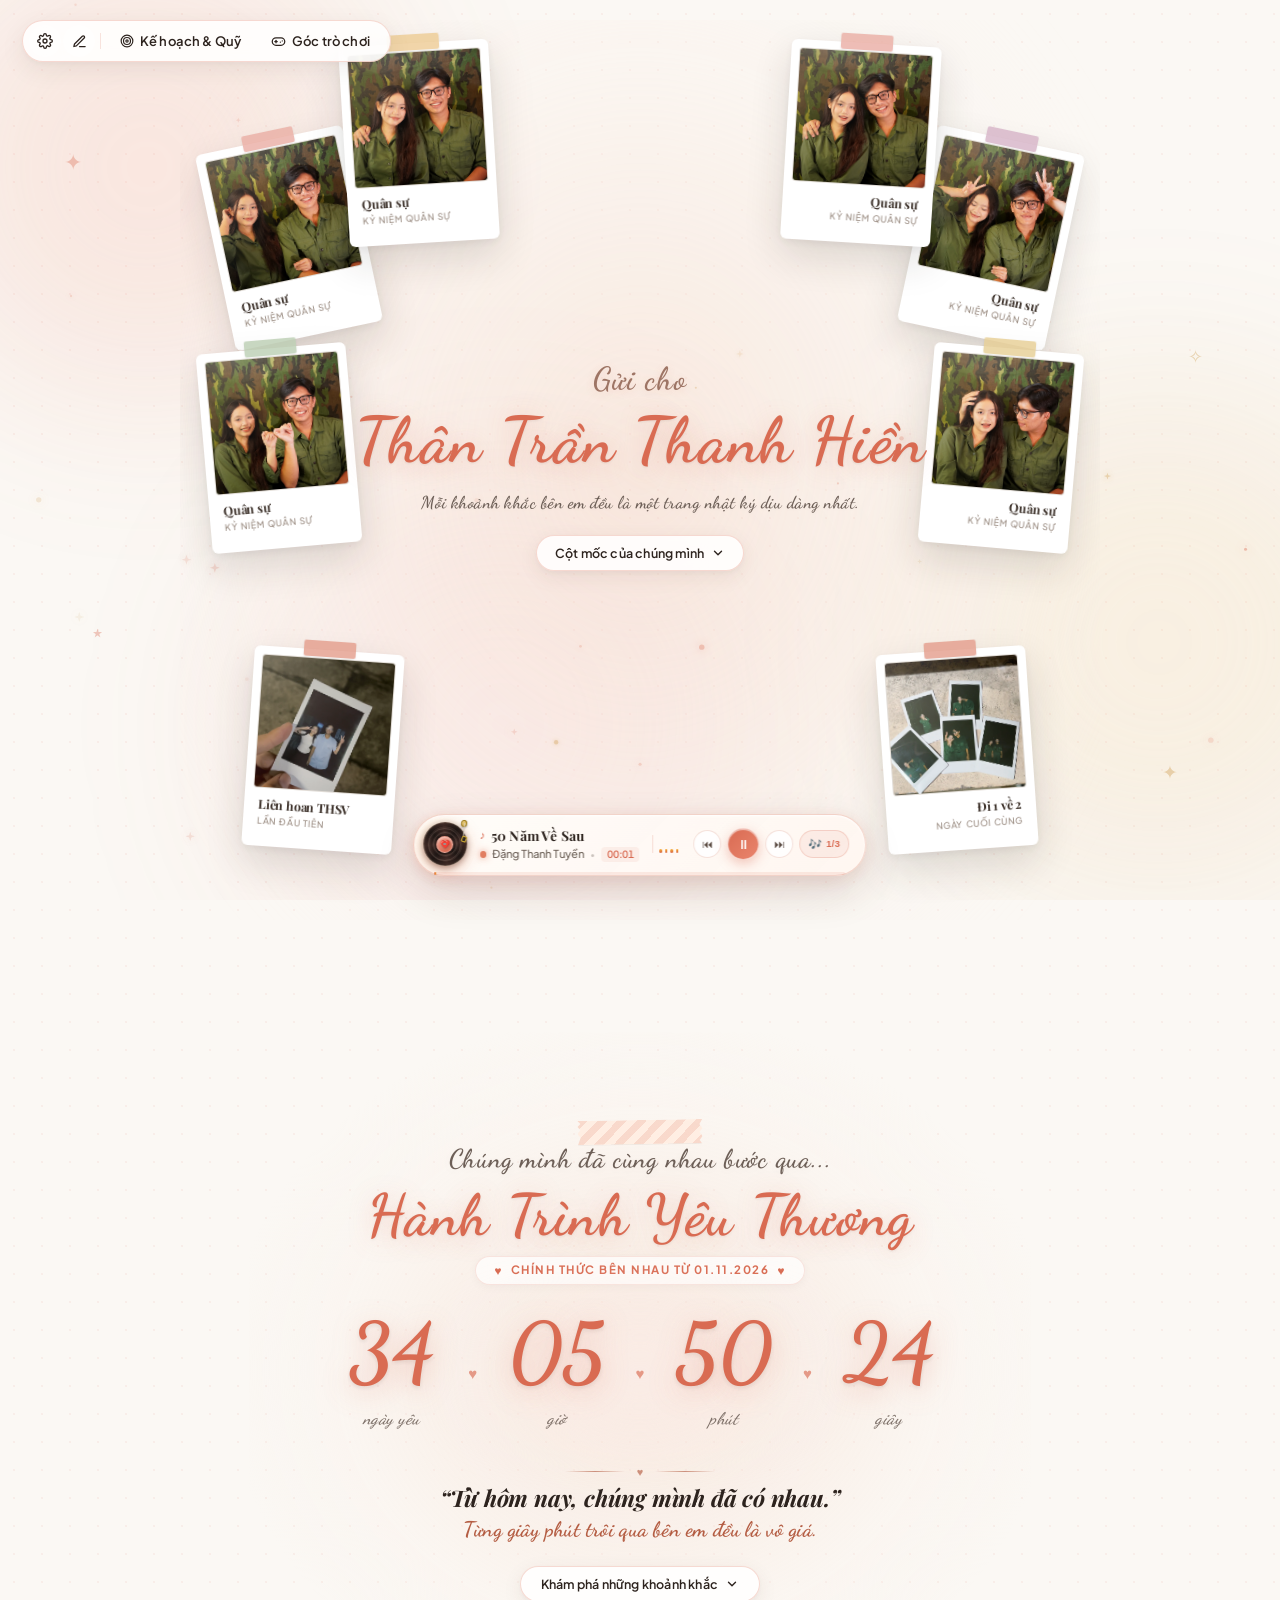
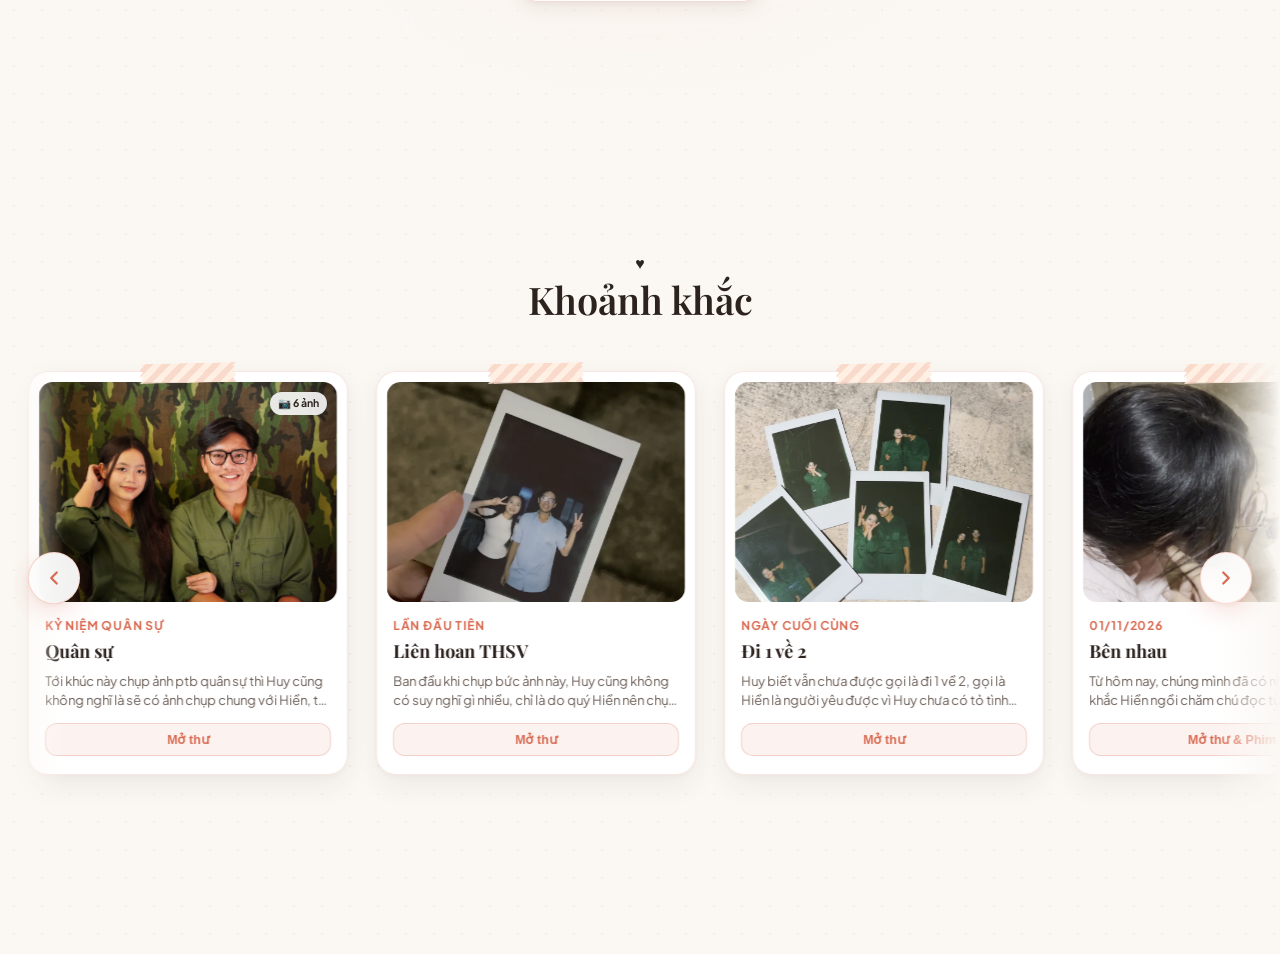
==== commit 1e706504: "feat: clean luxury topnav redesign, MoMo fund QR code generator, and custom memory letter editor" ====
--- a/index.html
+++ b/index.html
@@ -41,6 +41,14 @@
                 <svg class="top-nav-svg" viewBox="0 0 24 24" width="16" height="16" fill="none" stroke="currentColor" stroke-width="2" stroke-linecap="round" stroke-linejoin="round" aria-hidden="true">
                     <circle cx="12" cy="12" r="3"></circle>
                     <path d="M19.4 15a1.65 1.65 0 0 0 .33 1.82l.06.06a2 2 0 0 1 0 2.83 2 2 0 0 1-2.83 0l-.06-.06a1.65 1.65 0 0 0-1.82-.33 1.65 1.65 0 0 0-1 1.51V21a2 2 0 0 1-2 2 2 2 0 0 1-2-2v-.09A1.65 1.65 0 0 0 9 19.4a1.65 1.65 0 0 0-1.82.33l-.06.06a2 2 0 0 1-2.83 0 2 2 0 0 1 0-2.83l.06-.06a1.65 1.65 0 0 0 .33-1.82 1.65 1.65 0 0 0-1.51-1H3a2 2 0 0 1-2-2 2 2 0 0 1 2-2h.09A1.65 1.65 0 0 0 4.6 9a1.65 1.65 0 0 0-.33-1.82l-.06-.06a2 2 0 0 1 0-2.83 2 2 0 0 1 2.83 0l.06.06a1.65 1.65 0 0 0 1.82.33H9a1.65 1.65 0 0 0 1-1.51V3a2 2 0 0 1 2-2 2 2 0 0 1 2 2v.09a1.65 1.65 0 0 0 1 1.51 1.65 1.65 0 0 0 1.82-.33l.06-.06a2 2 0 0 1 2.83 0 2 2 0 0 1 0 2.83l-.06.06a1.65 1.65 0 0 0-.33 1.82V9a1.65 1.65 0 0 0 1.51 1H21a2 2 0 0 1 2 2 2 2 0 0 1-2 2h-.09a1.65 1.65 0 0 0-1.51 1z"></path>
+                </svg>
+            </button>
+
+            <!-- Nút Cây Bút Chỉnh Sửa Thư Kỷ Niệm (Theo Yêu Cầu Của Bạn) -->
+            <button class="theme-setting-btn top-nav-edit-btn" id="btnEditMemoriesNav" type="button" aria-label="Chỉnh sửa thư kỷ niệm" title="Chỉnh sửa thư &amp; kỷ niệm">
+                <svg class="top-nav-svg" viewBox="0 0 24 24" width="15" height="15" fill="none" stroke="currentColor" stroke-width="2" stroke-linecap="round" stroke-linejoin="round" aria-hidden="true">
+                    <path d="M12 20h9"></path>
+                    <path d="M16.5 3.5a2.121 2.121 0 0 1 3 3L7 19l-4 1 1-4L16.5 3.5z"></path>
                 </svg>
             </button>
 
@@ -497,12 +505,95 @@
                 </button>
             </div>
 
+            <div class="theme-modal-custom-action">
+                <button class="theme-edit-letter-shortcut" id="btnOpenLetterEditorFromModal" type="button">
+                    <svg width="15" height="15" viewBox="0 0 24 24" fill="none" stroke="currentColor" stroke-width="2" stroke-linecap="round" stroke-linejoin="round" aria-hidden="true"><path d="M12 20h9"></path><path d="M16.5 3.5a2.121 2.121 0 0 1 3 3L7 19l-4 1 1-4L16.5 3.5z"></path></svg>
+                    <span>Chỉnh sửa các bức thư kỷ niệm</span>
+                </button>
+            </div>
+
             <div class="theme-modal-footer">
                 <button class="theme-apply-btn" id="themeApplyBtn" type="button">Áp Dụng Giao Diện</button>
             </div>
         </div>
     </div>
     </div>
+    </div>
+
+    
+    <!-- ========================================================
+         MODAL QUẢN LÝ & CHỈNH SỬA THƯ KỶ NIỆM (MEMORY LETTER EDITOR)
+         - Click cây bút ở phần cài đặt sẽ hiện danh sách các kỷ niệm
+         - Chọn một kỷ niệm để chỉnh sửa toàn bộ nội dung bức thư
+         ======================================================== -->
+    <div class="letter-modal-overlay" id="modalMemoryEditor" aria-hidden="true">
+        <div class="memory-editor-modal-box">
+            <button class="editor-close-btn" id="btnCloseMemoryEditor" type="button" aria-label="Đóng trình chỉnh sửa">✕</button>
+
+            <div class="editor-modal-header">
+                <span class="editor-header-badge">Trình Chỉnh Sửa Thư Kỷ Niệm</span>
+                <h3 class="editor-modal-title" id="editorHeaderTitle">Danh Sách Kỷ Niệm</h3>
+                <p class="editor-modal-sub" id="editorHeaderSub">Chọn một bức thư để chỉnh sửa nội dung tâm tình gửi người thương</p>
+            </div>
+
+            <!-- VIEW 1: DANH SÁCH CÁC KỶ NIỆM -->
+            <div class="editor-view-list" id="editorViewList">
+                <div class="editor-memories-cards-grid" id="editorMemoriesCardsGrid">
+                    <!-- Sẽ được render tự động từ MEMORIES -->
+                </div>
+                <div class="editor-list-footer">
+                    <button class="btn-restore-all-letters" id="btnRestoreAllLetters" type="button" title="Khôi phục lại nội dung ban đầu">
+                        ↺ Khôi phục toàn bộ thư gốc
+                    </button>
+                </div>
+            </div>
+
+            <!-- VIEW 2: FORM CHỈNH SỬA CHI TIẾT BỨC THƯ ĐÃ CHỌN -->
+            <div class="editor-view-form" id="editorViewForm" style="display: none;">
+                <div class="editor-form-top-nav">
+                    <button class="editor-back-btn" id="btnBackToEditorList" type="button">
+                        <span>‹ Quay lại danh sách</span>
+                    </button>
+                    <span class="editor-current-mem-tag" id="editorCurrentMemTag">Đang sửa: Quân sự</span>
+                </div>
+
+                <form id="memoryEditForm" onsubmit="event.preventDefault(); window.saveCurrentEditingMemory();">
+                    <div class="editor-form-grid-2col">
+                        <div class="editor-input-group">
+                            <label class="editor-input-label" for="editMemTitle">Tiêu đề kỷ niệm *</label>
+                            <input type="text" class="editor-text-input" id="editMemTitle" required placeholder="VD: Quân sự, Bên nhau...">
+                        </div>
+                        <div class="editor-input-group">
+                            <label class="editor-input-label" for="editMemDate">Nhãn thời gian / Dịp kỷ niệm *</label>
+                            <input type="text" class="editor-text-input" id="editMemDate" required placeholder="VD: 01/11/2026, Lần đầu tiên...">
+                        </div>
+                    </div>
+
+                    <div class="editor-input-group">
+                        <label class="editor-input-label" for="editMemLocation">Địa điểm / Không gian</label>
+                        <input type="text" class="editor-text-input" id="editMemLocation" placeholder="VD: Trung tâm GDQP&AN, Nơi bắt đầu một chương mới...">
+                    </div>
+
+                    <div class="editor-input-group">
+                        <label class="editor-input-label" for="editMemStory">
+                            <span>Nội dung bức thư tình *</span>
+                            <span class="char-count-badge" id="storyWordCount">0 từ</span>
+                        </label>
+                        <textarea class="editor-textarea" id="editMemStory" rows="8" required placeholder="Viết những dòng tâm sự, cảm xúc và ký ức chân thật nhất dành cho người ấy..."></textarea>
+                        <p class="editor-input-hint">Từng câu chữ sẽ được trang trọng hiển thị trên trang thư gấp khi mở thư.</p>
+                    </div>
+
+                    <div class="editor-form-actions">
+                        <button class="editor-btn-secondary" id="btnPreviewLetterFromEdit" type="button">
+                            <span>Đọc thử thư này</span>
+                        </button>
+                        <button class="editor-btn-primary" type="submit">
+                            <span>Lưu Bức Thư</span>
+                        </button>
+                    </div>
+                </form>
+            </div>
+        </div>
     </div>
 
     <script src="js/script.js?v=20261106"></script>
--- a/css/style.css
+++ b/css/style.css
@@ -5182,3 +5182,390 @@
         margin-top: 4px !important;
     }
 }
+
+
+/* ========================================================
+   TRÌNH CHỈNH SỬA THƯ KỶ NIỆM (MEMORY LETTER EDITOR MODAL)
+   ======================================================== */
+.top-nav-edit-btn {
+    display: inline-flex;
+    align-items: center;
+    justify-content: center;
+    width: 32px;
+    height: 32px;
+    border-radius: 50%;
+    background: rgba(255, 255, 255, 0.7);
+    border: 1px solid rgba(184, 115, 87, 0.2);
+    color: var(--text-primary, #44403c);
+    cursor: pointer;
+    transition: all 0.2s ease;
+}
+
+.top-nav-edit-btn:hover {
+    background: #ffffff;
+    border-color: #b87357;
+    color: #b87357;
+    transform: translateY(-1px);
+    box-shadow: 0 4px 12px rgba(184, 115, 87, 0.15);
+}
+
+.theme-modal-custom-action {
+    margin: 12px 0 6px;
+    padding-top: 10px;
+    border-top: 1px dashed rgba(0, 0, 0, 0.1);
+}
+
+.theme-edit-letter-shortcut {
+    width: 100%;
+    display: inline-flex;
+    align-items: center;
+    justify-content: center;
+    gap: 8px;
+    padding: 9px 14px;
+    border-radius: 12px;
+    background: rgba(184, 115, 87, 0.08);
+    border: 1.2px solid rgba(184, 115, 87, 0.25);
+    color: #8c4e33;
+    font-size: 13px;
+    font-weight: 700;
+    cursor: pointer;
+    transition: all 0.2s ease;
+}
+
+.theme-edit-letter-shortcut:hover {
+    background: rgba(184, 115, 87, 0.16);
+    border-color: #b87357;
+    transform: translateY(-1px);
+}
+
+.memory-editor-modal-box {
+    background: #ffffff;
+    border-radius: 24px;
+    width: 95%;
+    max-width: 680px;
+    max-height: 88vh;
+    padding: 24px 28px;
+    box-shadow: 0 20px 60px rgba(0, 0, 0, 0.2);
+    position: relative;
+    overflow-y: auto;
+    box-sizing: border-box;
+}
+
+.editor-close-btn {
+    position: absolute;
+    top: 16px;
+    right: 18px;
+    width: 32px;
+    height: 32px;
+    border-radius: 50%;
+    background: rgba(0, 0, 0, 0.05);
+    border: none;
+    font-size: 14px;
+    color: #57534e;
+    cursor: pointer;
+    display: flex;
+    align-items: center;
+    justify-content: center;
+    transition: all 0.2s ease;
+}
+
+.editor-close-btn:hover {
+    background: rgba(0, 0, 0, 0.1);
+    transform: rotate(90deg);
+}
+
+.editor-modal-header {
+    margin-bottom: 18px;
+    padding-right: 36px;
+}
+
+.editor-header-badge {
+    background: rgba(184, 115, 87, 0.12);
+    color: #8c4e33;
+    font-size: 11px;
+    font-weight: 700;
+    padding: 3px 10px;
+    border-radius: 999px;
+    display: inline-block;
+    margin-bottom: 6px;
+}
+
+.editor-modal-title {
+    font-family: 'Playfair Display', serif;
+    font-size: 22px;
+    font-weight: 700;
+    color: #292524;
+    margin: 0 0 4px;
+}
+
+.editor-modal-sub {
+    font-size: 13px;
+    color: #78716c;
+    margin: 0;
+}
+
+/* Danh sách card kỷ niệm */
+.editor-memories-cards-grid {
+    display: grid;
+    grid-template-columns: repeat(2, 1fr);
+    gap: 14px;
+    margin-bottom: 16px;
+}
+
+@media (max-width: 600px) {
+    .editor-memories-cards-grid {
+        grid-template-columns: 1fr;
+    }
+}
+
+.editor-memory-card {
+    background: #fdfbf7;
+    border: 1.5px solid rgba(184, 115, 87, 0.16);
+    border-radius: 16px;
+    padding: 12px;
+    display: flex;
+    gap: 12px;
+    box-shadow: 0 4px 14px rgba(0, 0, 0, 0.03);
+    transition: all 0.2s ease;
+}
+
+.editor-memory-card:hover {
+    border-color: #b87357;
+    transform: translateY(-2px);
+    box-shadow: 0 8px 20px rgba(184, 115, 87, 0.12);
+}
+
+.editor-card-thumb-wrap {
+    width: 64px;
+    height: 72px;
+    border-radius: 10px;
+    overflow: hidden;
+    flex-shrink: 0;
+    background: #e7e5e4;
+}
+
+.editor-card-thumb {
+    width: 100%;
+    height: 100%;
+    object-fit: cover;
+    display: block;
+}
+
+.editor-card-body {
+    flex: 1;
+    display: flex;
+    flex-direction: column;
+    justify-content: space-between;
+}
+
+.editor-badge-tag {
+    font-size: 10px;
+    font-weight: 700;
+    color: #8c4e33;
+    text-transform: uppercase;
+}
+
+.editor-card-title {
+    font-size: 14px;
+    font-weight: 700;
+    color: #292524;
+    margin: 2px 0 4px;
+}
+
+.editor-card-snippet {
+    font-size: 11.5px;
+    color: #78716c;
+    margin: 0 0 8px;
+    line-height: 1.35;
+    display: -webkit-box;
+    -webkit-line-clamp: 2;
+    -webkit-box-orient: vertical;
+    overflow: hidden;
+}
+
+.editor-btn-select-mem {
+    align-self: flex-start;
+    padding: 4px 10px;
+    border-radius: 8px;
+    background: #b87357;
+    color: #ffffff;
+    font-size: 11.5px;
+    font-weight: 700;
+    border: none;
+    cursor: pointer;
+    transition: all 0.2s ease;
+}
+
+.editor-btn-select-mem:hover {
+    background: #a05a3f;
+    transform: translateY(-1px);
+}
+
+.editor-list-footer {
+    display: flex;
+    justify-content: flex-end;
+    padding-top: 10px;
+    border-top: 1px solid rgba(0, 0, 0, 0.06);
+}
+
+.btn-restore-all-letters {
+    background: transparent;
+    border: none;
+    color: #a8a29e;
+    font-size: 12px;
+    font-weight: 600;
+    cursor: pointer;
+    transition: color 0.2s ease;
+}
+
+.btn-restore-all-letters:hover {
+    color: #dc2626;
+}
+
+/* Form chỉnh sửa */
+.editor-form-top-nav {
+    display: flex;
+    align-items: center;
+    justify-content: space-between;
+    margin-bottom: 14px;
+    padding-bottom: 10px;
+    border-bottom: 1px solid rgba(0, 0, 0, 0.08);
+}
+
+.editor-back-btn {
+    background: rgba(0, 0, 0, 0.05);
+    border: none;
+    border-radius: 999px;
+    padding: 5px 12px;
+    font-size: 12.5px;
+    font-weight: 700;
+    color: #44403c;
+    cursor: pointer;
+    transition: all 0.2s ease;
+}
+
+.editor-back-btn:hover {
+    background: rgba(184, 115, 87, 0.12);
+    color: #b87357;
+}
+
+.editor-current-mem-tag {
+    font-size: 12px;
+    font-weight: 700;
+    color: #b87357;
+    background: rgba(184, 115, 87, 0.08);
+    padding: 3px 10px;
+    border-radius: 999px;
+}
+
+.editor-form-grid-2col {
+    display: grid;
+    grid-template-columns: 1fr 1fr;
+    gap: 12px;
+    margin-bottom: 12px;
+}
+
+@media (max-width: 540px) {
+    .editor-form-grid-2col {
+        grid-template-columns: 1fr;
+    }
+}
+
+.editor-input-group {
+    display: flex;
+    flex-direction: column;
+    gap: 5px;
+    margin-bottom: 12px;
+}
+
+.editor-input-label {
+    font-size: 12px;
+    font-weight: 700;
+    color: #44403c;
+    display: flex;
+    align-items: center;
+    justify-content: space-between;
+}
+
+.char-count-badge {
+    font-size: 11px;
+    font-weight: 600;
+    color: #a8a29e;
+}
+
+.editor-text-input,
+.editor-textarea {
+    width: 100%;
+    padding: 9px 12px;
+    border-radius: 12px;
+    border: 1.5px solid rgba(0, 0, 0, 0.1);
+    background: #fdfbf7;
+    font-size: 13.5px;
+    color: #292524;
+    outline: none;
+    font-family: inherit;
+    box-sizing: border-box;
+    transition: all 0.2s ease;
+}
+
+.editor-textarea {
+    line-height: 1.6;
+    resize: vertical;
+}
+
+.editor-text-input:focus,
+.editor-textarea:focus {
+    border-color: #b87357;
+    background: #ffffff;
+    box-shadow: 0 0 0 3px rgba(184, 115, 87, 0.12);
+}
+
+.editor-input-hint {
+    font-size: 11.5px;
+    color: #78716c;
+    margin: 4px 0 0;
+}
+
+.editor-form-actions {
+    display: flex;
+    align-items: center;
+    justify-content: flex-end;
+    gap: 10px;
+    margin-top: 16px;
+    padding-top: 12px;
+    border-top: 1px solid rgba(0, 0, 0, 0.08);
+}
+
+.editor-btn-secondary {
+    padding: 8px 16px;
+    border-radius: 12px;
+    background: rgba(0, 0, 0, 0.05);
+    border: 1px solid rgba(0, 0, 0, 0.08);
+    color: #44403c;
+    font-size: 13px;
+    font-weight: 700;
+    cursor: pointer;
+    transition: all 0.2s ease;
+}
+
+.editor-btn-secondary:hover {
+    background: rgba(0, 0, 0, 0.08);
+}
+
+.editor-btn-primary {
+    padding: 8px 20px;
+    border-radius: 12px;
+    background: linear-gradient(135deg, #b87357, #9c583f);
+    border: none;
+    color: #ffffff;
+    font-size: 13px;
+    font-weight: 700;
+    cursor: pointer;
+    box-shadow: 0 4px 14px rgba(184, 115, 87, 0.25);
+    transition: all 0.2s ease;
+}
+
+.editor-btn-primary:hover {
+    transform: translateY(-1px);
+    box-shadow: 0 6px 18px rgba(184, 115, 87, 0.35);
+}
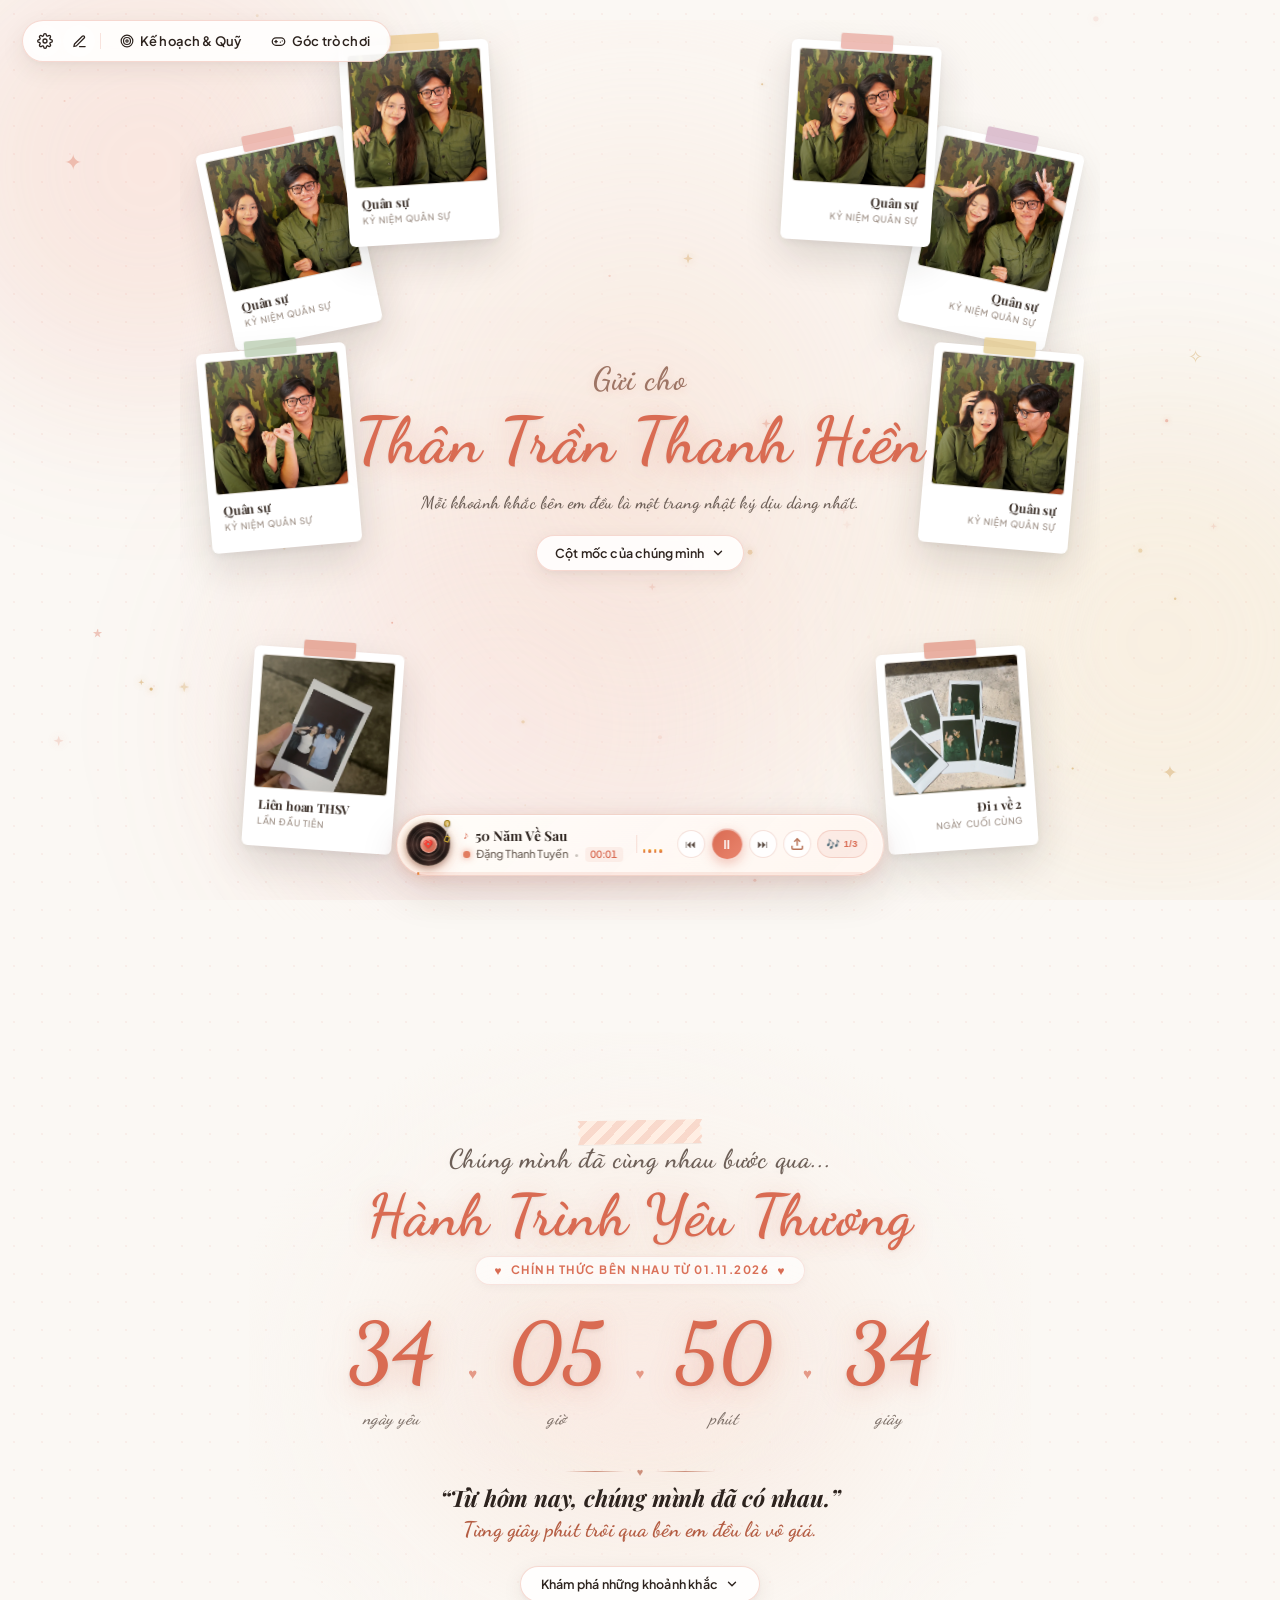
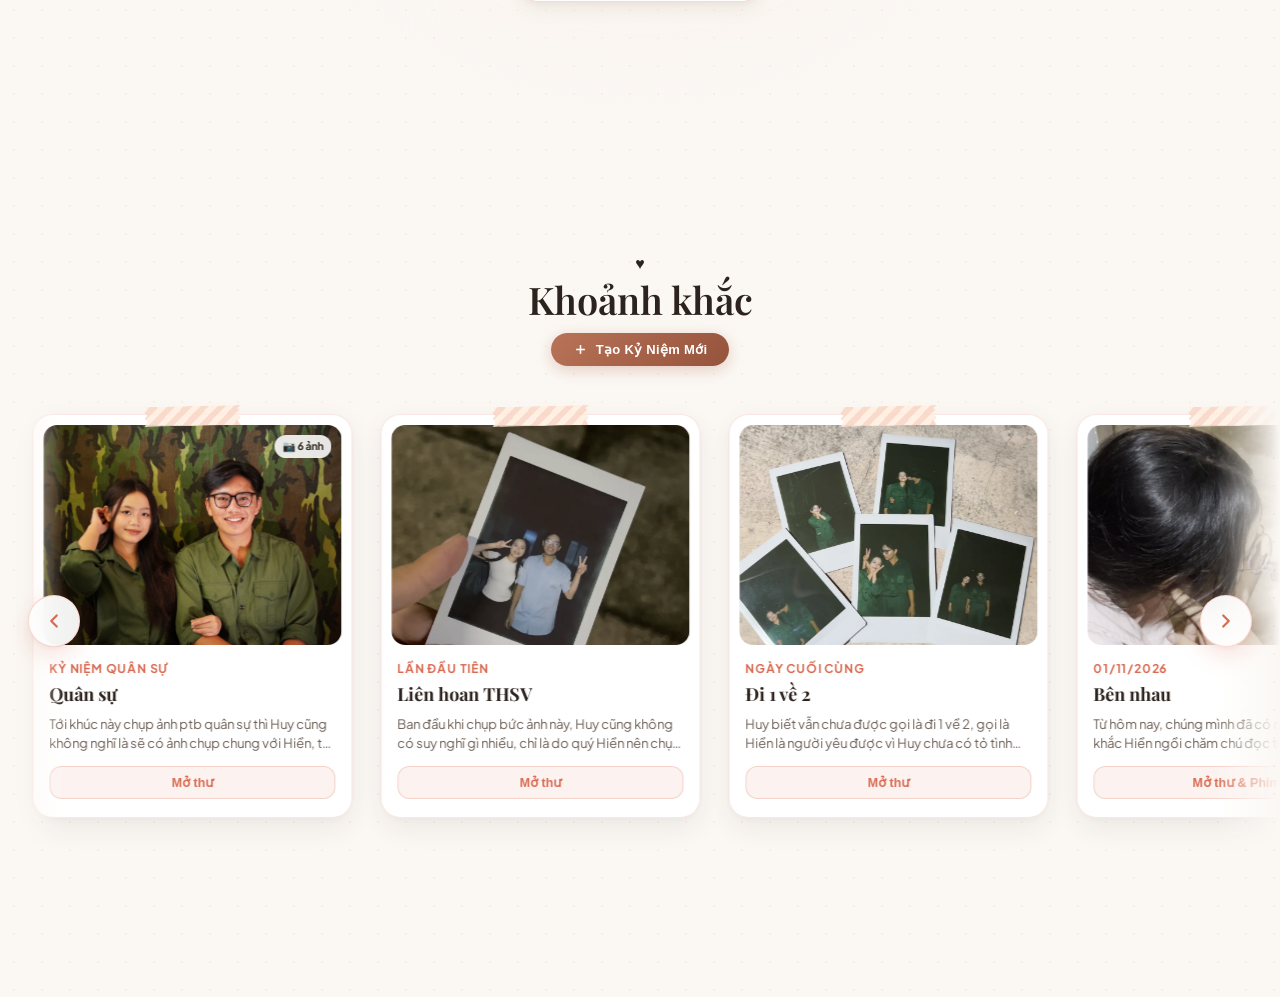
==== commit 86d83fe1: "feat: Add music upload with web reverse lookup, custom memories creator, candy-gem blockblast colors" ====
--- a/index.html
+++ b/index.html
@@ -156,7 +156,10 @@
             <button class="vinyl-ctrl-btn" id="musicSkipBtn" type="button" title="Bài tiếp theo (Tiến bài) ⏭" aria-label="Bài tiếp theo">
                 <span>⏭</span>
             </button>
-            <button class="vinyl-ctrl-btn vinyl-playlist-btn" id="musicPlaylistToggleBtn" type="button" title="Danh sách 3 bài hát 🎶" aria-label="Danh sách phát">
+            <button class="vinyl-ctrl-btn vinyl-upload-btn" id="musicUploadTriggerBtn" type="button" title="Tải file nhạc lên & tự động nhận diện" aria-label="Tải nhạc">
+                <svg width="14" height="14" viewBox="0 0 24 24" fill="none" stroke="currentColor" stroke-width="2.5"><path d="M21 15v4a2 2 0 0 1-2 2H5a2 2 0 0 1-2-2v-4"></path><polyline points="17 8 12 3 7 8"></polyline><line x1="12" y1="3" x2="12" y2="15"></line></svg>
+            </button>
+            <button class="vinyl-ctrl-btn vinyl-playlist-btn" id="musicPlaylistToggleBtn" type="button" title="Danh sách bài hát" aria-label="Danh sách phát">
                 <span class="playlist-icon">🎶</span>
                 <span class="vinyl-track-badge" id="musicTrackBadge">1/3</span>
             </button>
@@ -171,6 +174,15 @@
 
         <!-- Dropdown danh sách bài hát bung mở khi bấm nút 🎶 -->
         <div class="vinyl-playlist-drawer" id="musicPlaylistDrawer" aria-hidden="true">
+            <div class="playlist-drawer-header">
+                <span class="playlist-drawer-title">Danh Sách Phát Nhạc</span>
+                <button type="button" class="drawer-btn-upload-music" id="btnDrawerUploadMusic" title="Tải bài hát lên">
+                    <svg width="13" height="13" viewBox="0 0 24 24" fill="none" stroke="currentColor" stroke-width="2.5"><line x1="12" y1="5" x2="12" y2="19"></line><line x1="5" y1="12" x2="19" y2="12"></line></svg>
+                    <span>Tải Nhạc Lên</span>
+                </button>
+            </div>
+            <!-- Input tải file nhạc ẩn -->
+            <input type="file" id="musicUploadFileInput" accept="audio/*,.mp3,.m4a,.wav,.ogg,.aac,.flac" style="display:none;">
             <div class="playlist-drawer-list" id="playlistDrawerList">
                 <!-- Được tạo tự động từ PLAYLIST trong script.js -->
             </div>
@@ -291,7 +303,12 @@
                     <span class="ornament-line"></span>
                 </div>
                 <h2 class="gallery-title">Khoảnh khắc</h2>
-                
+                <div class="gallery-action-header-row">
+                    <button class="btn-create-memory-action" id="btnOpenCreateMemory" type="button" title="Tự tạo kỷ niệm mới với theme thư có sẵn">
+                        <svg width="15" height="15" viewBox="0 0 24 24" fill="none" stroke="currentColor" stroke-width="2.5"><line x1="12" y1="5" x2="12" y2="19"></line><line x1="5" y1="12" x2="19" y2="12"></line></svg>
+                        <span>Tạo Kỷ Niệm Mới</span>
+                    </button>
+                </div>
             </div>
 
             <!-- Khung bao bọc dòng chảy ảnh với 2 nút mũi tên điều hướng 2 bên -->
@@ -597,5 +614,145 @@
     </div>
 
     <script src="js/script.js?v=20261106"></script>
+
+    <!-- ========================================================
+         MODAL 1: XÁC NHẬN & CHỈNH SỬA THÔNG TIN BÀI HÁT TỰ TẢI
+         ======================================================== -->
+    <div class="music-modal-overlay" id="modalEditMusicInfo" aria-hidden="true">
+        <div class="music-modal-card">
+            <div class="music-modal-header">
+                <span class="music-modal-badge">Nhận diện thông tin bài hát</span>
+                <h3 class="music-modal-title">Thêm Nhạc Vào Playlist</h3>
+                <p class="music-modal-desc">Máy đã tự động trích xuất thông tin bài hát từ web. Bạn có thể kiểm tra và chỉnh sửa trước khi thêm.</p>
+            </div>
+            <div class="music-modal-body">
+                <div class="music-preview-cover-row">
+                    <img id="musicEditCoverPreview" class="music-edit-cover" src="images/favicon.png" alt="Ảnh bìa bài hát">
+                    <div class="music-cover-edit-inputs">
+                        <label class="music-field-label">Link ảnh bìa (tùy chọn):</label>
+                        <input type="text" id="musicEditCoverInput" class="music-modal-input" placeholder="https://example.com/cover.jpg">
+                    </div>
+                </div>
+                <div class="music-form-group">
+                    <label class="music-field-label">Tên bài hát (*):</label>
+                    <input type="text" id="musicEditTitleInput" class="music-modal-input" placeholder="Nhập tên bài hát..." required>
+                </div>
+                <div class="music-form-group">
+                    <label class="music-field-label">Ca sĩ / Nghệ sĩ (*):</label>
+                    <input type="text" id="musicEditArtistInput" class="music-modal-input" placeholder="Nhập tên ca sĩ..." required>
+                </div>
+                <div class="music-form-group">
+                    <label class="music-field-label">Thời lượng bài hát:</label>
+                    <div class="music-duration-tag" id="musicEditDurationTag">00:00</div>
+                </div>
+            </div>
+            <div class="music-modal-footer">
+                <button type="button" class="btn-music-cancel" id="btnCancelAddMusic">Hủy Bỏ</button>
+                <button type="button" class="btn-music-save-play" id="btnConfirmAddMusic">Thêm & Tự Động Phát</button>
+            </div>
+        </div>
+    </div>
+
+    <!-- ========================================================
+         MODAL 2: TẠO KỶ NIỆM MỚI (THEME THƯ, TẢI ẢNH, TẢI VIDEO, ĐIỀU CẦN GỬI GẮM)
+         ======================================================== -->
+    <div class="memory-create-modal-overlay" id="modalCreateMemory" aria-hidden="true">
+        <div class="memory-create-card">
+            <div class="mem-modal-header">
+                <span class="mem-modal-badge">Khoảnh khắc tình yêu</span>
+                <h3 class="mem-modal-title">Tạo Kỷ Niệm Mới Cùng Nhau</h3>
+                <p class="mem-modal-desc">Lưu giữ từng khoảnh khắc đáng nhớ, chọn theme thư sẵn có và gửi gắm những lời yêu thương.</p>
+            </div>
+            <form id="formCreateMemory" class="mem-create-form">
+                <div class="mem-form-row">
+                    <div class="mem-field-col flex-2">
+                        <label class="mem-label">Tên kỷ niệm (*):</label>
+                        <input type="text" id="newMemTitle" class="mem-input" placeholder="VD: Lần đầu hẹn hò, Kỷ niệm 1 năm..." required>
+                    </div>
+                    <div class="mem-field-col flex-1">
+                        <label class="mem-label">Ngày kỷ niệm (*):</label>
+                        <input type="date" id="newMemDate" class="mem-input" required>
+                    </div>
+                </div>
+                <div class="mem-form-row">
+                    <div class="mem-field-col">
+                        <label class="mem-label">Địa điểm / Cột mốc:</label>
+                        <input type="text" id="newMemLocation" class="mem-input" placeholder="VD: Quán cà phê nhỏ, Hà Nội...">
+                    </div>
+                </div>
+
+                <!-- CHỌN THEME THƯ CÓ SẴN -->
+                <div class="mem-theme-picker-section">
+                    <label class="mem-label">Chọn Theme Thư Tay:</label>
+                    <div class="mem-theme-options-grid" id="memThemeOptionsGrid">
+                        <label class="theme-opt-card active" data-theme="kraft">
+                            <input type="radio" name="letterTheme" value="kraft" checked>
+                            <span class="theme-preview-box theme-kraft"></span>
+                            <span class="theme-name">Giấy Kraft Cổ Điển</span>
+                        </label>
+                        <label class="theme-opt-card" data-theme="autumn">
+                            <input type="radio" name="letterTheme" value="autumn">
+                            <span class="theme-preview-box theme-autumn"></span>
+                            <span class="theme-name">Hoàng Hôn Mùa Thu</span>
+                        </label>
+                        <label class="theme-opt-card" data-theme="starlight">
+                            <input type="radio" name="letterTheme" value="starlight">
+                            <span class="theme-preview-box theme-starlight"></span>
+                            <span class="theme-name">Ánh Sao Đêm Lung Linh</span>
+                        </label>
+                        <label class="theme-opt-card" data-theme="postcard">
+                            <input type="radio" name="letterTheme" value="postcard">
+                            <span class="theme-preview-box theme-postcard"></span>
+                            <span class="theme-name">Bưu Thiếp Du Ký</span>
+                        </label>
+                        <label class="theme-opt-card" data-theme="military">
+                            <input type="radio" name="letterTheme" value="military">
+                            <span class="theme-preview-box theme-military"></span>
+                            <span class="theme-name">Kỷ Niệm Quân Sự</span>
+                        </label>
+                    </div>
+                </div>
+
+                <!-- TẢI ẢNH KỶ NIỆM (HỖ TRỢ NHIỀU ẢNH) -->
+                <div class="mem-upload-section">
+                    <label class="mem-label">Hình ảnh kỷ niệm (Tải nhiều ảnh):</label>
+                    <div class="mem-dropzone" id="memImageDropzone">
+                        <input type="file" id="memImagesInput" accept="image/*" multiple style="display:none;">
+                        <button type="button" class="btn-browse-media" id="btnBrowseImages">
+                            <svg width="16" height="16" viewBox="0 0 24 24" fill="none" stroke="currentColor" stroke-width="2"><rect x="3" y="3" width="18" height="18" rx="2" ry="2"></rect><circle cx="8.5" cy="8.5" r="1.5"></circle><polyline points="21 15 16 10 5 21"></polyline></svg>
+                            <span>Tải Ảnh Lên (Chọn nhiều ảnh)</span>
+                        </button>
+                        <div class="mem-previews-grid" id="memImagePreviews"></div>
+                    </div>
+                </div>
+
+                <!-- TẢI VIDEO KỶ NIỆM (TÙY CHỌN) -->
+                <div class="mem-upload-section">
+                    <label class="mem-label">Video kỷ niệm (Tùy chọn):</label>
+                    <div class="mem-video-row">
+                        <input type="file" id="memVideoInput" accept="video/mp4,video/webm,video/quicktime" style="display:none;">
+                        <button type="button" class="btn-browse-media secondary" id="btnBrowseVideo">
+                            <svg width="15" height="15" viewBox="0 0 24 24" fill="none" stroke="currentColor" stroke-width="2"><polygon points="23 7 16 12 23 17 23 7"></polygon><rect x="1" y="5" width="15" height="14" rx="2" ry="2"></rect></svg>
+                            <span>Chọn File Video</span>
+                        </button>
+                        <input type="text" id="newMemVideoUrl" class="mem-input flex-1" placeholder="Hoặc dán link video (mp4, webm, drive)...">
+                    </div>
+                    <div id="memVideoPreviewWrap" style="display:none; margin-top:8px;"></div>
+                </div>
+
+                <!-- ĐIỀU CẦN GỬI GẮM (NỘI DUNG THƯ TAY) -->
+                <div class="mem-form-group">
+                    <label class="mem-label">Điều cần gửi gắm (Nội dung bức thư tình cảm):</label>
+                    <textarea id="newMemStory" class="mem-textarea" rows="4" placeholder="Viết những cảm xúc, lời nhắn nhủ yêu thương gửi đến người ấy..." required></textarea>
+                </div>
+
+                <div class="mem-modal-actions">
+                    <button type="button" class="btn-mem-cancel" id="btnCloseCreateMemory">Hủy Bỏ</button>
+                    <button type="submit" class="btn-mem-submit" id="btnSubmitNewMemory">Tạo Kỷ Niệm Ngay</button>
+                </div>
+            </form>
+        </div>
+    </div>
+
 </body>
 </html>
--- a/css/style.css
+++ b/css/style.css
@@ -5569,3 +5569,628 @@
     transform: translateY(-1px);
     box-shadow: 0 6px 18px rgba(184, 115, 87, 0.35);
 }
+
+
+/* ========================================================
+   1. NÚT TẠO KỶ NIỆM MỚI TẠI SECTION KHOẢNH KHẮC
+   ======================================================== */
+.gallery-action-header-row {
+    display: flex;
+    justify-content: center;
+    margin-top: 10px;
+    margin-bottom: 24px;
+}
+
+.btn-create-memory-action {
+    display: inline-flex;
+    align-items: center;
+    gap: 8px;
+    padding: 9px 22px;
+    border-radius: 999px;
+    background: linear-gradient(135deg, #b87357 0%, #96533c 100%);
+    color: #ffffff;
+    font-size: 13px;
+    font-weight: 800;
+    letter-spacing: 0.3px;
+    border: none;
+    cursor: pointer;
+    box-shadow: 0 4px 16px rgba(184, 115, 87, 0.32);
+    transition: all 0.25s cubic-bezier(0.34, 1.56, 0.64, 1);
+}
+
+.btn-create-memory-action:hover {
+    transform: translateY(-2px) scale(1.03);
+    box-shadow: 0 8px 24px rgba(184, 115, 87, 0.45);
+    background: linear-gradient(135deg, #c47c5f 0%, #a45a42 100%);
+}
+
+/* ========================================================
+   2. TRÌNH PHÁT NHẠC (MUSIC WIDGET) NÂNG CẤP & NÚT TẢI NHẠC
+   ======================================================== */
+.vinyl-upload-btn {
+    color: #b87357 !important;
+}
+
+.vinyl-upload-btn:hover {
+    background: #fff7ed !important;
+    transform: translateY(-1px) scale(1.08) !important;
+}
+
+.playlist-drawer-header {
+    display: flex;
+    align-items: center;
+    justify-content: space-between;
+    padding: 10px 14px;
+    border-bottom: 1px solid rgba(184, 115, 87, 0.18);
+    background: #fdfbf7;
+}
+
+.playlist-drawer-title {
+    font-size: 11px;
+    font-weight: 800;
+    color: #78716c;
+    letter-spacing: 0.6px;
+    text-transform: uppercase;
+}
+
+.drawer-btn-upload-music {
+    display: inline-flex;
+    align-items: center;
+    gap: 5px;
+    padding: 4px 10px;
+    border-radius: 999px;
+    background: #ffffff;
+    border: 1px solid #b87357;
+    color: #b87357;
+    font-size: 10.5px;
+    font-weight: 700;
+    cursor: pointer;
+    transition: all 0.2s ease;
+}
+
+.drawer-btn-upload-music:hover {
+    background: #b87357;
+    color: #ffffff;
+    transform: translateY(-1px);
+}
+
+.playlist-drawer-item.is-custom-track .drawer-item-title::after {
+    content: "Tải lên";
+    font-size: 8px;
+    font-weight: 800;
+    background: #e0f2fe;
+    color: #0369a1;
+    padding: 1px 5px;
+    border-radius: 999px;
+    margin-left: 6px;
+}
+
+/* ========================================================
+   3. MODAL CHỈNH SỬA THÔNG TIN BÀI HÁT TỰ TẢI (#modalEditMusicInfo)
+   ======================================================== */
+.music-modal-overlay {
+    position: fixed;
+    inset: 0;
+    background: rgba(45, 26, 18, 0.5);
+    backdrop-filter: blur(8px);
+    display: flex;
+    align-items: center;
+    justify-content: center;
+    padding: 16px;
+    z-index: 2000;
+    opacity: 0;
+    visibility: hidden;
+    transition: all 0.25s ease;
+}
+
+.music-modal-overlay.active {
+    opacity: 1;
+    visibility: visible;
+}
+
+.music-modal-card {
+    width: 100%;
+    max-width: 440px;
+    background: #ffffff;
+    border-radius: 24px;
+    padding: 24px 22px;
+    border: 1.5px solid rgba(184, 115, 87, 0.25);
+    box-shadow: 0 25px 60px rgba(45, 26, 18, 0.22);
+    animation: modalScaleIn 0.25s cubic-bezier(0.34, 1.56, 0.64, 1);
+}
+
+.music-modal-badge {
+    display: inline-block;
+    padding: 3px 10px;
+    border-radius: 999px;
+    background: #fff7ed;
+    color: #b87357;
+    font-size: 9.5px;
+    font-weight: 800;
+    letter-spacing: 0.8px;
+    text-transform: uppercase;
+    margin-bottom: 6px;
+}
+
+.music-modal-title {
+    font-size: 18px;
+    font-weight: 800;
+    color: #292524;
+    margin-bottom: 4px;
+}
+
+.music-modal-desc {
+    font-size: 11.5px;
+    color: #78716c;
+    line-height: 1.45;
+    margin-bottom: 16px;
+}
+
+.music-preview-cover-row {
+    display: flex;
+    align-items: center;
+    gap: 14px;
+    margin-bottom: 14px;
+    padding: 10px;
+    background: #fdfbf7;
+    border-radius: 16px;
+    border: 1px solid rgba(0, 0, 0, 0.06);
+}
+
+.music-edit-cover {
+    width: 54px;
+    height: 54px;
+    border-radius: 12px;
+    object-fit: cover;
+    box-shadow: 0 4px 10px rgba(0, 0, 0, 0.12);
+}
+
+.music-cover-edit-inputs {
+    flex: 1;
+    display: flex;
+    flex-direction: column;
+    gap: 3px;
+}
+
+.music-field-label {
+    font-size: 11px;
+    font-weight: 700;
+    color: #57534e;
+    display: block;
+    margin-bottom: 3px;
+}
+
+.music-modal-input {
+    width: 100%;
+    padding: 9px 12px;
+    border-radius: 12px;
+    border: 1.5px solid rgba(0, 0, 0, 0.1);
+    background: #ffffff;
+    font-size: 12.5px;
+    color: #292524;
+    font-family: inherit;
+    box-sizing: border-box;
+    transition: all 0.2s ease;
+}
+
+.music-modal-input:focus {
+    outline: none;
+    border-color: #b87357;
+    box-shadow: 0 0 0 3px rgba(184, 115, 87, 0.15);
+}
+
+.music-form-group {
+    margin-bottom: 12px;
+}
+
+.music-duration-tag {
+    display: inline-block;
+    padding: 4px 10px;
+    border-radius: 8px;
+    background: #f5f5f4;
+    color: #57534e;
+    font-size: 12px;
+    font-weight: 700;
+}
+
+.music-modal-footer {
+    display: flex;
+    align-items: center;
+    justify-content: flex-end;
+    gap: 10px;
+    margin-top: 18px;
+}
+
+.btn-music-cancel {
+    padding: 9px 18px;
+    border-radius: 999px;
+    background: #ffffff;
+    border: 1.5px solid #d6d3d1;
+    color: #57534e;
+    font-size: 12.5px;
+    font-weight: 700;
+    cursor: pointer;
+    transition: all 0.2s ease;
+}
+
+.btn-music-cancel:hover {
+    background: #f5f5f4;
+    color: #292524;
+}
+
+.btn-music-save-play {
+    padding: 9px 20px;
+    border-radius: 999px;
+    background: linear-gradient(135deg, #b87357 0%, #96533c 100%);
+    color: #ffffff;
+    font-size: 12.5px;
+    font-weight: 800;
+    border: none;
+    cursor: pointer;
+    box-shadow: 0 4px 14px rgba(184, 115, 87, 0.35);
+    transition: all 0.2s ease;
+}
+
+.btn-music-save-play:hover {
+    background: linear-gradient(135deg, #c47c5f 0%, #a45a42 100%);
+    transform: translateY(-1px);
+    box-shadow: 0 6px 18px rgba(184, 115, 87, 0.45);
+}
+
+/* ========================================================
+   4. MODAL TẠO KỶ NIỆM MỚI (#modalCreateMemory)
+   ======================================================== */
+.memory-create-modal-overlay {
+    position: fixed;
+    inset: 0;
+    background: rgba(45, 26, 18, 0.55);
+    backdrop-filter: blur(8px);
+    display: flex;
+    align-items: center;
+    justify-content: center;
+    padding: 16px;
+    z-index: 2100;
+    opacity: 0;
+    visibility: hidden;
+    transition: all 0.25s ease;
+}
+
+.memory-create-modal-overlay.active {
+    opacity: 1;
+    visibility: visible;
+}
+
+.memory-create-card {
+    width: 100%;
+    max-width: 580px;
+    max-height: 90vh;
+    overflow-y: auto;
+    background: #ffffff;
+    border-radius: 28px;
+    padding: 26px 24px;
+    border: 1.5px solid rgba(184, 115, 87, 0.25);
+    box-shadow: 0 25px 60px rgba(45, 26, 18, 0.25);
+    animation: modalScaleIn 0.25s cubic-bezier(0.34, 1.56, 0.64, 1);
+}
+
+.mem-modal-header {
+    text-align: center;
+    margin-bottom: 18px;
+}
+
+.mem-modal-badge {
+    display: inline-block;
+    padding: 3px 12px;
+    border-radius: 999px;
+    background: #fff7ed;
+    color: #b87357;
+    font-size: 10px;
+    font-weight: 800;
+    letter-spacing: 0.8px;
+    text-transform: uppercase;
+    margin-bottom: 6px;
+}
+
+.mem-modal-title {
+    font-size: 20px;
+    font-weight: 800;
+    color: #292524;
+    margin-bottom: 4px;
+}
+
+.mem-modal-desc {
+    font-size: 12px;
+    color: #78716c;
+    line-height: 1.45;
+}
+
+.mem-create-form {
+    display: flex;
+    flex-direction: column;
+    gap: 14px;
+}
+
+.mem-form-row {
+    display: flex;
+    gap: 12px;
+}
+
+.mem-field-col {
+    display: flex;
+    flex-direction: column;
+    gap: 4px;
+}
+
+.mem-field-col.flex-1 { flex: 1; }
+.mem-field-col.flex-2 { flex: 2; }
+
+.mem-label {
+    font-size: 11.5px;
+    font-weight: 800;
+    color: #44403c;
+    margin-bottom: 2px;
+}
+
+.mem-input,
+.mem-textarea {
+    width: 100%;
+    padding: 10px 14px;
+    border-radius: 14px;
+    border: 1.5px solid rgba(0, 0, 0, 0.1);
+    background: #fdfbf7;
+    font-size: 13px;
+    color: #292524;
+    font-family: inherit;
+    box-sizing: border-box;
+    transition: all 0.2s ease;
+}
+
+.mem-input:focus,
+.mem-textarea:focus {
+    outline: none;
+    background: #ffffff;
+    border-color: #b87357;
+    box-shadow: 0 0 0 3px rgba(184, 115, 87, 0.15);
+}
+
+/* KHAY CHỌN THEME THƯ TAY CÓ SẴN */
+.mem-theme-options-grid {
+    display: grid;
+    grid-template-columns: repeat(auto-fill, minmax(100px, 1fr));
+    gap: 8px;
+    margin-top: 4px;
+}
+
+.theme-opt-card {
+    display: flex;
+    flex-direction: column;
+    align-items: center;
+    gap: 5px;
+    padding: 8px 6px;
+    border-radius: 14px;
+    border: 1.5px solid rgba(0, 0, 0, 0.08);
+    background: #fbf8f5;
+    cursor: pointer;
+    transition: all 0.2s ease;
+    text-align: center;
+}
+
+.theme-opt-card input { display: none; }
+
+.theme-opt-card:hover {
+    border-color: #b87357;
+    background: #fff7ed;
+    transform: translateY(-2px);
+}
+
+.theme-opt-card.active {
+    border-color: #b87357;
+    background: #fff7ed;
+    box-shadow: 0 0 0 2px #b87357;
+}
+
+.theme-preview-box {
+    width: 38px;
+    height: 24px;
+    border-radius: 6px;
+    box-shadow: 0 1px 4px rgba(0,0,0,0.15);
+}
+
+.theme-preview-box.theme-kraft {
+    background: #f4ebd9;
+    border: 1px solid #d4c2a5;
+}
+
+.theme-preview-box.theme-autumn {
+    background: linear-gradient(135deg, #fcd5ce, #ffb5a7);
+    border: 1px solid #f28482;
+}
+
+.theme-preview-box.theme-starlight {
+    background: linear-gradient(135deg, #1e293b, #0f172a);
+    border: 1px solid #38bdf8;
+}
+
+.theme-preview-box.theme-postcard {
+    background: #ffffff;
+    border: 1.5px dashed #ef4444;
+}
+
+.theme-preview-box.theme-military {
+    background: linear-gradient(135deg, #58674d, #3c4634);
+    border: 1px solid #7a8d6e;
+}
+
+.theme-name {
+    font-size: 9.5px;
+    font-weight: 700;
+    color: #57534e;
+    line-height: 1.2;
+}
+
+/* DROPZONE & PREVIEWS */
+.mem-dropzone {
+    background: #fdfbf7;
+    border: 1.5px dashed rgba(184, 115, 87, 0.35);
+    border-radius: 16px;
+    padding: 14px;
+    text-align: center;
+}
+
+.btn-browse-media {
+    display: inline-flex;
+    align-items: center;
+    gap: 6px;
+    padding: 8px 16px;
+    border-radius: 999px;
+    background: #ffffff;
+    border: 1.5px solid #b87357;
+    color: #b87357;
+    font-size: 12px;
+    font-weight: 700;
+    cursor: pointer;
+    transition: all 0.2s ease;
+}
+
+.btn-browse-media:hover {
+    background: #b87357;
+    color: #ffffff;
+}
+
+.btn-browse-media.secondary {
+    border-color: #78716c;
+    color: #57534e;
+}
+
+.btn-browse-media.secondary:hover {
+    background: #78716c;
+    color: #ffffff;
+}
+
+.mem-previews-grid {
+    display: grid;
+    grid-template-columns: repeat(auto-fill, minmax(65px, 1fr));
+    gap: 8px;
+    margin-top: 10px;
+}
+
+.mem-thumb-wrap {
+    position: relative;
+    width: 65px;
+    height: 65px;
+    border-radius: 10px;
+    overflow: hidden;
+    box-shadow: 0 2px 6px rgba(0, 0, 0, 0.1);
+}
+
+.mem-thumb-img {
+    width: 100%;
+    height: 100%;
+    object-fit: cover;
+}
+
+.mem-thumb-remove {
+    position: absolute;
+    top: 2px;
+    right: 2px;
+    width: 18px;
+    height: 18px;
+    border-radius: 50%;
+    background: rgba(0, 0, 0, 0.65);
+    color: #ffffff;
+    border: none;
+    font-size: 11px;
+    display: flex;
+    align-items: center;
+    justify-content: center;
+    cursor: pointer;
+}
+
+.mem-video-row {
+    display: flex;
+    align-items: center;
+    gap: 8px;
+}
+
+.mem-modal-actions {
+    display: flex;
+    align-items: center;
+    justify-content: flex-end;
+    gap: 12px;
+    margin-top: 10px;
+}
+
+.btn-mem-cancel {
+    padding: 10px 20px;
+    border-radius: 999px;
+    background: #ffffff;
+    border: 1.5px solid #d6d3d1;
+    color: #57534e;
+    font-size: 13px;
+    font-weight: 700;
+    cursor: pointer;
+    transition: all 0.2s ease;
+}
+
+.btn-mem-cancel:hover {
+    background: #f5f5f4;
+    color: #292524;
+}
+
+.btn-mem-submit {
+    padding: 10px 24px;
+    border-radius: 999px;
+    background: linear-gradient(135deg, #b87357 0%, #96533c 100%);
+    color: #ffffff;
+    font-size: 13px;
+    font-weight: 800;
+    border: none;
+    cursor: pointer;
+    box-shadow: 0 4px 14px rgba(184, 115, 87, 0.35);
+    transition: all 0.2s ease;
+}
+
+.btn-mem-submit:hover {
+    background: linear-gradient(135deg, #c47c5f 0%, #a45a42 100%);
+    transform: translateY(-1.5px);
+    box-shadow: 0 6px 18px rgba(184, 115, 87, 0.45);
+}
+
+/* ========================================================
+   5. CÁC THEME THƯ TAY TRONG MODAL THƯ (#letterModalCard)
+   ======================================================== */
+.letter-modal-card.theme-kraft {
+    background: #fbf5eb url('data:image/svg+xml;utf8,<svg width="40" height="40" xmlns="http://www.w3.org/2000/svg"><rect width="40" height="40" fill="%23fbf5eb"/><circle cx="20" cy="20" r="1" fill="%23dccab2" opacity="0.3"/></svg>') !important;
+    border: 2px solid #d5c4a1 !important;
+    color: #433422 !important;
+}
+
+.letter-modal-card.theme-autumn {
+    background: linear-gradient(135deg, #fffcf9 0%, #fff3ec 100%) !important;
+    border: 2px solid rgba(224, 122, 95, 0.4) !important;
+    box-shadow: 0 25px 60px rgba(184, 115, 87, 0.25) !important;
+}
+
+.letter-modal-card.theme-starlight {
+    background: linear-gradient(135deg, #0f172a 0%, #1e1b4b 100%) !important;
+    border: 2px solid rgba(56, 189, 248, 0.4) !important;
+    color: #f8fafc !important;
+    box-shadow: 0 25px 60px rgba(15, 23, 42, 0.6) !important;
+}
+
+.letter-modal-card.theme-starlight .letter-modal-title,
+.letter-modal-card.theme-starlight .letter-modal-text {
+    color: #f1f5f9 !important;
+}
+
+.letter-modal-card.theme-postcard {
+    background: #ffffff !important;
+    border: 4px dashed #ef4444 !important;
+    border-image: repeating-linear-gradient(45deg, #ef4444, #ef4444 10px, #ffffff 10px, #ffffff 20px, #3b82f6 20px, #3b82f6 30px, #ffffff 30px, #ffffff 40px) 12 !important;
+}
+
+.letter-modal-card.theme-military {
+    background: linear-gradient(135deg, #f7f9f6 0%, #edf2ea 100%) !important;
+    border: 2px solid #58674d !important;
+    color: #2b3325 !important;
+}
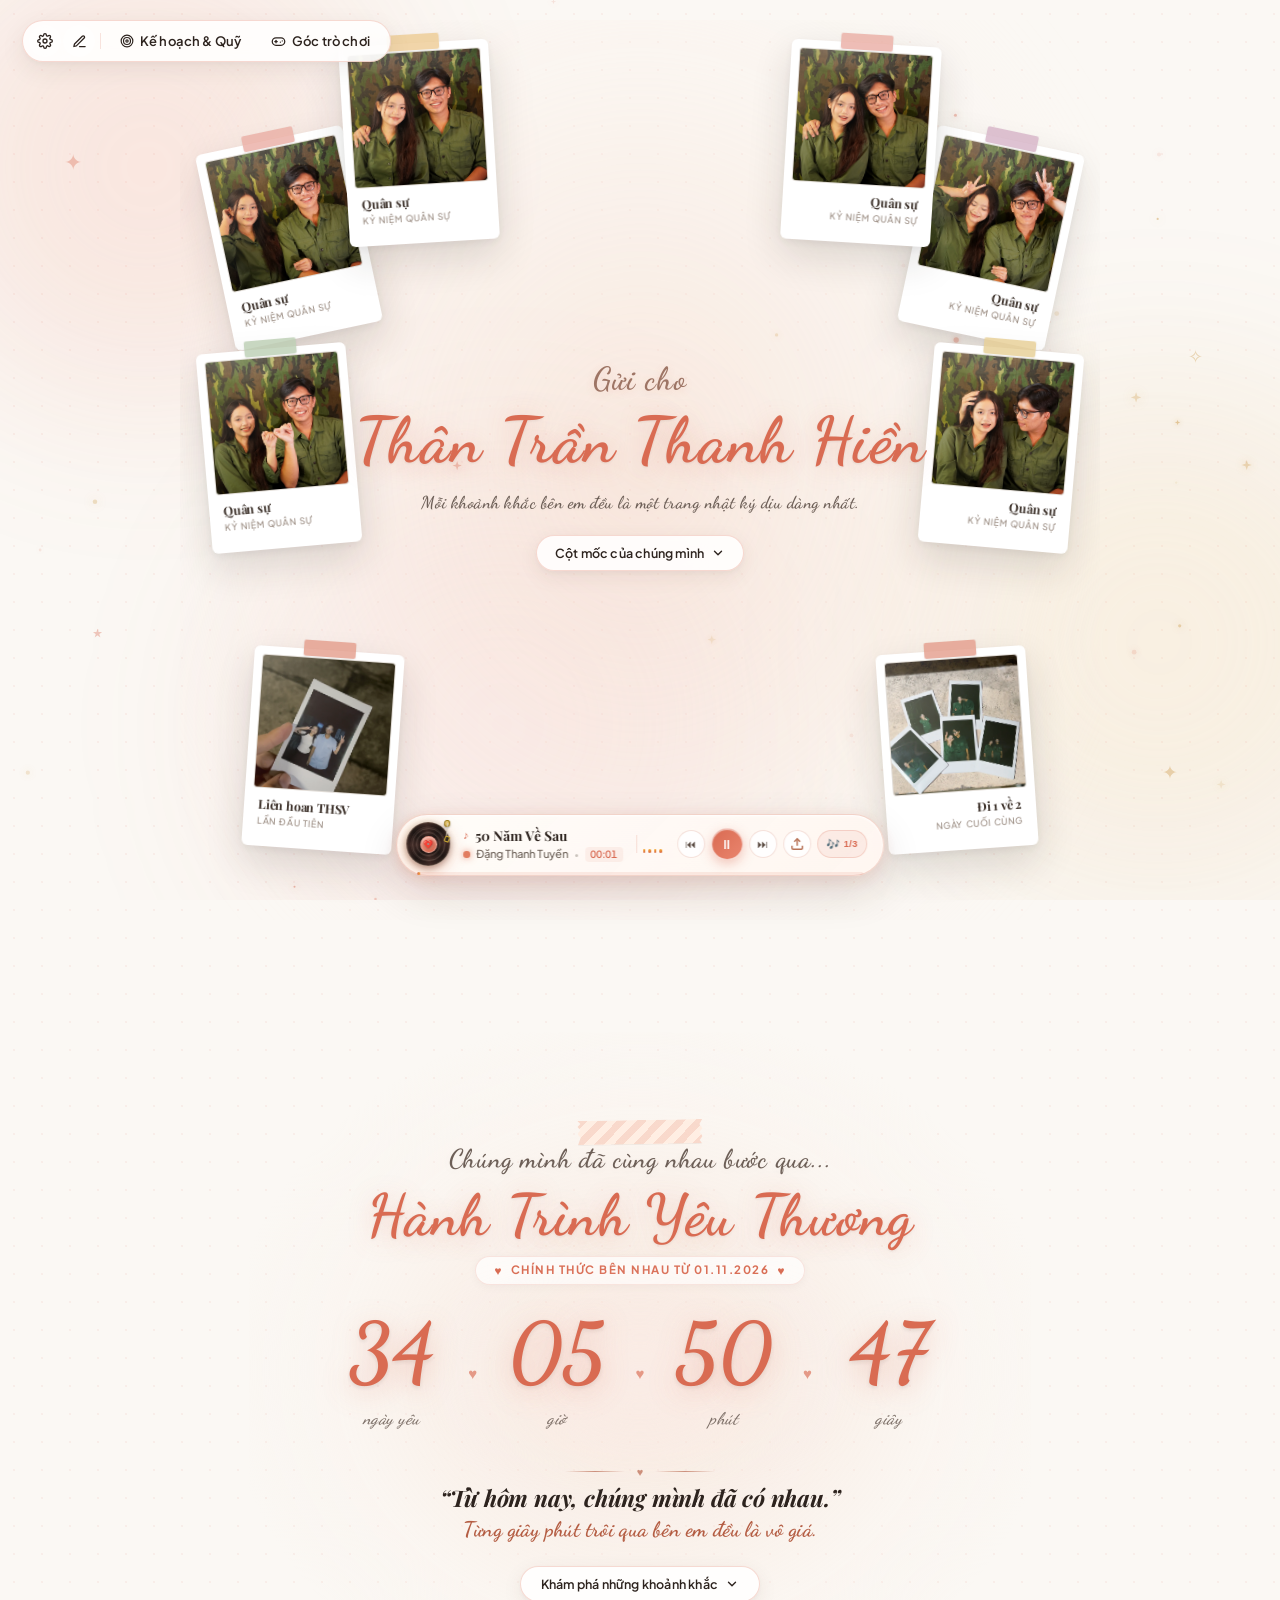
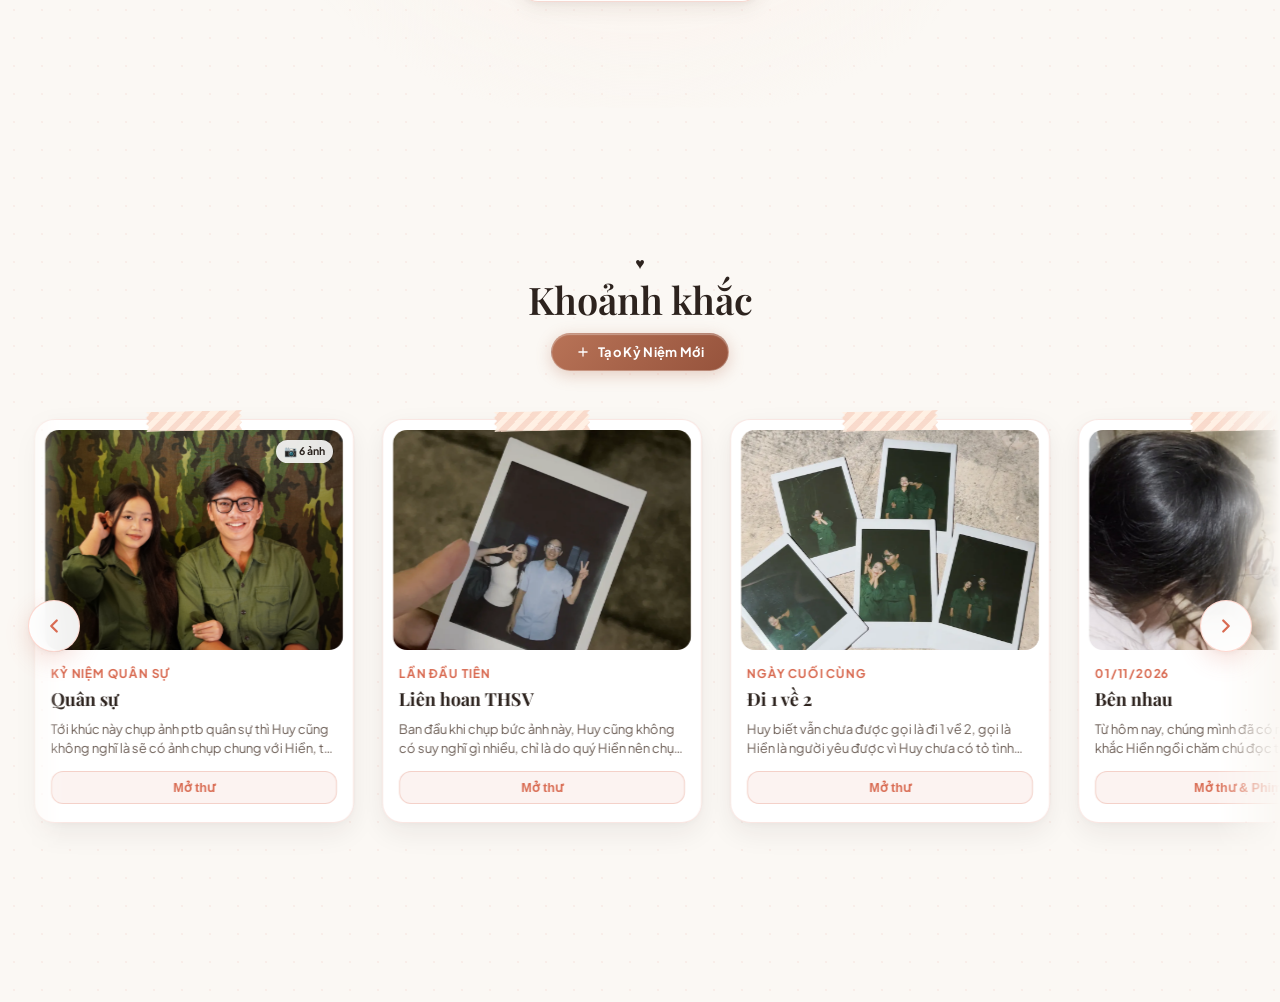
==== commit 5a0df484: "feat: Refine memory button typography, remove emoji clutter from memory editor and game setup modals" ====
--- a/index.html
+++ b/index.html
@@ -305,8 +305,8 @@
                 <h2 class="gallery-title">Khoảnh khắc</h2>
                 <div class="gallery-action-header-row">
                     <button class="btn-create-memory-action" id="btnOpenCreateMemory" type="button" title="Tự tạo kỷ niệm mới với theme thư có sẵn">
-                        <svg width="15" height="15" viewBox="0 0 24 24" fill="none" stroke="currentColor" stroke-width="2.5"><line x1="12" y1="5" x2="12" y2="19"></line><line x1="5" y1="12" x2="19" y2="12"></line></svg>
-                        <span>Tạo Kỷ Niệm Mới</span>
+                        <svg class="btn-create-plus-icon" width="14" height="14" viewBox="0 0 24 24" fill="none" stroke="currentColor" stroke-width="2.2" stroke-linecap="round"><line x1="12" y1="5" x2="12" y2="19"></line><line x1="5" y1="12" x2="19" y2="12"></line></svg>
+                        <span class="btn-create-mem-text">Tạo Kỷ Niệm Mới</span>
                     </button>
                 </div>
             </div>
@@ -560,7 +560,7 @@
                 </div>
                 <div class="editor-list-footer">
                     <button class="btn-restore-all-letters" id="btnRestoreAllLetters" type="button" title="Khôi phục lại nội dung ban đầu">
-                        ↺ Khôi phục toàn bộ thư gốc
+                        <span>Khôi phục toàn bộ thư gốc</span>
                     </button>
                 </div>
             </div>
--- a/css/style.css
+++ b/css/style.css
@@ -5385,41 +5385,50 @@
 
 .editor-btn-select-mem {
     align-self: flex-start;
-    padding: 4px 10px;
-    border-radius: 8px;
-    background: #b87357;
+    padding: 6px 15px;
+    border-radius: 999px;
+    background: rgba(184, 115, 87, 0.09);
+    color: #96533c;
+    border: 1px solid rgba(184, 115, 87, 0.32);
+    font-family: var(--font-sans);
+    font-size: 11px;
+    font-weight: 700;
+    letter-spacing: 0.3px;
+    cursor: pointer;
+    transition: all 0.22s ease;
+}
+
+.editor-btn-select-mem:hover {
+    background: linear-gradient(135deg, #b87357 0%, #96533c 100%);
     color: #ffffff;
-    font-size: 11.5px;
-    font-weight: 700;
-    border: none;
-    cursor: pointer;
-    transition: all 0.2s ease;
-}
-
-.editor-btn-select-mem:hover {
-    background: #a05a3f;
+    border-color: transparent;
     transform: translateY(-1px);
+    box-shadow: 0 4px 12px rgba(184, 115, 87, 0.28);
 }
 
 .editor-list-footer {
     display: flex;
     justify-content: flex-end;
-    padding-top: 10px;
-    border-top: 1px solid rgba(0, 0, 0, 0.06);
+    padding-top: 12px;
+    border-top: 1px solid rgba(184, 115, 87, 0.12);
 }
 
 .btn-restore-all-letters {
     background: transparent;
     border: none;
-    color: #a8a29e;
-    font-size: 12px;
+    color: #8c827a;
+    font-family: var(--font-sans);
+    font-size: 11.5px;
     font-weight: 600;
     cursor: pointer;
-    transition: color 0.2s ease;
+    padding: 6px 12px;
+    border-radius: 999px;
+    transition: all 0.2s ease;
 }
 
 .btn-restore-all-letters:hover {
-    color: #dc2626;
+    color: #96533c;
+    background: rgba(184, 115, 87, 0.08);
 }
 
 /* Form chỉnh sửa */
@@ -5584,24 +5593,41 @@
 .btn-create-memory-action {
     display: inline-flex;
     align-items: center;
+    justify-content: center;
     gap: 8px;
-    padding: 9px 22px;
+    padding: 10px 24px;
     border-radius: 999px;
     background: linear-gradient(135deg, #b87357 0%, #96533c 100%);
     color: #ffffff;
+    font-family: var(--font-sans);
     font-size: 13px;
-    font-weight: 800;
-    letter-spacing: 0.3px;
-    border: none;
+    font-weight: 700;
+    letter-spacing: 0.35px;
+    border: 1px solid rgba(255, 255, 255, 0.28);
     cursor: pointer;
-    box-shadow: 0 4px 16px rgba(184, 115, 87, 0.32);
-    transition: all 0.25s cubic-bezier(0.34, 1.56, 0.64, 1);
+    box-shadow: 0 4px 16px rgba(184, 115, 87, 0.32), inset 0 1px 1px rgba(255, 255, 255, 0.35);
+    transition: all 0.25s ease;
+}
+
+.btn-create-plus-icon {
+    flex-shrink: 0;
+    stroke: #ffffff;
+    transition: transform 0.25s ease;
+}
+
+.btn-create-mem-text {
+    font-family: var(--font-sans) !important;
+    font-weight: 700 !important;
 }
 
 .btn-create-memory-action:hover {
-    transform: translateY(-2px) scale(1.03);
-    box-shadow: 0 8px 24px rgba(184, 115, 87, 0.45);
-    background: linear-gradient(135deg, #c47c5f 0%, #a45a42 100%);
+    transform: translateY(-1.5px);
+    box-shadow: 0 7px 22px rgba(184, 115, 87, 0.42), inset 0 1px 1px rgba(255, 255, 255, 0.45);
+    background: linear-gradient(135deg, #c47c5f 0%, #a25c44 100%);
+}
+
+.btn-create-memory-action:hover .btn-create-plus-icon {
+    transform: rotate(90deg);
 }
 
 /* ========================================================
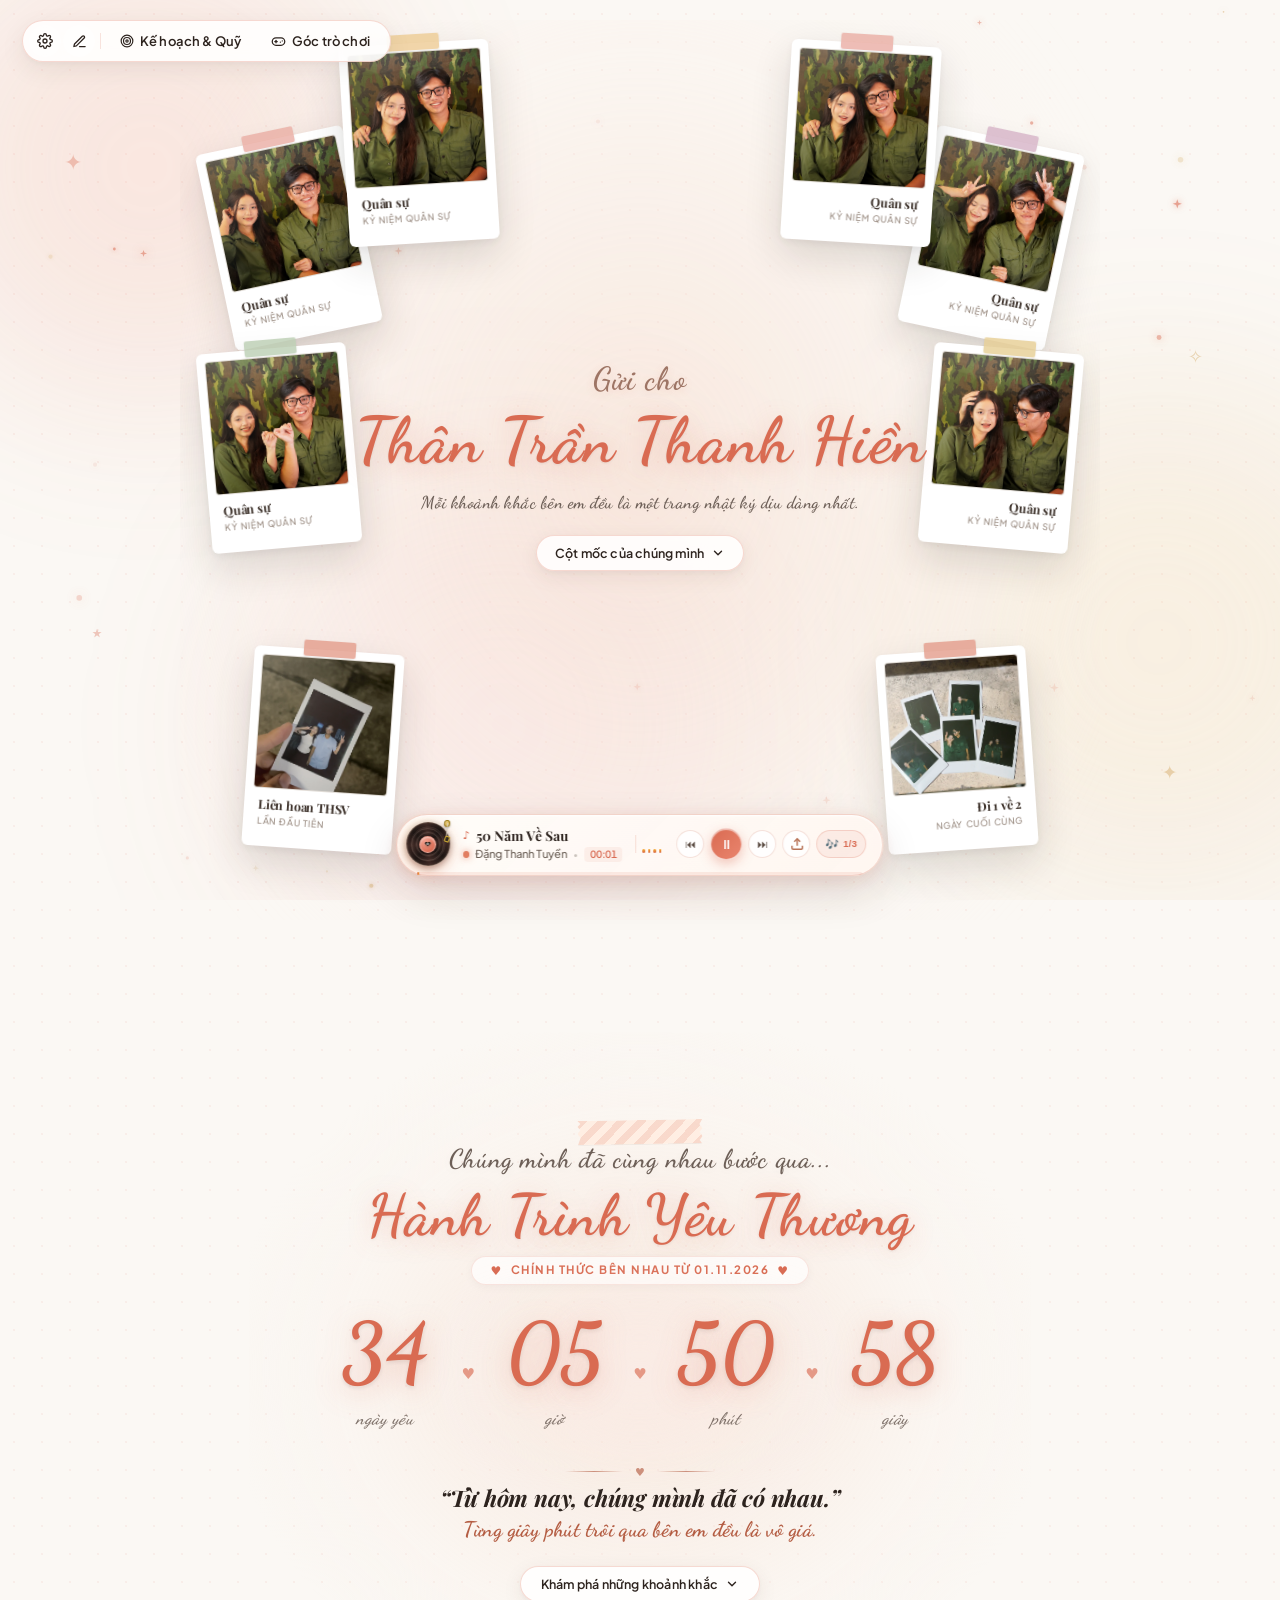
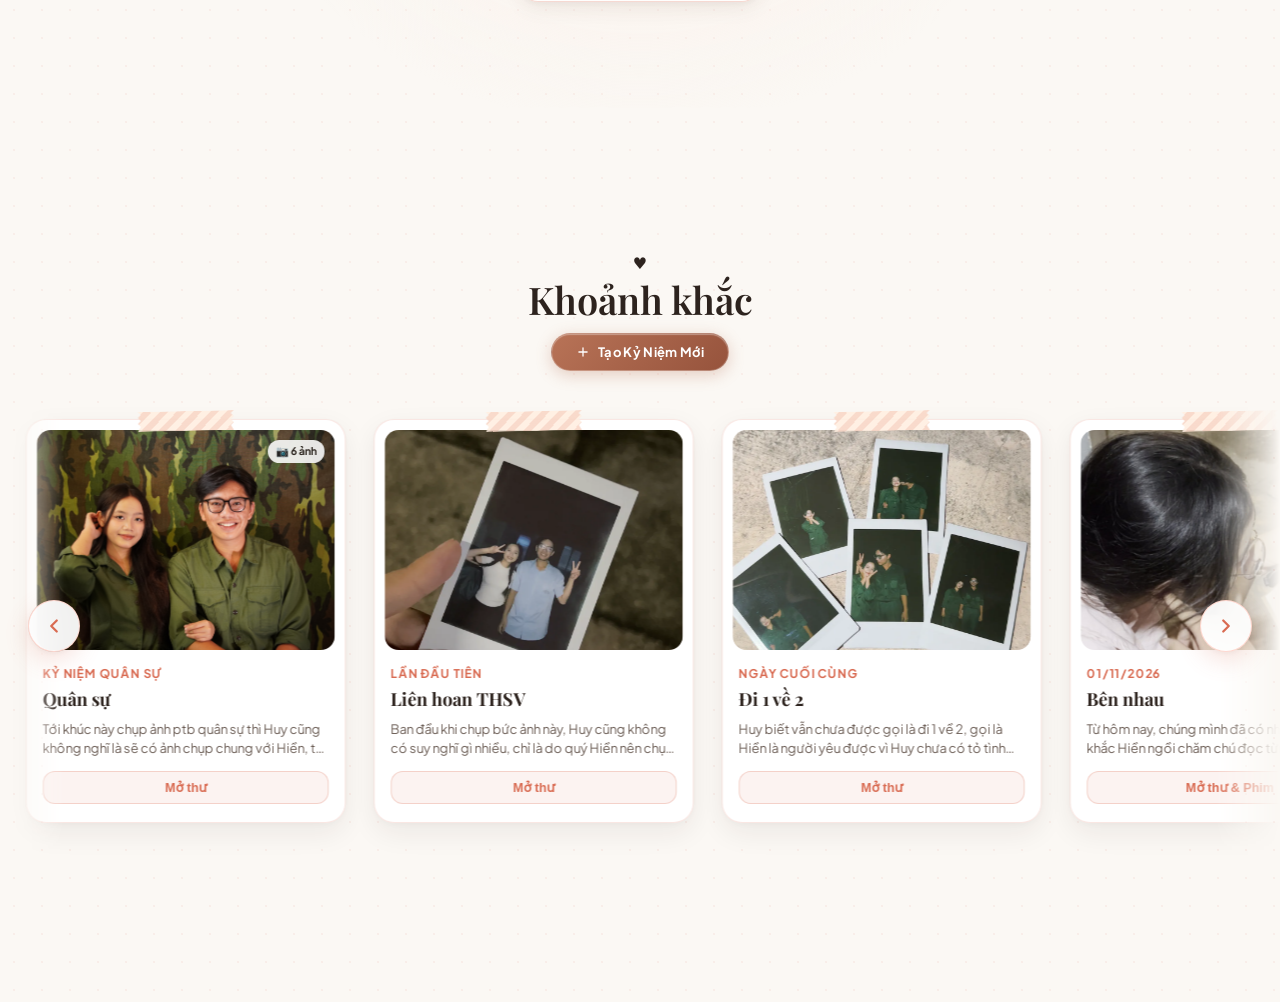
==== commit 2be0e7a7: "style: Comprehensive UI refinement across all games and pages - clean button themes, Vietnamese font" ====
--- a/index.html
+++ b/index.html
@@ -17,7 +17,7 @@
     <!-- Google Fonts: Dancing Script lãng mạn, Playfair Display & Plus Jakarta Sans -->
     <link rel="preconnect" href="https://fonts.googleapis.com">
     <link rel="preconnect" href="https://fonts.gstatic.com" crossorigin>
-    <link href="https://fonts.googleapis.com/css2?family=Dancing+Script:wght@600;700&family=Playfair+Display:ital,wght@0,500;0,600;1,400&family=Plus+Jakarta+Sans:wght@400;500;600;700&display=swap" rel="stylesheet">
+    <link href="https://fonts.googleapis.com/css2?family=Be+Vietnam+Pro:wght@400;500;600;700;800&family=Dancing+Script:wght@600;700&family=Playfair+Display:ital,wght@0,500;0,600;0,700;1,400&family=Plus+Jakarta+Sans:wght@400;500;600;700;800&display=swap" rel="stylesheet">
 
     <link rel="stylesheet" href="css/style.css?v=20261106">
     <script>
--- a/css/style.css
+++ b/css/style.css
@@ -20,7 +20,7 @@
     --shadow-soft: 0 6px 24px rgba(45, 35, 30, 0.05);
     --shadow-hover: 0 16px 40px rgba(45, 35, 30, 0.1);
     --font-serif: 'Playfair Display', Georgia, serif;
-    --font-sans: 'Plus Jakarta Sans', -apple-system, BlinkMacSystemFont, "Segoe UI", Roboto, sans-serif;
+    --font-sans: 'Plus Jakarta Sans', 'Be Vietnam Pro', system-ui, -apple-system, BlinkMacSystemFont, 'Segoe UI', Roboto, sans-serif;
     --radius-md: 18px;
     --radius-lg: 24px;
     --clock-card-bg: linear-gradient(135deg, rgba(255, 253, 250, 0.96) 0%, rgba(254, 246, 239, 0.94) 100%);
@@ -46,7 +46,7 @@
     --shadow-soft: 0 6px 24px rgba(45, 25, 35, 0.05);
     --shadow-hover: 0 16px 40px rgba(45, 25, 35, 0.1);
     --font-serif: 'Playfair Display', Georgia, serif;
-    --font-sans: 'Plus Jakarta Sans', -apple-system, BlinkMacSystemFont, "Segoe UI", Roboto, sans-serif;
+    --font-sans: 'Plus Jakarta Sans', 'Be Vietnam Pro', system-ui, -apple-system, BlinkMacSystemFont, 'Segoe UI', Roboto, sans-serif;
     --radius-md: 18px;
     --radius-lg: 24px;
     --clock-card-bg: linear-gradient(135deg, rgba(255, 252, 253, 0.96) 0%, rgba(253, 244, 246, 0.94) 100%);
@@ -72,7 +72,7 @@
     --shadow-soft: 0 6px 24px rgba(0, 0, 0, 0.35);
     --shadow-hover: 0 16px 40px rgba(0, 0, 0, 0.55);
     --font-serif: 'Playfair Display', Georgia, serif;
-    --font-sans: 'Plus Jakarta Sans', -apple-system, BlinkMacSystemFont, "Segoe UI", Roboto, sans-serif;
+    --font-sans: 'Plus Jakarta Sans', 'Be Vietnam Pro', system-ui, -apple-system, BlinkMacSystemFont, 'Segoe UI', Roboto, sans-serif;
     --radius-md: 18px;
     --radius-lg: 24px;
     --clock-card-bg: linear-gradient(135deg, rgba(28, 34, 58, 0.96) 0%, rgba(22, 27, 46, 0.94) 100%);
@@ -98,7 +98,7 @@
     --shadow-soft: 0 6px 24px rgba(45, 35, 20, 0.05);
     --shadow-hover: 0 16px 40px rgba(45, 35, 20, 0.1);
     --font-serif: 'Playfair Display', Georgia, serif;
-    --font-sans: 'Plus Jakarta Sans', -apple-system, BlinkMacSystemFont, "Segoe UI", Roboto, sans-serif;
+    --font-sans: 'Plus Jakarta Sans', 'Be Vietnam Pro', system-ui, -apple-system, BlinkMacSystemFont, 'Segoe UI', Roboto, sans-serif;
     --radius-md: 18px;
     --radius-lg: 24px;
     --clock-card-bg: linear-gradient(135deg, rgba(255, 252, 248, 0.96) 0%, rgba(253, 246, 237, 0.94) 100%);
@@ -124,7 +124,7 @@
     --shadow-soft: 0 6px 24px rgba(45, 20, 35, 0.05);
     --shadow-hover: 0 16px 40px rgba(45, 20, 35, 0.1);
     --font-serif: 'Playfair Display', Georgia, serif;
-    --font-sans: 'Plus Jakarta Sans', -apple-system, BlinkMacSystemFont, "Segoe UI", Roboto, sans-serif;
+    --font-sans: 'Plus Jakarta Sans', 'Be Vietnam Pro', system-ui, -apple-system, BlinkMacSystemFont, 'Segoe UI', Roboto, sans-serif;
     --radius-md: 18px;
     --radius-lg: 24px;
     --clock-card-bg: linear-gradient(135deg, rgba(255, 252, 254, 0.96) 0%, rgba(254, 244, 249, 0.94) 100%);
@@ -150,7 +150,7 @@
     --shadow-soft: 0 6px 24px rgba(20, 40, 45, 0.05);
     --shadow-hover: 0 16px 40px rgba(20, 40, 45, 0.1);
     --font-serif: 'Playfair Display', Georgia, serif;
-    --font-sans: 'Plus Jakarta Sans', -apple-system, BlinkMacSystemFont, "Segoe UI", Roboto, sans-serif;
+    --font-sans: 'Plus Jakarta Sans', 'Be Vietnam Pro', system-ui, -apple-system, BlinkMacSystemFont, 'Segoe UI', Roboto, sans-serif;
     --radius-md: 18px;
     --radius-lg: 24px;
     --clock-card-bg: linear-gradient(135deg, rgba(252, 255, 255, 0.96) 0%, rgba(242, 250, 250, 0.94) 100%);
@@ -176,7 +176,7 @@
     --shadow-soft: 0 6px 24px rgba(25, 45, 20, 0.05);
     --shadow-hover: 0 16px 40px rgba(25, 45, 20, 0.1);
     --font-serif: 'Playfair Display', Georgia, serif;
-    --font-sans: 'Plus Jakarta Sans', -apple-system, BlinkMacSystemFont, "Segoe UI", Roboto, sans-serif;
+    --font-sans: 'Plus Jakarta Sans', 'Be Vietnam Pro', system-ui, -apple-system, BlinkMacSystemFont, 'Segoe UI', Roboto, sans-serif;
     --radius-md: 18px;
     --radius-lg: 24px;
     --clock-card-bg: linear-gradient(135deg, rgba(253, 255, 251, 0.96) 0%, rgba(245, 250, 241, 0.94) 100%);
@@ -202,7 +202,7 @@
     --shadow-soft: 0 6px 24px rgba(45, 20, 25, 0.05);
     --shadow-hover: 0 16px 40px rgba(45, 20, 25, 0.1);
     --font-serif: 'Playfair Display', Georgia, serif;
-    --font-sans: 'Plus Jakarta Sans', -apple-system, BlinkMacSystemFont, "Segoe UI", Roboto, sans-serif;
+    --font-sans: 'Plus Jakarta Sans', 'Be Vietnam Pro', system-ui, -apple-system, BlinkMacSystemFont, 'Segoe UI', Roboto, sans-serif;
     --radius-md: 18px;
     --radius-lg: 24px;
     --clock-card-bg: linear-gradient(135deg, rgba(255, 252, 253, 0.96) 0%, rgba(254, 243, 246, 0.94) 100%);
@@ -228,7 +228,7 @@
     --shadow-soft: 0 6px 24px rgba(45, 30, 20, 0.05);
     --shadow-hover: 0 16px 40px rgba(45, 30, 20, 0.1);
     --font-serif: 'Playfair Display', Georgia, serif;
-    --font-sans: 'Plus Jakarta Sans', -apple-system, BlinkMacSystemFont, "Segoe UI", Roboto, sans-serif;
+    --font-sans: 'Plus Jakarta Sans', 'Be Vietnam Pro', system-ui, -apple-system, BlinkMacSystemFont, 'Segoe UI', Roboto, sans-serif;
     --radius-md: 18px;
     --radius-lg: 24px;
     --clock-card-bg: linear-gradient(135deg, rgba(255, 253, 250, 0.96) 0%, rgba(251, 245, 238, 0.94) 100%);
@@ -254,7 +254,7 @@
     --shadow-soft: 0 6px 24px rgba(35, 20, 45, 0.05);
     --shadow-hover: 0 16px 40px rgba(35, 20, 45, 0.1);
     --font-serif: 'Playfair Display', Georgia, serif;
-    --font-sans: 'Plus Jakarta Sans', -apple-system, BlinkMacSystemFont, "Segoe UI", Roboto, sans-serif;
+    --font-sans: 'Plus Jakarta Sans', 'Be Vietnam Pro', system-ui, -apple-system, BlinkMacSystemFont, 'Segoe UI', Roboto, sans-serif;
     --radius-md: 18px;
     --radius-lg: 24px;
     --clock-card-bg: linear-gradient(135deg, rgba(254, 252, 255, 0.96) 0%, rgba(248, 244, 253, 0.94) 100%);
@@ -280,7 +280,7 @@
     --shadow-soft: 0 6px 24px rgba(45, 25, 20, 0.05);
     --shadow-hover: 0 16px 40px rgba(45, 25, 20, 0.1);
     --font-serif: 'Playfair Display', Georgia, serif;
-    --font-sans: 'Plus Jakarta Sans', -apple-system, BlinkMacSystemFont, "Segoe UI", Roboto, sans-serif;
+    --font-sans: 'Plus Jakarta Sans', 'Be Vietnam Pro', system-ui, -apple-system, BlinkMacSystemFont, 'Segoe UI', Roboto, sans-serif;
     --radius-md: 18px;
     --radius-lg: 24px;
     --clock-card-bg: linear-gradient(135deg, rgba(255, 253, 251, 0.96) 0%, rgba(255, 247, 242, 0.94) 100%);
@@ -306,7 +306,7 @@
     --shadow-soft: 0 6px 24px rgba(0, 0, 0, 0.35);
     --shadow-hover: 0 16px 40px rgba(0, 0, 0, 0.55);
     --font-serif: 'Playfair Display', Georgia, serif;
-    --font-sans: 'Plus Jakarta Sans', -apple-system, BlinkMacSystemFont, "Segoe UI", Roboto, sans-serif;
+    --font-sans: 'Plus Jakarta Sans', 'Be Vietnam Pro', system-ui, -apple-system, BlinkMacSystemFont, 'Segoe UI', Roboto, sans-serif;
     --radius-md: 18px;
     --radius-lg: 24px;
     --clock-card-bg: linear-gradient(135deg, rgba(17, 29, 49, 0.96) 0%, rgba(13, 22, 38, 0.94) 100%);
@@ -6220,3 +6220,49 @@
     border: 2px solid #58674d !important;
     color: #2b3325 !important;
 }
+
+
+/* ========================================================
+   TỐI ƯU HÓA HIỆU NĂNG CHO TOÀN BỘ WEBSITE (60-120FPS SMOOTH)
+   ======================================================== */
+.vinyl-disk {
+    will-change: transform;
+    transform: translateZ(0);
+    backface-visibility: hidden;
+}
+
+.vinyl-arm {
+    will-change: transform;
+    transform: translateZ(0);
+}
+
+.gallery-track {
+    will-change: transform;
+    transform: translateZ(0);
+}
+
+.gallery-slide {
+    transform: translateZ(0);
+    backface-visibility: hidden;
+}
+
+.letter-modal-card,
+.music-modal-card {
+    will-change: transform, opacity;
+    transform: translateZ(0);
+    backface-visibility: hidden;
+}
+
+.editor-modal-card {
+    will-change: transform, opacity;
+    transform: translateZ(0);
+    backface-visibility: hidden;
+}
+
+/* Tối ưu hoá smooth scroll toàn cục */
+html {
+    scroll-behavior: smooth;
+    -webkit-font-smoothing: antialiased;
+    -moz-osx-font-smoothing: grayscale;
+    text-rendering: optimizeLegibility;
+}
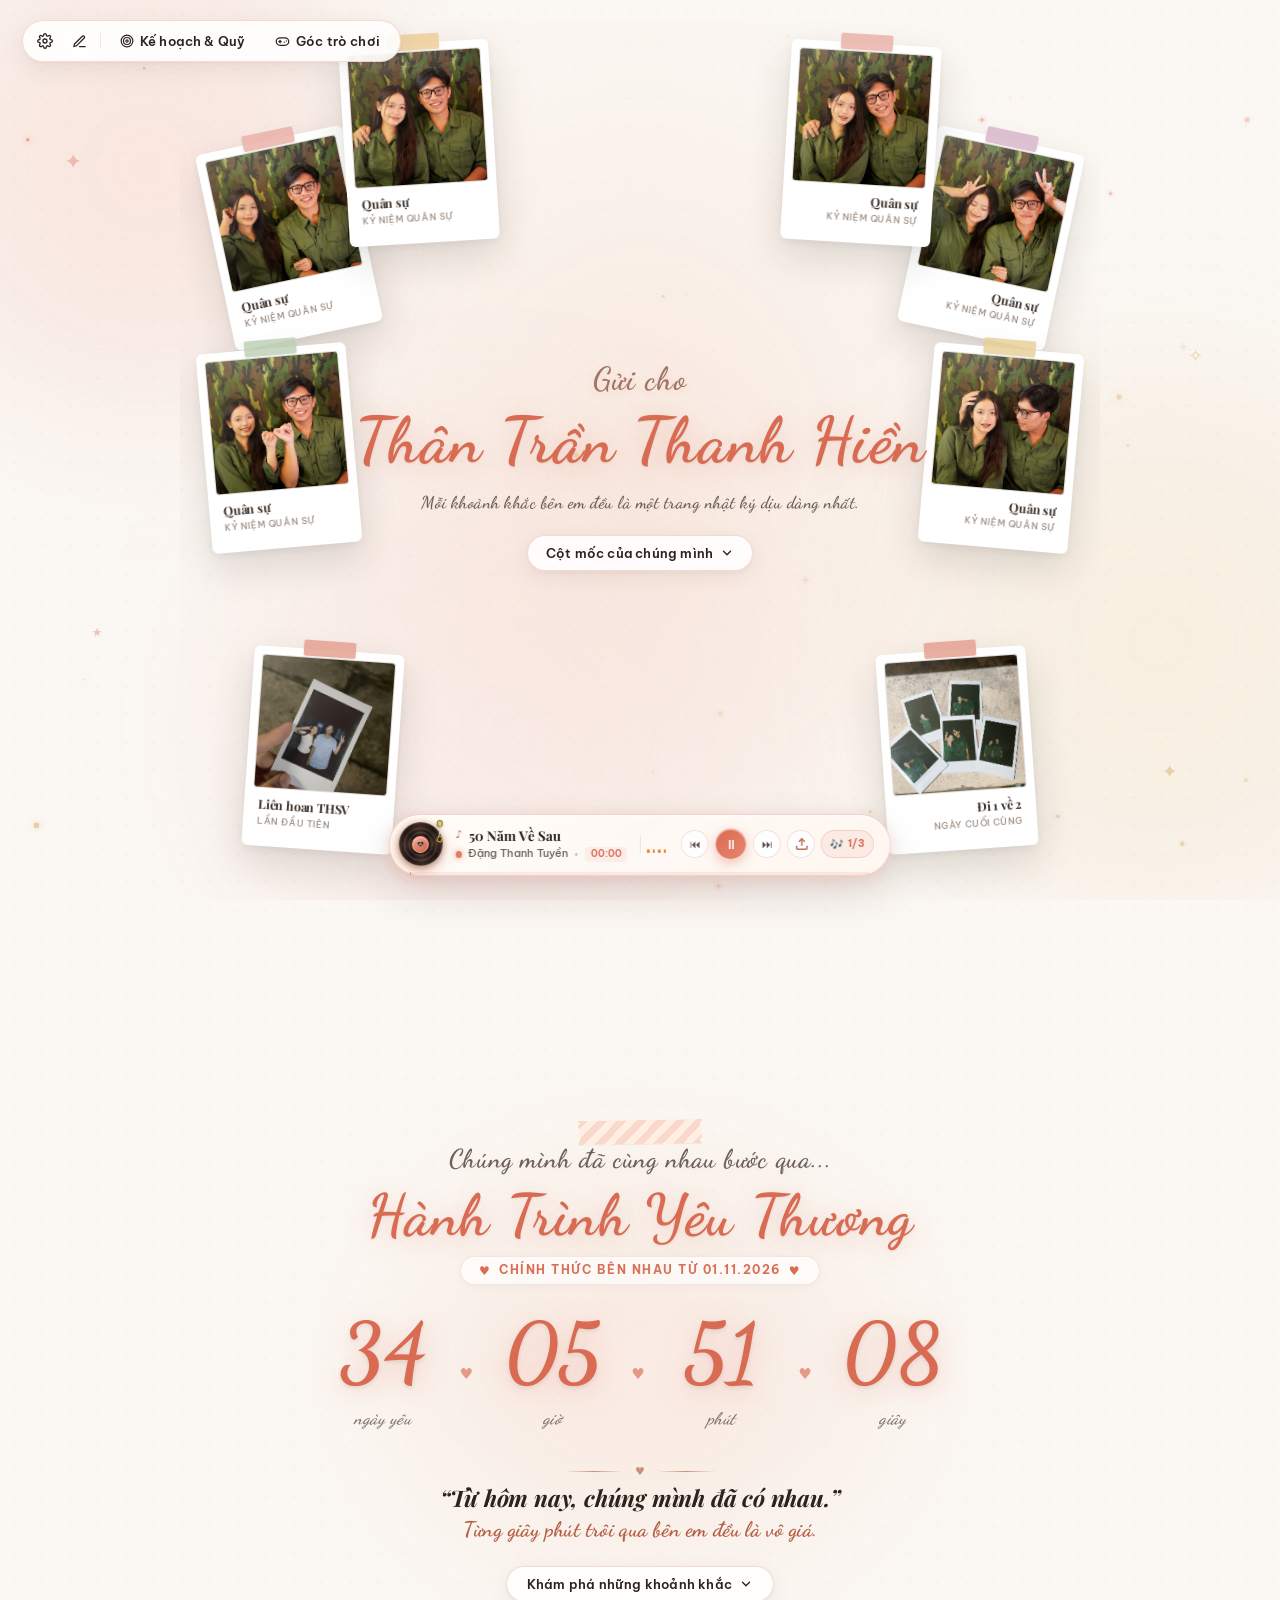
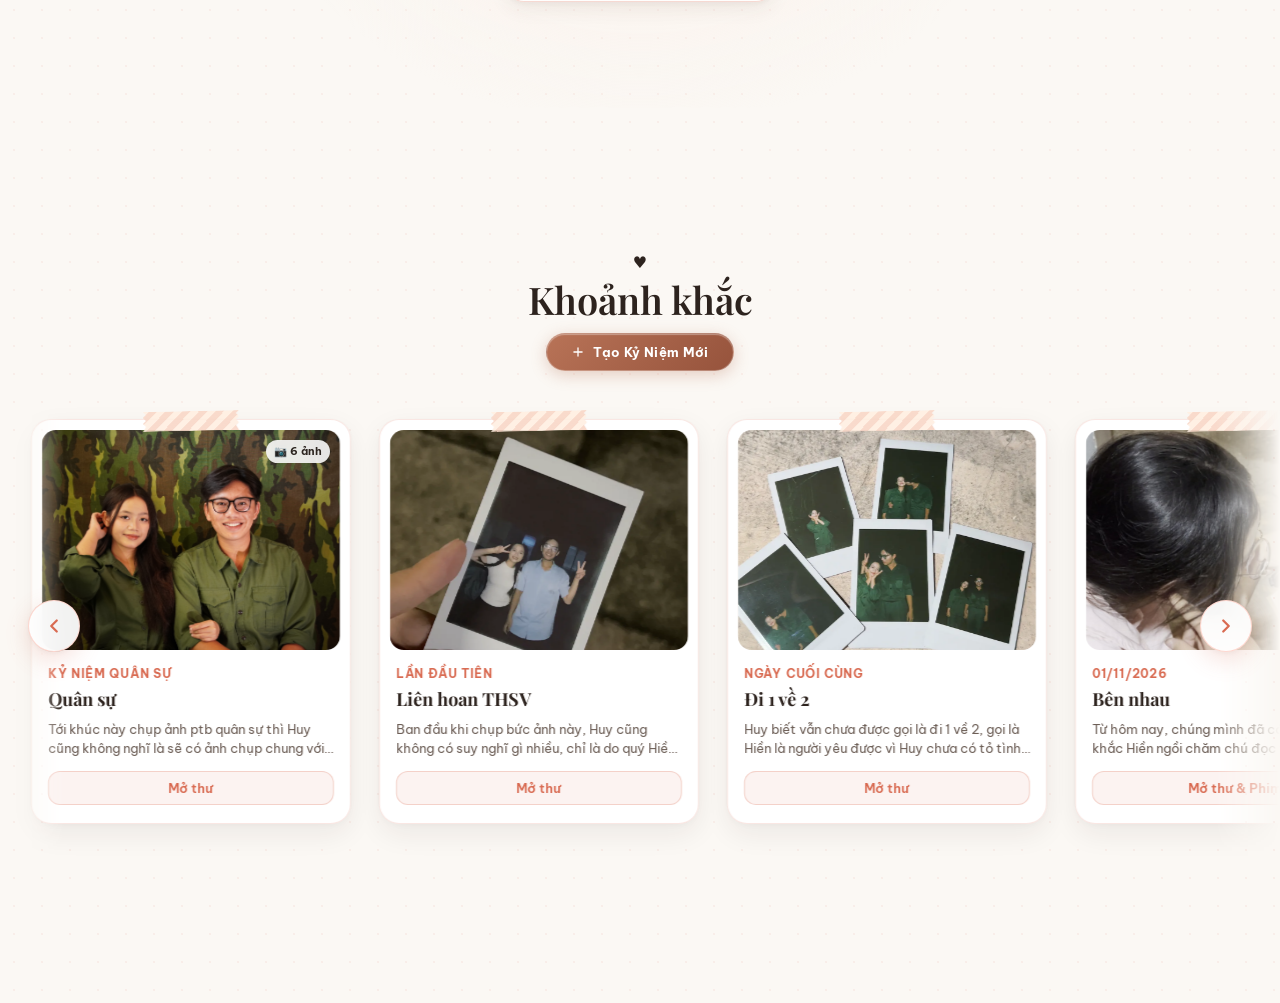
==== commit f60fe563: "feat: Custom luxury chess board, redesign goals & savings page, harmonize all Vietnamese typography" ====
--- a/index.html
+++ b/index.html
@@ -17,7 +17,7 @@
     <!-- Google Fonts: Dancing Script lãng mạn, Playfair Display & Plus Jakarta Sans -->
     <link rel="preconnect" href="https://fonts.googleapis.com">
     <link rel="preconnect" href="https://fonts.gstatic.com" crossorigin>
-    <link href="https://fonts.googleapis.com/css2?family=Be+Vietnam+Pro:wght@400;500;600;700;800&family=Dancing+Script:wght@600;700&family=Playfair+Display:ital,wght@0,500;0,600;0,700;1,400&family=Plus+Jakarta+Sans:wght@400;500;600;700;800&display=swap" rel="stylesheet">
+    <link href="https://fonts.googleapis.com/css2?family=Be+Vietnam+Pro:ital,wght@0,300;0,400;0,500;0,600;0,700;0,800;0,900;1,400;1,600;1,700&family=Dancing+Script:wght@600;700&family=Lora:ital,wght@0,400;0,500;0,600;0,700;1,400;1,600&family=Playfair+Display:ital,wght@0,600;0,700;0,800;1,600&family=Plus+Jakarta+Sans:ital,wght@0,400;0,500;0,600;0,700;0,800;1,400;1,600&display=swap" rel="stylesheet">
 
     <link rel="stylesheet" href="css/style.css?v=20261106">
     <script>
--- a/css/style.css
+++ b/css/style.css
@@ -1,3 +1,6 @@
+button, input, select, textarea {
+    font-family: inherit;
+}
 /* ========================================================
    THEME KỶ NIỆM ẤM ÁP - DÒNG THỜI GIAN CUỘN DỌC
    (Vertical Storytelling Timeline + Carousel Nhiều Ảnh + Địa Điểm + Tên Bài Nhạc)
@@ -19,8 +22,8 @@
     --dot-color: rgba(217, 107, 82, 0.07);
     --shadow-soft: 0 6px 24px rgba(45, 35, 30, 0.05);
     --shadow-hover: 0 16px 40px rgba(45, 35, 30, 0.1);
-    --font-serif: 'Playfair Display', Georgia, serif;
-    --font-sans: 'Plus Jakarta Sans', 'Be Vietnam Pro', system-ui, -apple-system, BlinkMacSystemFont, 'Segoe UI', Roboto, sans-serif;
+    --font-serif: 'Playfair Display', 'Lora', 'Be Vietnam Pro', Georgia, serif;
+    --font-sans: 'Be Vietnam Pro', 'Plus Jakarta Sans', system-ui, -apple-system, BlinkMacSystemFont, 'Segoe UI', Roboto, sans-serif;
     --radius-md: 18px;
     --radius-lg: 24px;
     --clock-card-bg: linear-gradient(135deg, rgba(255, 253, 250, 0.96) 0%, rgba(254, 246, 239, 0.94) 100%);
@@ -45,8 +48,8 @@
     --dot-color: rgba(200, 107, 133, 0.07);
     --shadow-soft: 0 6px 24px rgba(45, 25, 35, 0.05);
     --shadow-hover: 0 16px 40px rgba(45, 25, 35, 0.1);
-    --font-serif: 'Playfair Display', Georgia, serif;
-    --font-sans: 'Plus Jakarta Sans', 'Be Vietnam Pro', system-ui, -apple-system, BlinkMacSystemFont, 'Segoe UI', Roboto, sans-serif;
+    --font-serif: 'Playfair Display', 'Lora', 'Be Vietnam Pro', Georgia, serif;
+    --font-sans: 'Be Vietnam Pro', 'Plus Jakarta Sans', system-ui, -apple-system, BlinkMacSystemFont, 'Segoe UI', Roboto, sans-serif;
     --radius-md: 18px;
     --radius-lg: 24px;
     --clock-card-bg: linear-gradient(135deg, rgba(255, 252, 253, 0.96) 0%, rgba(253, 244, 246, 0.94) 100%);
@@ -71,8 +74,8 @@
     --dot-color: rgba(167, 139, 250, 0.12);
     --shadow-soft: 0 6px 24px rgba(0, 0, 0, 0.35);
     --shadow-hover: 0 16px 40px rgba(0, 0, 0, 0.55);
-    --font-serif: 'Playfair Display', Georgia, serif;
-    --font-sans: 'Plus Jakarta Sans', 'Be Vietnam Pro', system-ui, -apple-system, BlinkMacSystemFont, 'Segoe UI', Roboto, sans-serif;
+    --font-serif: 'Playfair Display', 'Lora', 'Be Vietnam Pro', Georgia, serif;
+    --font-sans: 'Be Vietnam Pro', 'Plus Jakarta Sans', system-ui, -apple-system, BlinkMacSystemFont, 'Segoe UI', Roboto, sans-serif;
     --radius-md: 18px;
     --radius-lg: 24px;
     --clock-card-bg: linear-gradient(135deg, rgba(28, 34, 58, 0.96) 0%, rgba(22, 27, 46, 0.94) 100%);
@@ -97,8 +100,8 @@
     --dot-color: rgba(194, 120, 53, 0.07);
     --shadow-soft: 0 6px 24px rgba(45, 35, 20, 0.05);
     --shadow-hover: 0 16px 40px rgba(45, 35, 20, 0.1);
-    --font-serif: 'Playfair Display', Georgia, serif;
-    --font-sans: 'Plus Jakarta Sans', 'Be Vietnam Pro', system-ui, -apple-system, BlinkMacSystemFont, 'Segoe UI', Roboto, sans-serif;
+    --font-serif: 'Playfair Display', 'Lora', 'Be Vietnam Pro', Georgia, serif;
+    --font-sans: 'Be Vietnam Pro', 'Plus Jakarta Sans', system-ui, -apple-system, BlinkMacSystemFont, 'Segoe UI', Roboto, sans-serif;
     --radius-md: 18px;
     --radius-lg: 24px;
     --clock-card-bg: linear-gradient(135deg, rgba(255, 252, 248, 0.96) 0%, rgba(253, 246, 237, 0.94) 100%);
@@ -123,8 +126,8 @@
     --dot-color: rgba(236, 72, 153, 0.07);
     --shadow-soft: 0 6px 24px rgba(45, 20, 35, 0.05);
     --shadow-hover: 0 16px 40px rgba(45, 20, 35, 0.1);
-    --font-serif: 'Playfair Display', Georgia, serif;
-    --font-sans: 'Plus Jakarta Sans', 'Be Vietnam Pro', system-ui, -apple-system, BlinkMacSystemFont, 'Segoe UI', Roboto, sans-serif;
+    --font-serif: 'Playfair Display', 'Lora', 'Be Vietnam Pro', Georgia, serif;
+    --font-sans: 'Be Vietnam Pro', 'Plus Jakarta Sans', system-ui, -apple-system, BlinkMacSystemFont, 'Segoe UI', Roboto, sans-serif;
     --radius-md: 18px;
     --radius-lg: 24px;
     --clock-card-bg: linear-gradient(135deg, rgba(255, 252, 254, 0.96) 0%, rgba(254, 244, 249, 0.94) 100%);
@@ -149,8 +152,8 @@
     --dot-color: rgba(42, 157, 143, 0.07);
     --shadow-soft: 0 6px 24px rgba(20, 40, 45, 0.05);
     --shadow-hover: 0 16px 40px rgba(20, 40, 45, 0.1);
-    --font-serif: 'Playfair Display', Georgia, serif;
-    --font-sans: 'Plus Jakarta Sans', 'Be Vietnam Pro', system-ui, -apple-system, BlinkMacSystemFont, 'Segoe UI', Roboto, sans-serif;
+    --font-serif: 'Playfair Display', 'Lora', 'Be Vietnam Pro', Georgia, serif;
+    --font-sans: 'Be Vietnam Pro', 'Plus Jakarta Sans', system-ui, -apple-system, BlinkMacSystemFont, 'Segoe UI', Roboto, sans-serif;
     --radius-md: 18px;
     --radius-lg: 24px;
     --clock-card-bg: linear-gradient(135deg, rgba(252, 255, 255, 0.96) 0%, rgba(242, 250, 250, 0.94) 100%);
@@ -175,8 +178,8 @@
     --dot-color: rgba(85, 139, 47, 0.07);
     --shadow-soft: 0 6px 24px rgba(25, 45, 20, 0.05);
     --shadow-hover: 0 16px 40px rgba(25, 45, 20, 0.1);
-    --font-serif: 'Playfair Display', Georgia, serif;
-    --font-sans: 'Plus Jakarta Sans', 'Be Vietnam Pro', system-ui, -apple-system, BlinkMacSystemFont, 'Segoe UI', Roboto, sans-serif;
+    --font-serif: 'Playfair Display', 'Lora', 'Be Vietnam Pro', Georgia, serif;
+    --font-sans: 'Be Vietnam Pro', 'Plus Jakarta Sans', system-ui, -apple-system, BlinkMacSystemFont, 'Segoe UI', Roboto, sans-serif;
     --radius-md: 18px;
     --radius-lg: 24px;
     --clock-card-bg: linear-gradient(135deg, rgba(253, 255, 251, 0.96) 0%, rgba(245, 250, 241, 0.94) 100%);
@@ -201,8 +204,8 @@
     --dot-color: rgba(159, 18, 57, 0.07);
     --shadow-soft: 0 6px 24px rgba(45, 20, 25, 0.05);
     --shadow-hover: 0 16px 40px rgba(45, 20, 25, 0.1);
-    --font-serif: 'Playfair Display', Georgia, serif;
-    --font-sans: 'Plus Jakarta Sans', 'Be Vietnam Pro', system-ui, -apple-system, BlinkMacSystemFont, 'Segoe UI', Roboto, sans-serif;
+    --font-serif: 'Playfair Display', 'Lora', 'Be Vietnam Pro', Georgia, serif;
+    --font-sans: 'Be Vietnam Pro', 'Plus Jakarta Sans', system-ui, -apple-system, BlinkMacSystemFont, 'Segoe UI', Roboto, sans-serif;
     --radius-md: 18px;
     --radius-lg: 24px;
     --clock-card-bg: linear-gradient(135deg, rgba(255, 252, 253, 0.96) 0%, rgba(254, 243, 246, 0.94) 100%);
@@ -227,8 +230,8 @@
     --dot-color: rgba(130, 77, 40, 0.07);
     --shadow-soft: 0 6px 24px rgba(45, 30, 20, 0.05);
     --shadow-hover: 0 16px 40px rgba(45, 30, 20, 0.1);
-    --font-serif: 'Playfair Display', Georgia, serif;
-    --font-sans: 'Plus Jakarta Sans', 'Be Vietnam Pro', system-ui, -apple-system, BlinkMacSystemFont, 'Segoe UI', Roboto, sans-serif;
+    --font-serif: 'Playfair Display', 'Lora', 'Be Vietnam Pro', Georgia, serif;
+    --font-sans: 'Be Vietnam Pro', 'Plus Jakarta Sans', system-ui, -apple-system, BlinkMacSystemFont, 'Segoe UI', Roboto, sans-serif;
     --radius-md: 18px;
     --radius-lg: 24px;
     --clock-card-bg: linear-gradient(135deg, rgba(255, 253, 250, 0.96) 0%, rgba(251, 245, 238, 0.94) 100%);
@@ -253,8 +256,8 @@
     --dot-color: rgba(139, 92, 246, 0.07);
     --shadow-soft: 0 6px 24px rgba(35, 20, 45, 0.05);
     --shadow-hover: 0 16px 40px rgba(35, 20, 45, 0.1);
-    --font-serif: 'Playfair Display', Georgia, serif;
-    --font-sans: 'Plus Jakarta Sans', 'Be Vietnam Pro', system-ui, -apple-system, BlinkMacSystemFont, 'Segoe UI', Roboto, sans-serif;
+    --font-serif: 'Playfair Display', 'Lora', 'Be Vietnam Pro', Georgia, serif;
+    --font-sans: 'Be Vietnam Pro', 'Plus Jakarta Sans', system-ui, -apple-system, BlinkMacSystemFont, 'Segoe UI', Roboto, sans-serif;
     --radius-md: 18px;
     --radius-lg: 24px;
     --clock-card-bg: linear-gradient(135deg, rgba(254, 252, 255, 0.96) 0%, rgba(248, 244, 253, 0.94) 100%);
@@ -279,8 +282,8 @@
     --dot-color: rgba(244, 106, 56, 0.07);
     --shadow-soft: 0 6px 24px rgba(45, 25, 20, 0.05);
     --shadow-hover: 0 16px 40px rgba(45, 25, 20, 0.1);
-    --font-serif: 'Playfair Display', Georgia, serif;
-    --font-sans: 'Plus Jakarta Sans', 'Be Vietnam Pro', system-ui, -apple-system, BlinkMacSystemFont, 'Segoe UI', Roboto, sans-serif;
+    --font-serif: 'Playfair Display', 'Lora', 'Be Vietnam Pro', Georgia, serif;
+    --font-sans: 'Be Vietnam Pro', 'Plus Jakarta Sans', system-ui, -apple-system, BlinkMacSystemFont, 'Segoe UI', Roboto, sans-serif;
     --radius-md: 18px;
     --radius-lg: 24px;
     --clock-card-bg: linear-gradient(135deg, rgba(255, 253, 251, 0.96) 0%, rgba(255, 247, 242, 0.94) 100%);
@@ -305,8 +308,8 @@
     --dot-color: rgba(56, 189, 248, 0.12);
     --shadow-soft: 0 6px 24px rgba(0, 0, 0, 0.35);
     --shadow-hover: 0 16px 40px rgba(0, 0, 0, 0.55);
-    --font-serif: 'Playfair Display', Georgia, serif;
-    --font-sans: 'Plus Jakarta Sans', 'Be Vietnam Pro', system-ui, -apple-system, BlinkMacSystemFont, 'Segoe UI', Roboto, sans-serif;
+    --font-serif: 'Playfair Display', 'Lora', 'Be Vietnam Pro', Georgia, serif;
+    --font-sans: 'Be Vietnam Pro', 'Plus Jakarta Sans', system-ui, -apple-system, BlinkMacSystemFont, 'Segoe UI', Roboto, sans-serif;
     --radius-md: 18px;
     --radius-lg: 24px;
     --clock-card-bg: linear-gradient(135deg, rgba(17, 29, 49, 0.96) 0%, rgba(13, 22, 38, 0.94) 100%);
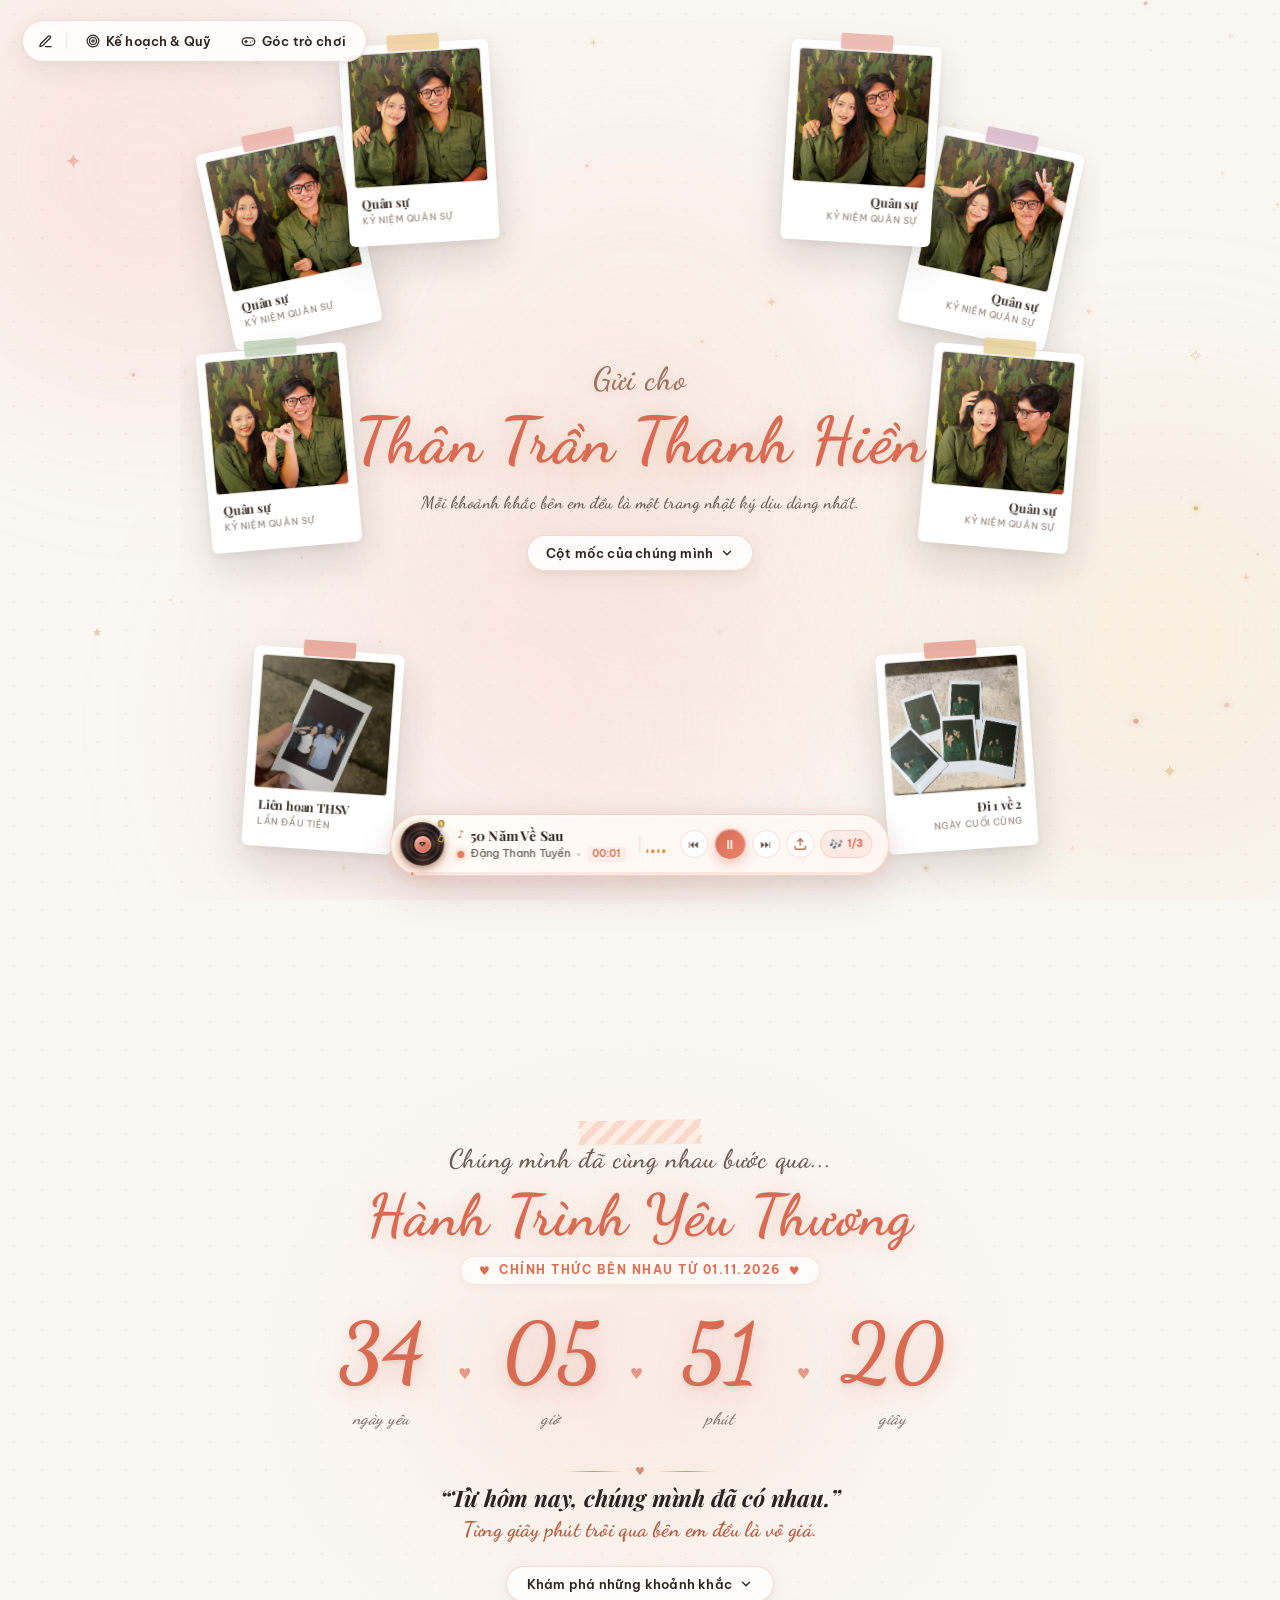
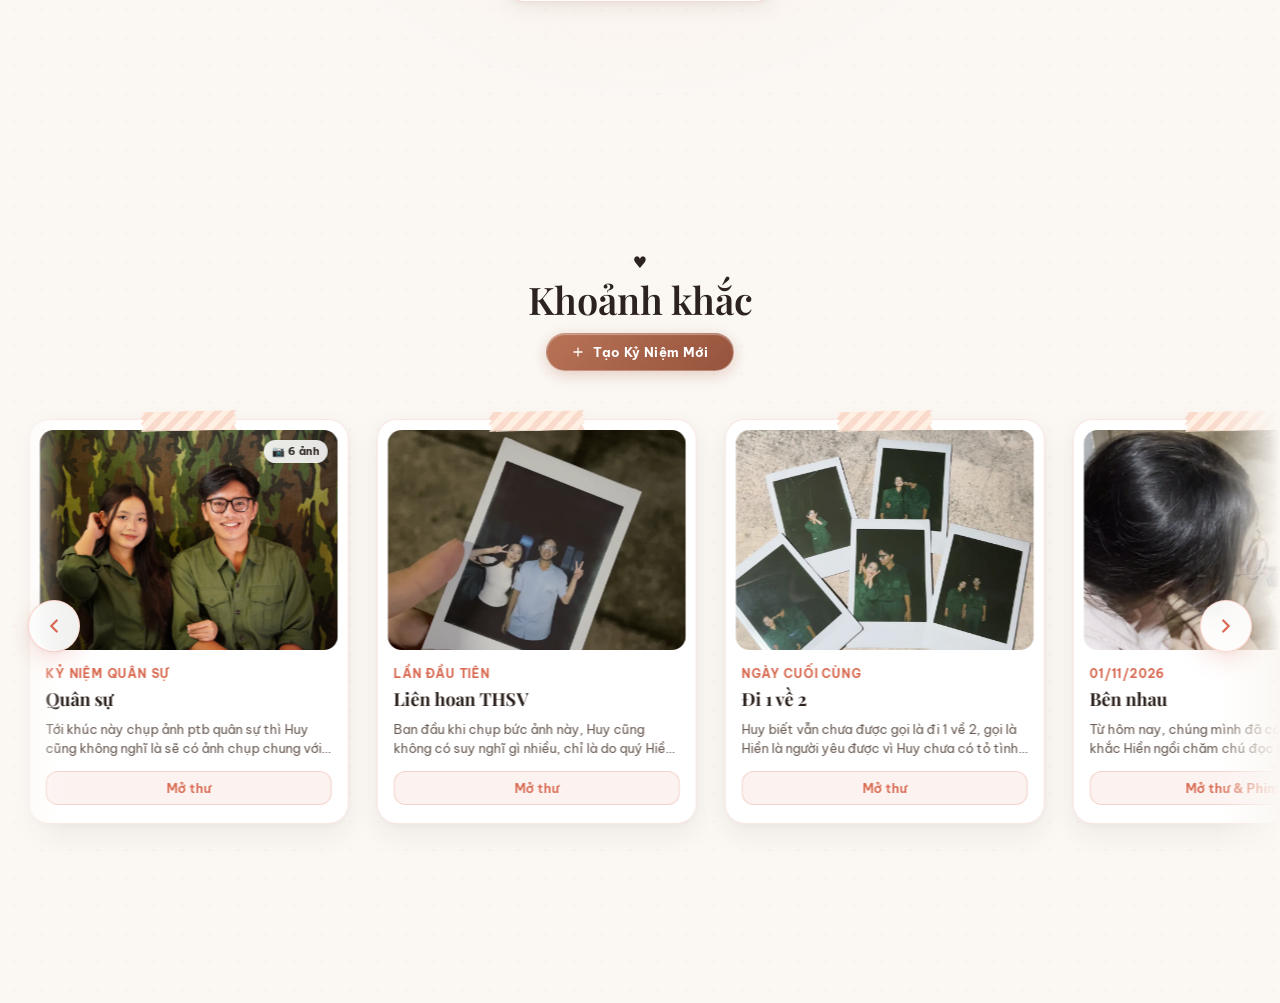
==== commit 221f5e71: "feat(theme): Remove theme switcher feature and unify entire website to Sunset theme; refine Create M" ====
--- a/index.html
+++ b/index.html
@@ -1,5 +1,5 @@
 <!DOCTYPE html>
-<html lang="vi">
+<html lang="vi" data-theme="sunset">
 <head>
     <meta charset="UTF-8">
     <meta name="viewport" content="width=device-width, initial-scale=1.0, maximum-scale=1.0, user-scalable=no, viewport-fit=cover">
@@ -19,14 +19,12 @@
     <link rel="preconnect" href="https://fonts.gstatic.com" crossorigin>
     <link href="https://fonts.googleapis.com/css2?family=Be+Vietnam+Pro:ital,wght@0,300;0,400;0,500;0,600;0,700;0,800;0,900;1,400;1,600;1,700&family=Dancing+Script:wght@600;700&family=Lora:ital,wght@0,400;0,500;0,600;0,700;1,400;1,600&family=Playfair+Display:ital,wght@0,600;0,700;0,800;1,600&family=Plus+Jakarta+Sans:ital,wght@0,400;0,500;0,600;0,700;0,800;1,400;1,600&display=swap" rel="stylesheet">
 
-    <link rel="stylesheet" href="css/style.css?v=20261106">
+    <link rel="stylesheet" href="css/style.css?v=20261108_sunset">
     <script>
         (function() {
             try {
-                var savedTheme = localStorage.getItem('couple_love_theme');
-                if (savedTheme) {
-                    document.documentElement.setAttribute('data-theme', savedTheme);
-                }
+                document.documentElement.setAttribute('data-theme', 'sunset');
+                localStorage.setItem('couple_love_theme', 'sunset');
             } catch(e) {}
         })();
     </script>
@@ -36,14 +34,6 @@
     <!-- THANH ĐIỀU HƯỚNG GÓC TRÊN TINH TẾ (FLOATING GLASS ISLAND) -->
     <nav class="top-nav-bar" aria-label="Điều hướng chính">
         <div class="top-nav-island">
-            <!-- Nút Cài đặt Theme -->
-            <button class="theme-setting-btn top-nav-theme-btn" id="themeSettingBtn" type="button" aria-label="Đổi giao diện màu sắc" title="Cài đặt giao diện màu sắc">
-                <svg class="top-nav-svg" viewBox="0 0 24 24" width="16" height="16" fill="none" stroke="currentColor" stroke-width="2" stroke-linecap="round" stroke-linejoin="round" aria-hidden="true">
-                    <circle cx="12" cy="12" r="3"></circle>
-                    <path d="M19.4 15a1.65 1.65 0 0 0 .33 1.82l.06.06a2 2 0 0 1 0 2.83 2 2 0 0 1-2.83 0l-.06-.06a1.65 1.65 0 0 0-1.82-.33 1.65 1.65 0 0 0-1 1.51V21a2 2 0 0 1-2 2 2 2 0 0 1-2-2v-.09A1.65 1.65 0 0 0 9 19.4a1.65 1.65 0 0 0-1.82.33l-.06.06a2 2 0 0 1-2.83 0 2 2 0 0 1 0-2.83l.06-.06a1.65 1.65 0 0 0 .33-1.82 1.65 1.65 0 0 0-1.51-1H3a2 2 0 0 1-2-2 2 2 0 0 1 2-2h.09A1.65 1.65 0 0 0 4.6 9a1.65 1.65 0 0 0-.33-1.82l-.06-.06a2 2 0 0 1 0-2.83 2 2 0 0 1 2.83 0l.06.06a1.65 1.65 0 0 0 1.82.33H9a1.65 1.65 0 0 0 1-1.51V3a2 2 0 0 1 2-2 2 2 0 0 1 2 2v.09a1.65 1.65 0 0 0 1 1.51 1.65 1.65 0 0 0 1.82-.33l.06-.06a2 2 0 0 1 2.83 0 2 2 0 0 1 0 2.83l-.06.06a1.65 1.65 0 0 0-.33 1.82V9a1.65 1.65 0 0 0 1.51 1H21a2 2 0 0 1 2 2 2 2 0 0 1-2 2h-.09a1.65 1.65 0 0 0-1.51 1z"></path>
-                </svg>
-            </button>
-
             <!-- Nút Cây Bút Chỉnh Sửa Thư Kỷ Niệm (Theo Yêu Cầu Của Bạn) -->
             <button class="theme-setting-btn top-nav-edit-btn" id="btnEditMemoriesNav" type="button" aria-label="Chỉnh sửa thư kỷ niệm" title="Chỉnh sửa thư &amp; kỷ niệm">
                 <svg class="top-nav-svg" viewBox="0 0 24 24" width="15" height="15" fill="none" stroke="currentColor" stroke-width="2" stroke-linecap="round" stroke-linejoin="round" aria-hidden="true">
@@ -448,92 +438,6 @@
     </div>
 
     
-    <!-- MODAL ĐỔI THEME GIAO DIỆN (CURATED PALETTE STUDIO) -->
-    <div class="theme-modal-overlay" id="themeModalOverlay" aria-hidden="true">
-        <div class="theme-modal-card theme-modal-box">
-            <!-- Nút đóng x ở góc trên bên phải -->
-            <button class="theme-modal-close-btn theme-modal-close" id="themeModalCloseBtn" type="button" aria-label="Đóng bảng màu">✕</button>
-
-            <div class="theme-modal-header">
-                <h3 class="theme-modal-title">Tông Màu Kỷ Niệm</h3>
-                <p class="theme-modal-sub">Chọn gam màu bạn và Hiền yêu thích nhất</p>
-            </div>
-
-            <!-- Lưới 6 theme tinh tuyển, cân đối, dễ nhìn -->
-            <div class="theme-options-grid" id="themeOptionsGrid">
-                <!-- Theme 1: Hoàng Hôn (Mặc định) -->
-                <button class="theme-card-option" type="button" data-theme="sunset">
-                    <div class="theme-swatch-pill theme-swatch-sunset"></div>
-                    <div class="theme-card-info">
-                        <span class="theme-card-name">Hoàng Hôn</span>
-                        <span class="theme-card-desc">Mặc định • Cam ấm áp</span>
-                    </div>
-                    <span class="theme-active-check" aria-hidden="true">✓</span>
-                </button>
-
-                <!-- Theme 2: Vườn Hoa -->
-                <button class="theme-card-option" type="button" data-theme="vintage-rose">
-                    <div class="theme-swatch-pill theme-swatch-vintage-rose"></div>
-                    <div class="theme-card-info">
-                        <span class="theme-card-name">Vườn Hoa</span>
-                        <span class="theme-card-desc">Hồng phấn dịu ngọt</span>
-                    </div>
-                    <span class="theme-active-check" aria-hidden="true">✓</span>
-                </button>
-
-                <!-- Theme 3: Đêm Sao -->
-                <button class="theme-card-option" type="button" data-theme="midnight">
-                    <div class="theme-swatch-pill theme-swatch-midnight"></div>
-                    <div class="theme-card-info">
-                        <span class="theme-card-name">Đêm Sao</span>
-                        <span class="theme-card-desc">Xanh thẫm huyền bí</span>
-                    </div>
-                    <span class="theme-active-check" aria-hidden="true">✓</span>
-                </button>
-
-                <!-- Theme 4: Cà Phê -->
-                <button class="theme-card-option" type="button" data-theme="mocha">
-                    <div class="theme-swatch-pill theme-swatch-mocha"></div>
-                    <div class="theme-card-info">
-                        <span class="theme-card-name">Cà Phê</span>
-                        <span class="theme-card-desc">Nâu gỗ hoài niệm</span>
-                    </div>
-                    <span class="theme-active-check" aria-hidden="true">✓</span>
-                </button>
-
-                <!-- Theme 5: Khu Vườn -->
-                <button class="theme-card-option" type="button" data-theme="secret-garden">
-                    <div class="theme-swatch-pill theme-swatch-secret-garden"></div>
-                    <div class="theme-card-info">
-                        <span class="theme-card-name">Khu Vườn</span>
-                        <span class="theme-card-desc">Xanh ngọc yên bình</span>
-                    </div>
-                    <span class="theme-active-check" aria-hidden="true">✓</span>
-                </button>
-
-                <!-- Theme 6: Rượu Vang -->
-                <button class="theme-card-option" type="button" data-theme="bordeaux">
-                    <div class="theme-swatch-pill theme-swatch-bordeaux"></div>
-                    <div class="theme-card-info">
-                        <span class="theme-card-name">Rượu Vang</span>
-                        <span class="theme-card-desc">Đỏ thẫm nồng nàn</span>
-                    </div>
-                    <span class="theme-active-check" aria-hidden="true">✓</span>
-                </button>
-            </div>
-
-            <div class="theme-modal-custom-action">
-                <button class="theme-edit-letter-shortcut" id="btnOpenLetterEditorFromModal" type="button">
-                    <svg width="15" height="15" viewBox="0 0 24 24" fill="none" stroke="currentColor" stroke-width="2" stroke-linecap="round" stroke-linejoin="round" aria-hidden="true"><path d="M12 20h9"></path><path d="M16.5 3.5a2.121 2.121 0 0 1 3 3L7 19l-4 1 1-4L16.5 3.5z"></path></svg>
-                    <span>Chỉnh sửa các bức thư kỷ niệm</span>
-                </button>
-            </div>
-
-            <div class="theme-modal-footer">
-                <button class="theme-apply-btn" id="themeApplyBtn" type="button">Áp Dụng Giao Diện</button>
-            </div>
-        </div>
-    </div>
     </div>
     </div>
 
@@ -613,7 +517,7 @@
         </div>
     </div>
 
-    <script src="js/script.js?v=20261106"></script>
+    <script src="js/script.js?v=20261108_sunset"></script>
 
     <!-- ========================================================
          MODAL 1: XÁC NHẬN & CHỈNH SỬA THÔNG TIN BÀI HÁT TỰ TẢI
@@ -658,58 +562,29 @@
          ======================================================== -->
     <div class="memory-create-modal-overlay" id="modalCreateMemory" aria-hidden="true">
         <div class="memory-create-card">
+            <!-- Nút đóng x ở góc trên bên phải -->
+            <button type="button" class="mem-modal-close-corner" id="btnCloseCreateMemoryCorner" aria-label="Đóng">✕</button>
+
             <div class="mem-modal-header">
                 <span class="mem-modal-badge">Khoảnh khắc tình yêu</span>
                 <h3 class="mem-modal-title">Tạo Kỷ Niệm Mới Cùng Nhau</h3>
-                <p class="mem-modal-desc">Lưu giữ từng khoảnh khắc đáng nhớ, chọn theme thư sẵn có và gửi gắm những lời yêu thương.</p>
+                <p class="mem-modal-desc">Lưu giữ từng khoảnh khắc đáng nhớ và gửi gắm những lời yêu thương đến người thương.</p>
             </div>
             <form id="formCreateMemory" class="mem-create-form">
                 <div class="mem-form-row">
                     <div class="mem-field-col flex-2">
-                        <label class="mem-label">Tên kỷ niệm (*):</label>
+                        <label class="mem-label" for="newMemTitle">Tên kỷ niệm (*):</label>
                         <input type="text" id="newMemTitle" class="mem-input" placeholder="VD: Lần đầu hẹn hò, Kỷ niệm 1 năm..." required>
                     </div>
                     <div class="mem-field-col flex-1">
-                        <label class="mem-label">Ngày kỷ niệm (*):</label>
+                        <label class="mem-label" for="newMemDate">Ngày kỷ niệm (*):</label>
                         <input type="date" id="newMemDate" class="mem-input" required>
                     </div>
                 </div>
                 <div class="mem-form-row">
-                    <div class="mem-field-col">
-                        <label class="mem-label">Địa điểm / Cột mốc:</label>
-                        <input type="text" id="newMemLocation" class="mem-input" placeholder="VD: Quán cà phê nhỏ, Hà Nội...">
-                    </div>
-                </div>
-
-                <!-- CHỌN THEME THƯ CÓ SẴN -->
-                <div class="mem-theme-picker-section">
-                    <label class="mem-label">Chọn Theme Thư Tay:</label>
-                    <div class="mem-theme-options-grid" id="memThemeOptionsGrid">
-                        <label class="theme-opt-card active" data-theme="kraft">
-                            <input type="radio" name="letterTheme" value="kraft" checked>
-                            <span class="theme-preview-box theme-kraft"></span>
-                            <span class="theme-name">Giấy Kraft Cổ Điển</span>
-                        </label>
-                        <label class="theme-opt-card" data-theme="autumn">
-                            <input type="radio" name="letterTheme" value="autumn">
-                            <span class="theme-preview-box theme-autumn"></span>
-                            <span class="theme-name">Hoàng Hôn Mùa Thu</span>
-                        </label>
-                        <label class="theme-opt-card" data-theme="starlight">
-                            <input type="radio" name="letterTheme" value="starlight">
-                            <span class="theme-preview-box theme-starlight"></span>
-                            <span class="theme-name">Ánh Sao Đêm Lung Linh</span>
-                        </label>
-                        <label class="theme-opt-card" data-theme="postcard">
-                            <input type="radio" name="letterTheme" value="postcard">
-                            <span class="theme-preview-box theme-postcard"></span>
-                            <span class="theme-name">Bưu Thiếp Du Ký</span>
-                        </label>
-                        <label class="theme-opt-card" data-theme="military">
-                            <input type="radio" name="letterTheme" value="military">
-                            <span class="theme-preview-box theme-military"></span>
-                            <span class="theme-name">Kỷ Niệm Quân Sự</span>
-                        </label>
+                    <div class="mem-field-col flex-full">
+                        <label class="mem-label" for="newMemLocation">Địa điểm / Cột mốc:</label>
+                        <input type="text" id="newMemLocation" class="mem-input" placeholder="VD: Quán cà phê nhỏ, Hà Nội, Cầu Rồng...">
                     </div>
                 </div>
 
@@ -743,7 +618,7 @@
                 <!-- ĐIỀU CẦN GỬI GẮM (NỘI DUNG THƯ TAY) -->
                 <div class="mem-form-group">
                     <label class="mem-label">Điều cần gửi gắm (Nội dung bức thư tình cảm):</label>
-                    <textarea id="newMemStory" class="mem-textarea" rows="4" placeholder="Viết những cảm xúc, lời nhắn nhủ yêu thương gửi đến người ấy..." required></textarea>
+                    <textarea id="newMemStory" class="mem-textarea" rows="3" placeholder="Viết những cảm xúc, lời nhắn nhủ yêu thương gửi đến người ấy..." required></textarea>
                 </div>
 
                 <div class="mem-modal-actions">
--- a/css/style.css
+++ b/css/style.css
@@ -6269,3 +6269,233 @@
     -moz-osx-font-smoothing: grayscale;
     text-rendering: optimizeLegibility;
 }
+
+/* ========================================================
+   KHÓA THEME HOÀNG HÔN TOÀN BỘ & TÙY CHỈNH MODAL TẠO KỶ NIỆM
+   - Ẩn toàn bộ nút đổi theme và bảng theme
+   - Tối ưu modal tạo kỷ niệm: không thanh cuộn xám, bố cục hài hòa
+   - Thống nhất toàn bộ thư tay dùng phong cách Hoàng Hôn Mùa Thu
+   ======================================================== */
+
+.theme-setting-btn.top-nav-theme-btn,
+.theme-modal-overlay,
+.theme-tool-btn {
+    display: none !important;
+}
+
+.memory-create-modal-overlay {
+    position: fixed !important;
+    inset: 0 !important;
+    background: rgba(45, 26, 18, 0.5) !important;
+    backdrop-filter: blur(8px) !important;
+    display: flex !important;
+    align-items: center !important;
+    justify-content: center !important;
+    padding: 16px !important;
+    z-index: 2100 !important;
+}
+
+.memory-create-card {
+    width: 100% !important;
+    max-width: 540px !important;
+    max-height: 88vh !important;
+    overflow-y: auto !important;
+    background: #ffffff !important;
+    border-radius: 24px !important;
+    padding: 24px 26px !important;
+    border: 1.5px solid rgba(184, 115, 87, 0.22) !important;
+    box-shadow: 0 20px 50px rgba(45, 26, 18, 0.2) !important;
+    animation: modalScaleIn 0.25s cubic-bezier(0.34, 1.56, 0.64, 1) !important;
+    position: relative !important;
+    box-sizing: border-box !important;
+    scrollbar-width: thin !important;
+    scrollbar-color: rgba(184, 115, 87, 0.25) transparent !important;
+}
+
+.memory-create-card::-webkit-scrollbar {
+    width: 4px !important;
+}
+
+.memory-create-card::-webkit-scrollbar-thumb {
+    background: rgba(184, 115, 87, 0.25) !important;
+    border-radius: 999px !important;
+}
+
+.memory-create-card::-webkit-scrollbar-track {
+    background: transparent !important;
+}
+
+.mem-modal-close-corner {
+    position: absolute !important;
+    top: 16px !important;
+    right: 18px !important;
+    width: 32px !important;
+    height: 32px !important;
+    border-radius: 50% !important;
+    background: rgba(0, 0, 0, 0.05) !important;
+    border: none !important;
+    font-size: 14px !important;
+    color: #57534e !important;
+    cursor: pointer !important;
+    display: flex !important;
+    align-items: center !important;
+    justify-content: center !important;
+    transition: all 0.2s ease !important;
+}
+
+.mem-modal-close-corner:hover {
+    background: rgba(0, 0, 0, 0.1) !important;
+    color: #1c1917 !important;
+    transform: rotate(90deg) !important;
+}
+
+.mem-modal-header {
+    text-align: center !important;
+    margin-bottom: 16px !important;
+    padding-right: 28px !important;
+    padding-left: 28px !important;
+}
+
+.mem-modal-badge {
+    display: inline-block !important;
+    padding: 3px 12px !important;
+    border-radius: 999px !important;
+    background: #fff7ed !important;
+    color: #b87357 !important;
+    font-size: 10.5px !important;
+    font-weight: 800 !important;
+    letter-spacing: 0.8px !important;
+    text-transform: uppercase !important;
+    margin-bottom: 4px !important;
+}
+
+.mem-modal-title {
+    font-size: 21px !important;
+    font-weight: 800 !important;
+    color: #292524 !important;
+    margin: 0 0 4px !important;
+    font-family: 'Lora', 'Playfair Display', serif !important;
+}
+
+.mem-modal-desc {
+    font-size: 12.5px !important;
+    color: #78716c !important;
+    line-height: 1.45 !important;
+    margin: 0 !important;
+}
+
+.mem-form-row {
+    display: flex !important;
+    gap: 12px !important;
+}
+
+.mem-field-col {
+    display: flex !important;
+    flex-direction: column !important;
+    gap: 4px !important;
+}
+
+.mem-field-col.flex-1 { flex: 1 !important; }
+.mem-field-col.flex-2 { flex: 2 !important; }
+.mem-field-col.flex-full { flex: 1 1 100% !important; width: 100% !important; }
+
+.mem-label {
+    font-size: 11.5px !important;
+    font-weight: 800 !important;
+    color: #44403c !important;
+    margin-bottom: 2px !important;
+}
+
+.mem-input,
+.mem-textarea {
+    width: 100% !important;
+    padding: 9px 13px !important;
+    border-radius: 12px !important;
+    border: 1.5px solid rgba(0, 0, 0, 0.1) !important;
+    background: #fdfbf7 !important;
+    font-size: 13px !important;
+    color: #292524 !important;
+    font-family: inherit !important;
+    box-sizing: border-box !important;
+    transition: all 0.2s ease !important;
+}
+
+.mem-input:focus,
+.mem-textarea:focus {
+    outline: none !important;
+    background: #ffffff !important;
+    border-color: #b87357 !important;
+    box-shadow: 0 0 0 3px rgba(184, 115, 87, 0.15) !important;
+}
+
+.mem-upload-section {
+    display: flex !important;
+    flex-direction: column !important;
+    gap: 4px !important;
+}
+
+.mem-dropzone {
+    background: #fdfbf7 !important;
+    border: 1.5px dashed rgba(184, 115, 87, 0.35) !important;
+    border-radius: 14px !important;
+    padding: 10px !important;
+    text-align: center !important;
+}
+
+.btn-browse-media {
+    display: inline-flex !important;
+    align-items: center !important;
+    gap: 6px !important;
+    padding: 7px 16px !important;
+    border-radius: 999px !important;
+    background: #ffffff !important;
+    border: 1.5px solid #b87357 !important;
+    color: #b87357 !important;
+    font-size: 11.5px !important;
+    font-weight: 700 !important;
+    cursor: pointer !important;
+    transition: all 0.2s ease !important;
+}
+
+.btn-browse-media:hover {
+    background: #b87357 !important;
+    color: #ffffff !important;
+}
+
+.btn-browse-media.secondary {
+    border-color: #78716c !important;
+    color: #57534e !important;
+    padding: 7px 14px !important;
+}
+
+.btn-browse-media.secondary:hover {
+    background: #78716c !important;
+    color: #ffffff !important;
+}
+
+/* THỐNG NHẤT TOÀN BỘ THƯ TAY SANG THEME HOÀNG HÔN */
+.letter-modal-card,
+.letter-modal-card.theme-autumn,
+.letter-modal-card.theme-kraft,
+.letter-modal-card.theme-starlight,
+.letter-modal-card.theme-postcard,
+.letter-modal-card.theme-military {
+    background: linear-gradient(145deg, #fffcf9 0%, #fff6f0 55%, #feeddf 100%) !important;
+    border: 1.5px solid rgba(217, 107, 82, 0.3) !important;
+    box-shadow: 0 25px 60px rgba(184, 115, 87, 0.22) !important;
+    color: #2d231e !important;
+}
+
+.letter-modal-card .letter-modal-title {
+    color: #b45d43 !important;
+    font-family: 'Lora', 'Playfair Display', serif !important;
+}
+
+.letter-modal-card .letter-modal-meta {
+    color: #8c7e75 !important;
+}
+
+.letter-modal-card .letter-modal-text {
+    color: #382e28 !important;
+    line-height: 1.8 !important;
+}
